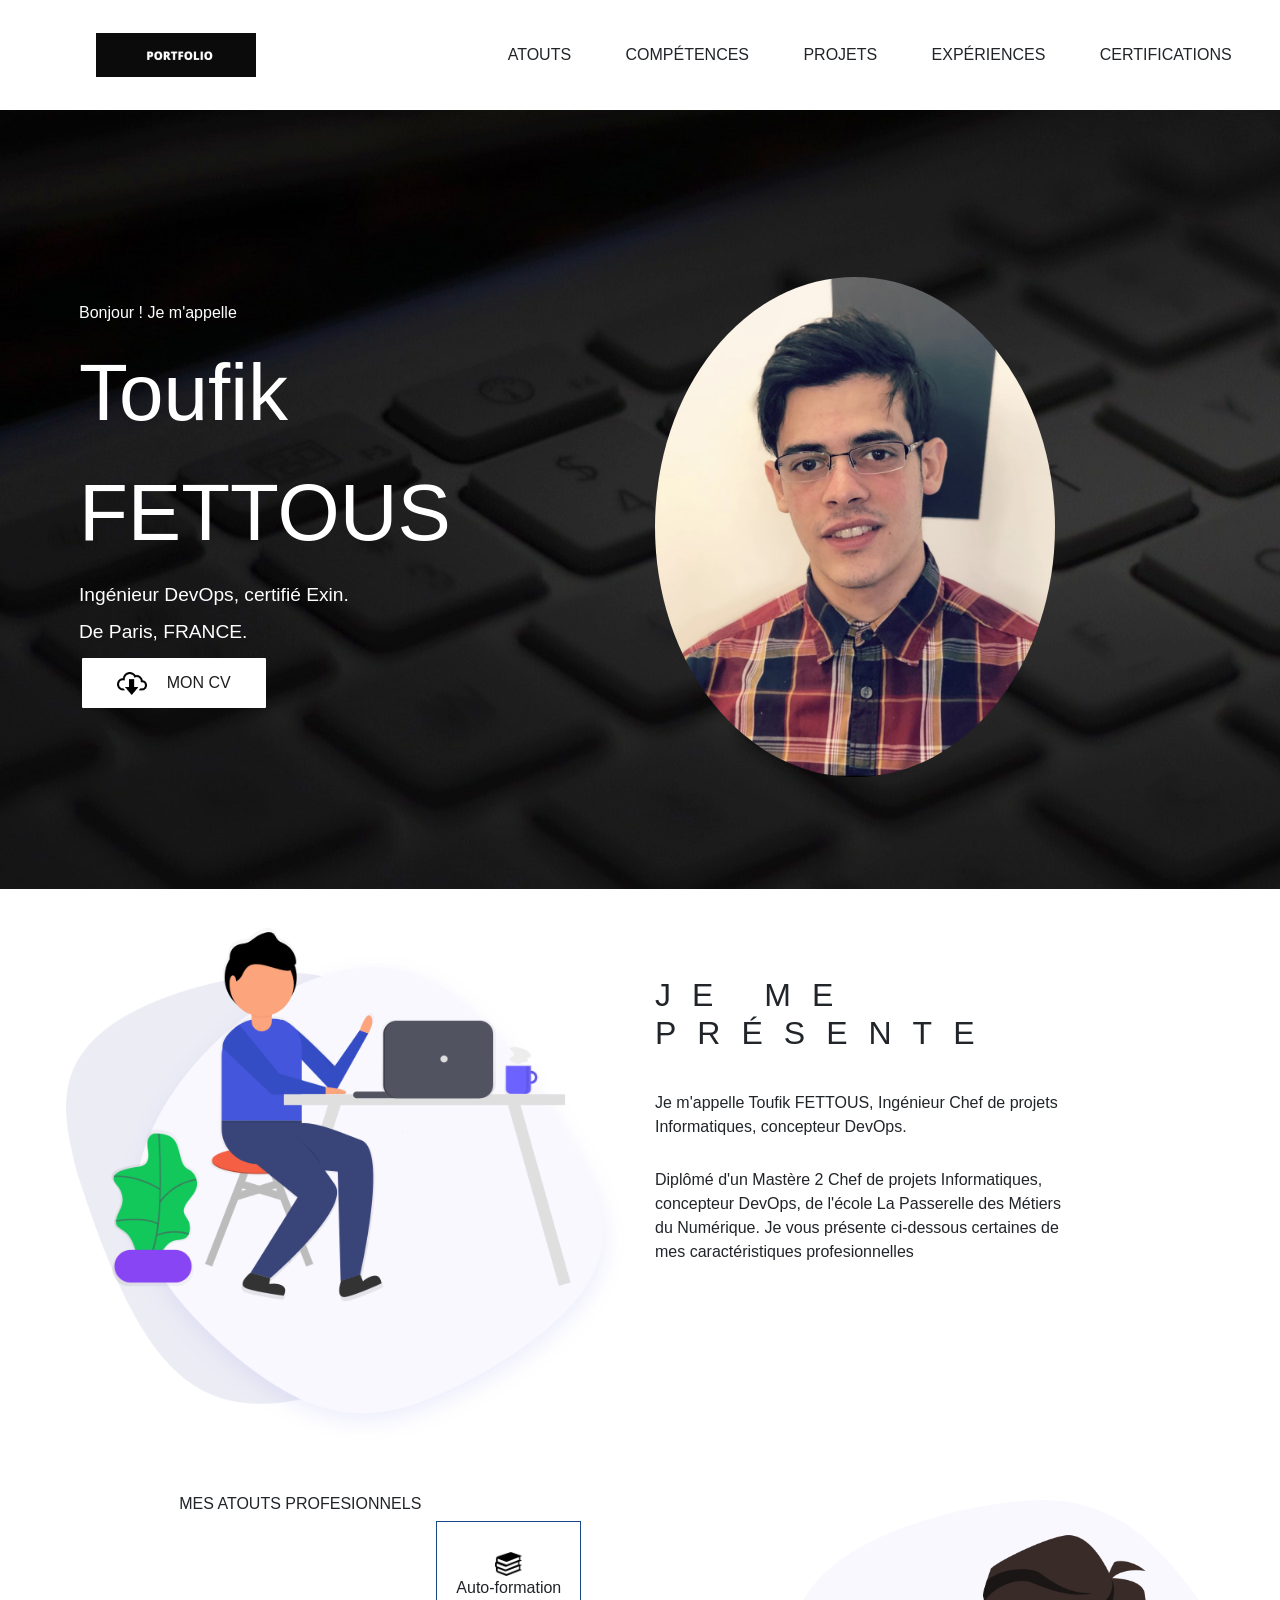
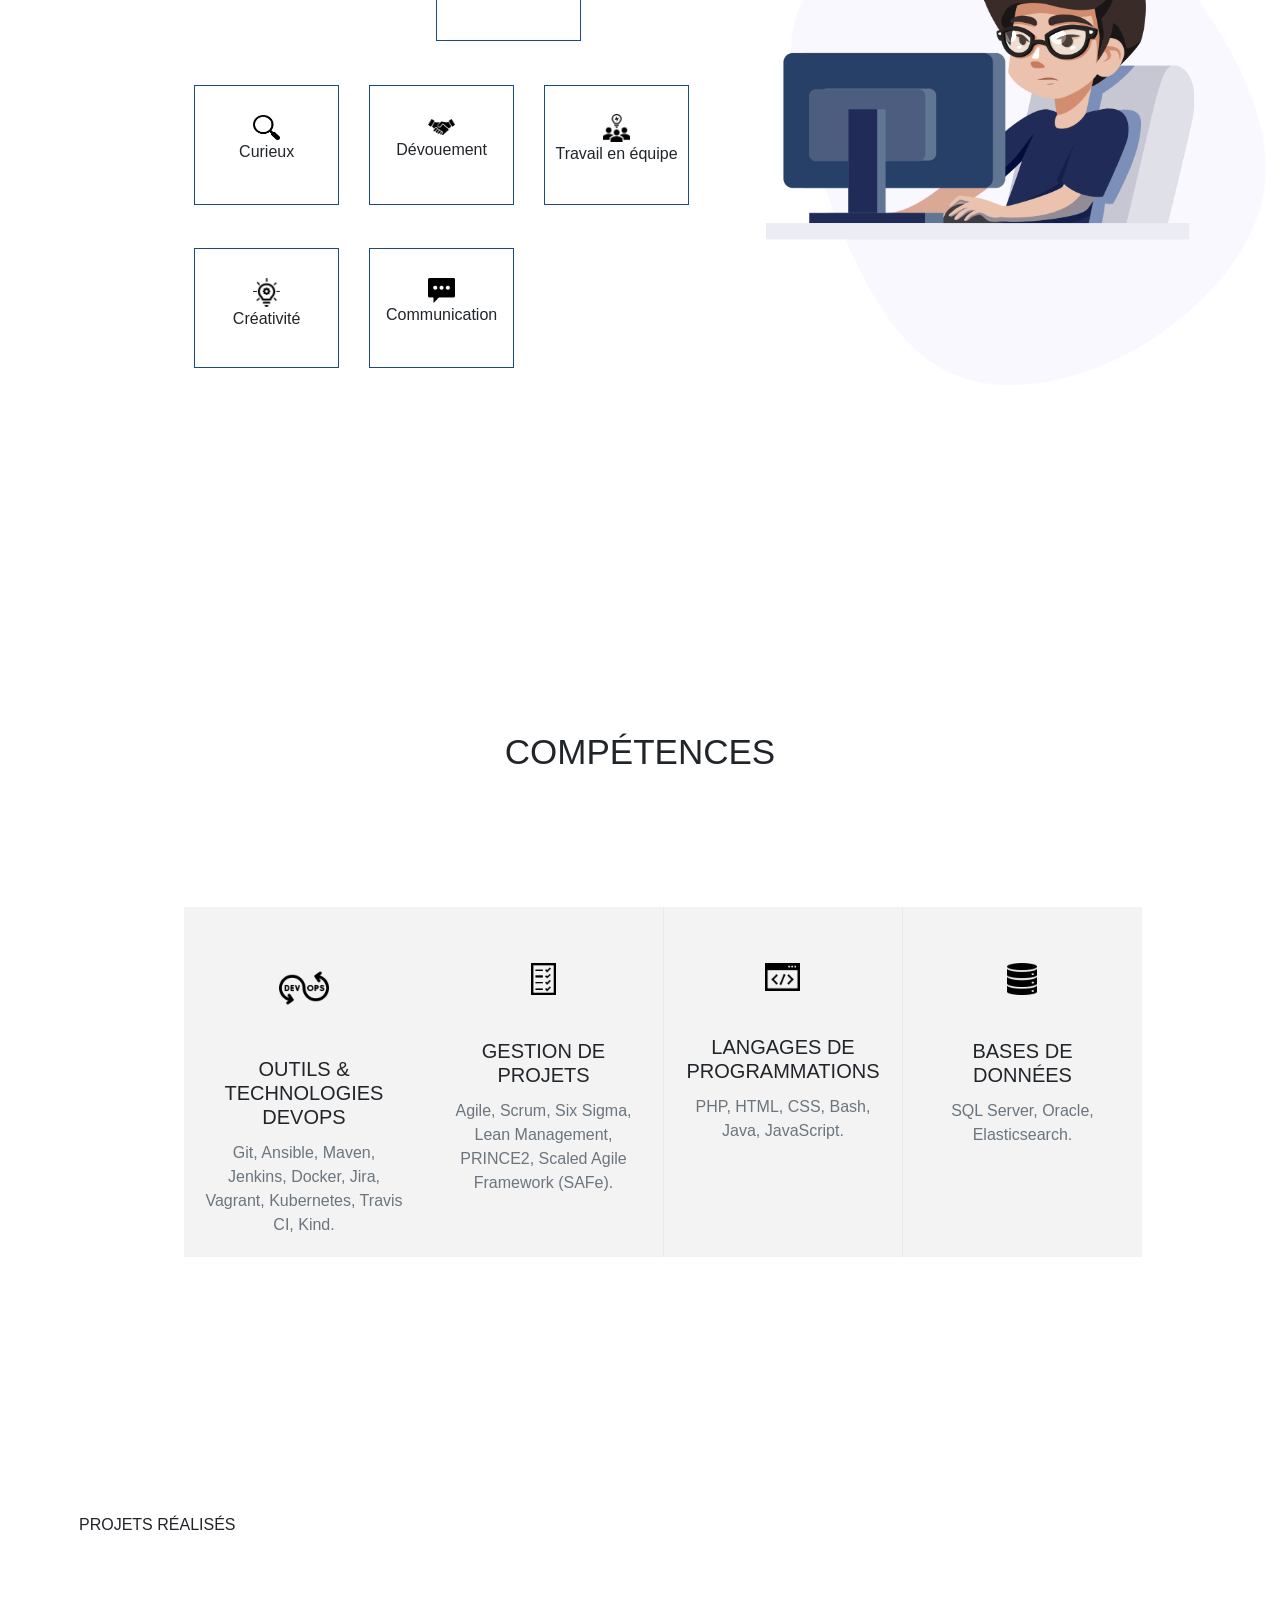
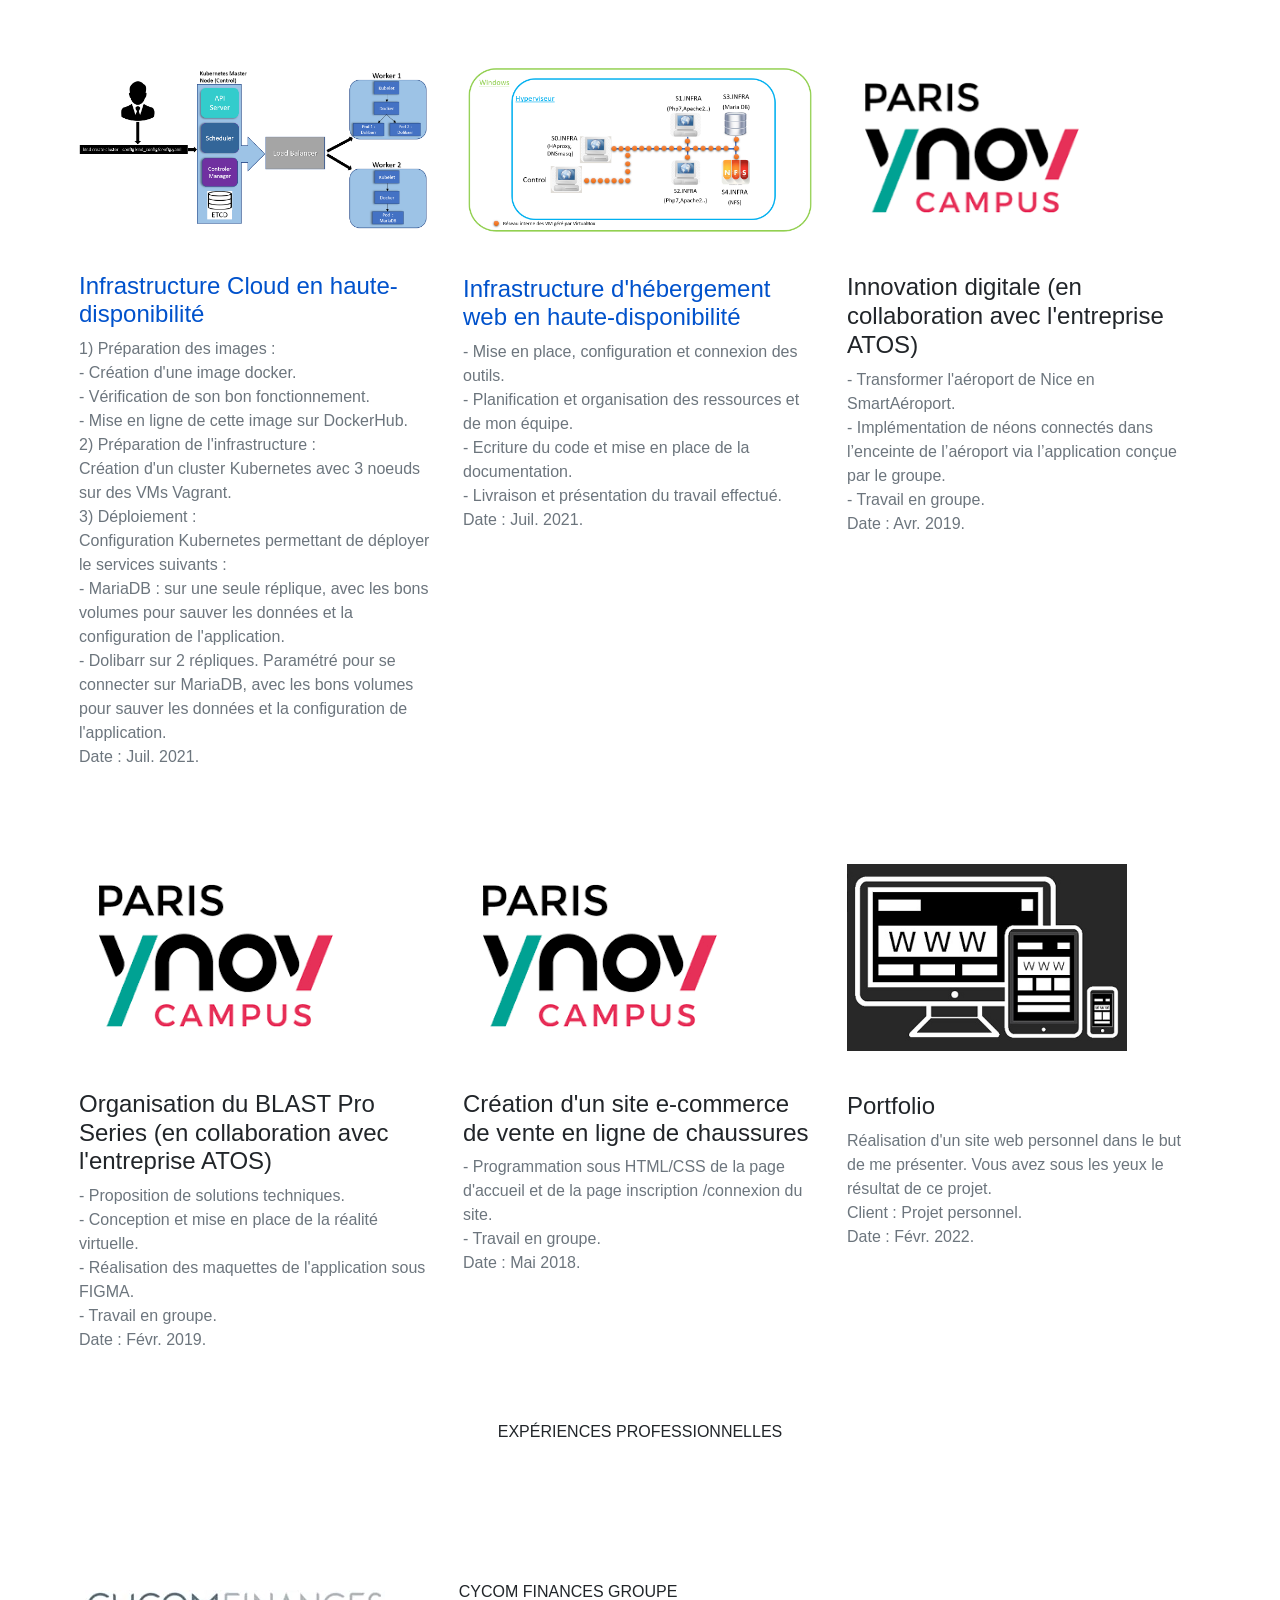
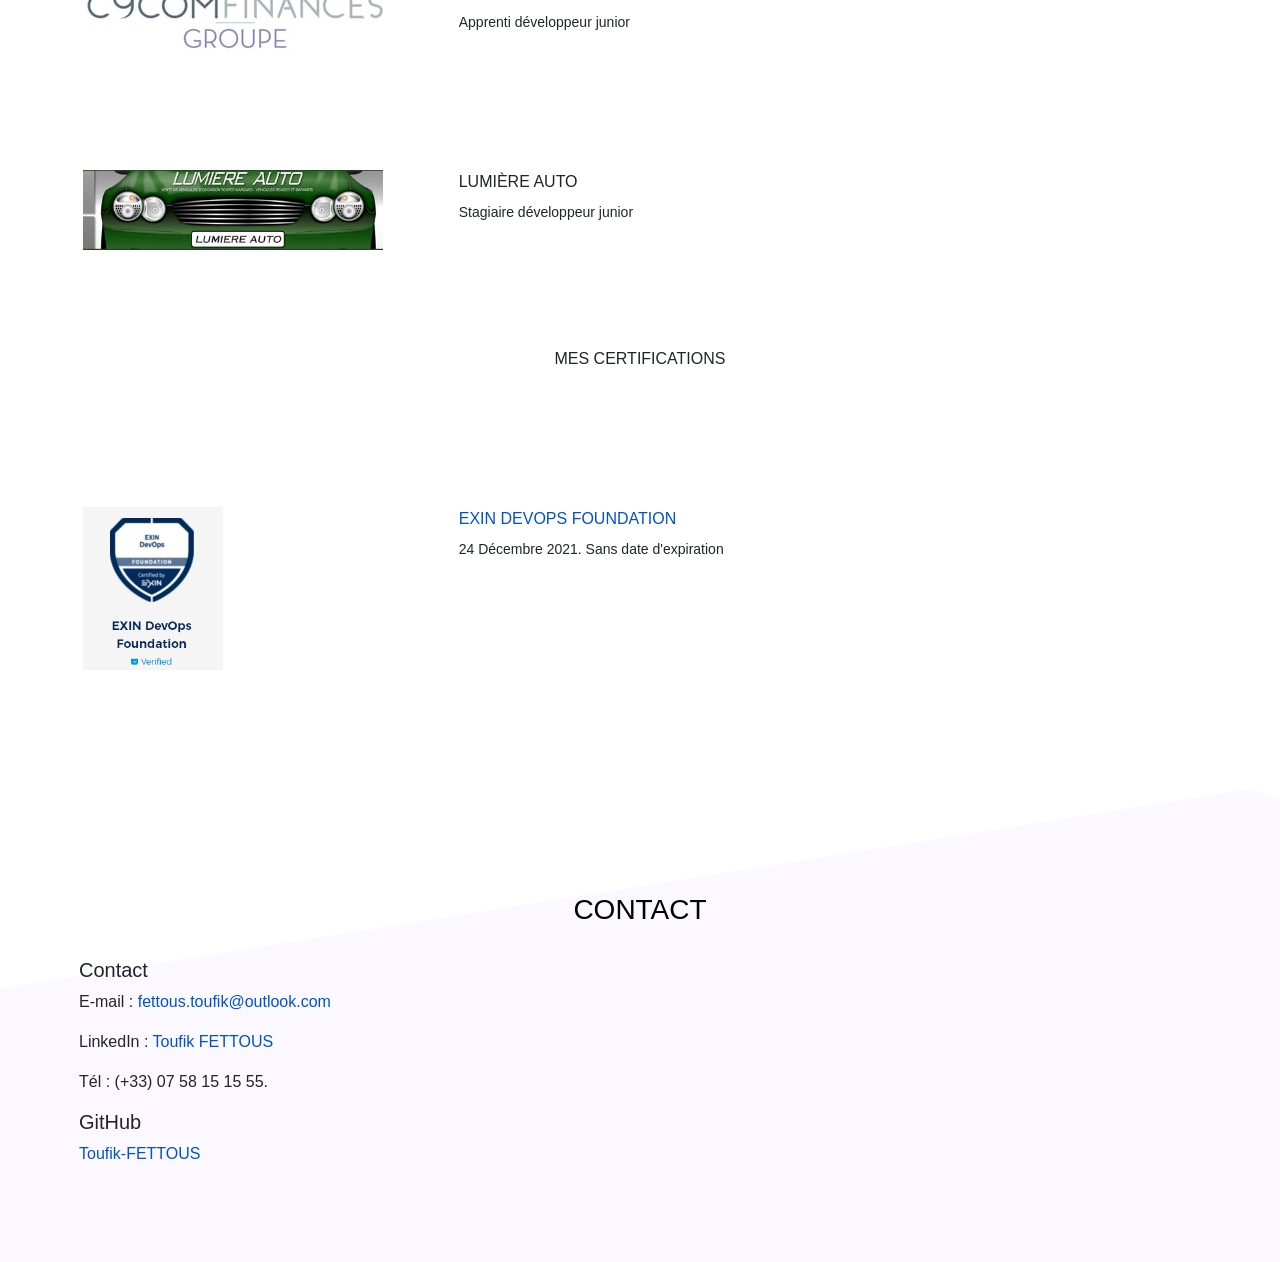
==== Index.html @ 170a0c1f "first commit" ====
<!DOCTYPE html>
<html lang="fr">

<head>
    <meta charset="UTF-8">
    <meta name="viewport" content="width=device-width, initial-scale=1.0">
    <meta http-equiv="X-UA-Compatible" content="ie=edge">
    <title>Toufik-FETTOUS Portfolio</title>


    <!--  Bootstrap css file  -->
    <link rel="stylesheet" href="./css/bootstrap.min.css">

    <!--  font awesome icons  -->
    <link rel="stylesheet" href="./css/all.min.css">


    <!--  Magnific Popup css file  -->
   <link rel="stylesheet" href="./vendor/Magnific-Popup/dist/magnific-popup.css"> 


    <!--  Owl-carousel css file  -->
    <link rel="stylesheet" href="./vendor/owl-carousel/css/owl.carousel.min.css">
    <link rel="stylesheet" href="./vendor/owl-carousel/css/owl.theme.default.min.css">

    <!--  custom css file  -->
    <link rel="stylesheet" href="./css/style.css">

    <!--  Responsive css file  -->
    <link rel="stylesheet" href="./css/responsive.css">
    <link rel="icon" type="images/png" sizes="16x16" width="500" height="500" href="img/banner/Logoinitial.jpeg">

</head>

<body>


    <!--  ======================= Start Header Area ============================== -->

    <header class="header_area">
        <div class="main-menu">
            <nav class="navbar navbar-expand-lg navbar-light">
                <a class="navbar-brand" href="#"><img src="./img/banner/portfoliologohaut.png" width="160" alt="logo"></a>
                <button class="navbar-toggler" type="button" data-toggle="collapse" data-target="#navbarNav"
                    aria-controls="navbarNav" aria-expanded="false" aria-label="Toggle navigation">
                    <span class="navbar-toggler-icon"></span>
                </button>
                <div class="collapse navbar-collapse" id="navbarNav">
                    <div class="mr-auto"></div>
                    <ul class="navbar-nav">
                        <li class="nav-item active">
                            <a class="nav-link" href="#">Présentation<span class="sr-only">(current)</span></a>
                        </li>
                        <li class="nav-item">
                            <a class="nav-link" href="#atouts">Atouts</a>
                        </li>
                       <!-- <li class="nav-item"> 
                            <a class="nav-link" href="#">Moi</a>
                        </li> -->
                        <li class="nav-item">
                            <a class="nav-link" href="#competence">Compétences</a>
                        </li>
                        <li class="nav-item">
                            <a class="nav-link" href="#projet">Projets</a>
                        </li>
                        <li class="nav-item">
                            <a class="nav-link" href="#experience">Expériences</a>
                        </li>
                      <!--  <li class="nav-item">
                            <a class="nav-link" href="#">Formation</a>
                        </li> -->
                        <li class="nav-item">
                            <a class="nav-link" href="#certif">Certifications</a>
                        </li>
                        <li class="nav-item">
                            <a class="nav-link" href="#contact">contact</a>
                        </li>


                    </ul>
                </div>
            </nav>
        </div>
    </header>

    <!--  ======================= End Header Area ============================== -->

    <!--  ======================= Start Main Area ================================ -->
    <main class="site-main">


        <!--  ======================= Start Banner Area =======================  -->
        <section class="site-banner">
            <div class="container">
                <div class="row">
                    <div class="col-lg-6 col-md-12 site-title">
                        <h3 class="title-text">Bonjour ! Je m'appelle</h3>
                        <h1 class="title-text">Toufik FETTOUS</h1>
                        <h4 class="title-text">Ingénieur DevOps, certifié Exin.</h4>
                        <h4 class="title-text">De Paris, FRANCE.</h4>
                        <div class="boutons">
                           <div class="LienCV">
                            <!--    <button type="button" class="btn button primary-button mr-4 text-uppercase">hire 
                                    me</button> -->
                                    	
                                    
                                    <span type="button" class="btn button secondary-button text-uppercase"><img src="img/banner/CV.png" width="30" style="margin-right: 15px;"><a style="text-decoration:none; color: rgb(31, 31, 31);" href="img/banner/CV.pdf" target="_blank"> Mon CV</a></span>   
                            <!--    <button type="button" class="btn button secondary-button text-uppercase"><img src="img/banner/CV.png" width="20" style="margin-right: 15px;"><a style="text-decoration:none; color: white;" href="img/banner/CV.pdf" target="_blank"></a>Mon cv</button>-->
                            </div>
                        </div>
                    </div>
                    <div class="col-lg-6 col-md-12 banner-image">
                        <img src="./img/banner/profilepro.jpeg" alt="banner-img" class="img-fluid">
                    </div>
                </div>
            </div>
        </section>
        <!--  ======================= End Banner Area =======================  -->

        <!--  ========================= About Area ==========================  -->

        <section class="about-area">
            <div class="container-fluid">
                <div class="row">
                    <div class="col-lg-6 col-md-12">
                        <div class="about-image">
                            <img src="./img/about-us.png" alt="About us" class="img-fluid">
                        </div>
                    </div>
                    <div class="col-lg-6 col-md-12 about-title">
                        <h2 class="text-uppercase pt-5">
                            <span>Je me</span>
                            <span>présente</span>
                            <span></span>
                        </h2>
                        <div class="paragraph py-4 w-75">
                            <p class="para">
                                Je m'appelle Toufik FETTOUS, Ingénieur Chef de projets Informatiques, concepteur DevOps.
                            </p>
                            <p class="para" id="atouts">
                                Diplômé d'un Mastère 2 Chef de projets Informatiques, concepteur DevOps, de l'école La Passerelle des Métiers du Numérique. Je vous présente ci-dessous certaines de mes caractéristiques profesionnelles
                            </p>
                        </div>
                       <!-- <button type="button" class="btn button primary-button text-uppercase">Mon CV</button> -->
                    </div>
                </div>
            </div>
        </section>

        <!--  ========================= End About Area ==========================  -->

        <!--  ======================== Brand Area ==============================  -->

        <section class="brand-area">
            <div class="container-fluid">
                <div class="row">
                    <div class="col-xl-6 col-lg-12 col-md-12">
                        <div class="first-row row">
                            <h1 class="text-uppercase title-text">Mes atouts profesionnels</h1>
<!--                            <p class="text-uppercase title-text">
                                Mes caractéristiques profesionnelles
                            </p>-->

                            <div class="col-lg-4 col-md-6 col-sm-6">
                                <div class="single-brand"> 
                                    <img src="./img/brands/autoformation.png" width="0" alt="Brand-1 "> 
                                    <p>Auto-formation</p>
                                </div>
                            </div>
                            <div class="col-lg-4 col-md-6 col-sm-6">
                                <div class="single-brand">  
                                  <img src="./img/brands/curieux.png" alt="Brand-2 ">
                                  <p>Curieux</p>
                                </div>
                            </div>
                            <div class="col-lg-4 col-md-6 col-sm-6">
                                <div class="single-brand">
                                  <img src="./img/brands/devouement.jpeg" alt="Brand-3 "> 
                                  <p>Dévouement</p>
                                </div>
                            </div>
                            <div class="col-lg-4 col-md-6 col-sm-6">
                                <div class="single-brand">
                                    
                                   <img src="./img/brands/equipe.png" alt="Brand-4"> 
                                   <p>Travail en équipe</p>
                                </div>
                            </div>
                            <div class="col-lg-4 col-md-6 col-sm-6">
                                <div class="single-brand">    
                                    <img src="./img/brands/Créativité.png" alt="Brand-5 ">
                                    <p>Créativité</p>
                                </div>
                            </div>
                            <div class="col-lg-4 col-md-6 col-sm-6">
                                <div class="single-brand">   
                                    <img src="./img/brands/communication.png" alt="Brand-6"> 
                                    <p>Communication</p>
                                </div>
                            </div>
  <!--                          <div class="col-lg-4 col-md-6 col-sm-6">
                                <div class="single-brand">
                                    <img src="./img/brands/autonome.png" alt="Brand-7 ">
                                    <p>Autonome</p>
                                </div>
                            </div>
                            <div class="col-lg-4 col-md-6 col-sm-6">
                                <div class="single-brand">
                                    <img src="./img/brands/reactif.png" alt="Brand-8 ">
                                    <p>Réactif</p>
                                </div>
                            </div>
                            <div class="col-lg-4 col-md-6 col-sm-6">
                                <div class="single-brand">
                                    <img src="./img/brands/proactif.PNG" alt="Brand-9">
                                    <p>Proactif</p>
                                </div>
                            </div>-->
                        </div>
                    </div>
                    <div class="col-xl-6 col-lg-12 col-md-12">
                        <div class="experience-area">
                            <div class="d-flex flex-row years-area">
                                <h2 class="p-3 years"></h2>
                                    <div class="col-lg-6 col-md-12">
                                        <div class="about-image">
                                            <img src="img/banner/banner-image.png" alt="About us">
                                        </div>
                                    </div>    
                            </div>
                       <!--     <div class="d-flex flex-row flex-wrap call-area">
                                <span><i class="fas fa-phone-alt fa-3x px-3"></i></span>
                                <div class="call-now">
                                    <a href="#" class="text-uppercase h4 font-roboto">Pour me contacter :</a>
                                    <span class="font-roboto py-2">(+33) 758-15-15-55</span> 
                                </div>
                            </div> -->
                            <div class="bg-panel"></div>
                        </div>
                    </div>
                </div> 
            </div>
        </section>

        <!--  ======================== End Brand Area ==============================  -->

        <!--  ====================== Start Services Area =============================  -->

        <section class="services-area" id="competence">
            <div class="container">
                <div class="row">
                    <div class="col-lg-12 text-center services-title">
                        <h1 class="text-uppercase title-text">Compétences</h1>
                        <p class="para">
                          
                        </p>
                    </div>
                </div>
                <div class="container services-list">
                    <div class="row">
                        <div class="col-lg-3 col-md-6 col-sm-12">
                            <div class="services">
                                <div class="sevices-img text-center py-4">
                                    <img src="./img/services/devops2.png" alt="Services-1" width="50">
                                </div>
                                <div class="card-body text-center">
                                    <h5 class="card-title text-uppercase font-roboto">Outils & technologies DevOps</h5>
                                    <p class="card-text text-secondary">
                                        Git, Ansible, Maven, Jenkins, Docker, Jira, Vagrant, Kubernetes, Travis CI, Kind.
                                    </p>
                                </div>
                            </div>
                        </div>
                        <div class="col-lg-3 col-md-6 col-sm-12">
                            <div class="services">
                                <div class="sevices-img text-center py-4">
                                    <img src="./img/services/gestion-de-projet.png" alt="Services-2" width="25">
                                </div>
                                <div class="card-body text-center">
                                    <h5 class="card-title text-uppercase font-roboto">Gestion de projets</h5>
                                    <p class="card-text text-secondary">
                                        Agile, Scrum, Six Sigma, Lean Management, PRINCE2, Scaled Agile Framework (SAFe).
                                    </p>
                                </div>
                            </div>
                        </div>
                        <div class="col-lg-3 col-md-6 col-sm-12">
                            <div class="services">
                                <div class="sevices-img text-center py-4">
                                    <img src="./img/services/langageprog.png" alt="Services-3" width="35">
                                </div>
                                <div class="card-body text-center">
                                    <h5 class="card-title text-uppercase font-roboto">Langages de programmations</h5>
                                    <p class="card-text text-secondary">
                                        PHP, HTML, CSS, Bash, Java, JavaScript.
                                    </p>
                                </div>
                            </div>
                        </div>
                        <div class="col-lg-3 col-md-6 col-sm-12">
                            <div class="services">
                                <div class="sevices-img text-center py-4">
                                    <img src="./img/services/basededonné.png" alt="Services-4" width="30">
                                </div>
                                <div class="card-body text-center">
                                    <h5 class="card-title text-uppercase font-roboto">Bases de données</h5>
                                    <p class="card-text text-secondary">
                                        SQL Server, Oracle, Elasticsearch.
                                    </p>
                                </div>
                            </div>
                        </div>
                    </div>
                </div>
            </div>
        </section>

        <!--  ====================== End Services Area =============================  -->

        <!--  ======================= Project Area =============================  -->

        <section class="project-area" id="projet">
            <div class="container">
                <div class="project-title pb-5">
                    <h1 class="text-uppercase title-h1">Projets réalisés</h1>
                <!--    <h1 class="text-uppercase title-h1">Quality Work</h1> -->
                </div>

                <!--<div class="button-group">
                    <button type="button" class="active" id="btn1" data-filter="*">All</button>
                    <button type="button" data-filter=".popular">Popular</button>
                    <button type="button" data-filter=".latest">Latest</button>
                    <button type="button" data-filter=".following">Following</button>
                    <button type="button" data-filter=".upcoming">Upcoming</button>
                </div>
-->
                <div class="row grid">
                    <div class="col-lg-4 col-md-6 col-sm-12 element-item latest">
                        <div class="our-project">
                            <div class="img">
                                <a class="test-popup-link" href="./img/portfolio/cloud.PNG">
                                    <img src="./img/portfolio/cloud.PNG" alt="portfolio-1" class="img-fluid">
                                </a>
                            </div>
                            <div class="title py-4">
                                <h4 class=""><a href="https://github.com/Toufikkk/Cluster-Kubernetes-avec-3-noeuds.git" style="color: #0052cc;" target="_blank;">Infrastructure Cloud en haute-disponibilité</a></h4>
                                <span class="text-secondary">
                                    1) Préparation des images : <br>
                                    - Création d'une image docker.<br>
                                    - Vérification de son bon fonctionnement.<br>
                                    - Mise en ligne de cette image sur DockerHub. <br>
                                    
                                    2) Préparation de l'infrastructure :<br>
                                    Création d'un cluster Kubernetes avec 3 noeuds sur des VMs Vagrant.<br>
                                    
                                    3) Déploiement : <br>
                                    Configuration Kubernetes permettant de déployer le services suivants : <br>
                                    
                                    - MariaDB : sur une seule réplique, avec les bons volumes pour sauver les données et la configuration de l'application.<br>
                                    - Dolibarr sur 2 répliques. Paramétré pour se connecter sur MariaDB, avec les bons volumes pour sauver les données et la configuration de l'application.<br>
                                    Date : Juil. 2021.
                                </span>
                            </div>
                        </div>
                    </div>
                    <div class="col-lg-4 col-md-6 col-sm-12 element-item popular">
                        <div class="our-project">
                            <div class="img">
                                <a class="test-popup-link" href="./img/portfolio/infra.PNG">
                                    <img src="./img/portfolio/infra.PNG" alt="portfolio-2" class="img-fluid">
                                </a>
                            </div>
                            <div class="title py-4">
                                <h4 class=""><a href="https://github.com/Toufikkk/Projet1_final.git" style="color: #0052cc;" target="_blank;">Infrastructure d'hébergement web en haute-disponibilité</a></h4>
                                <span class="text-secondary">- Mise en place, configuration et connexion des outils.<br>
                                    - Planification et organisation des ressources et de mon équipe.<br>
                                    - Ecriture du code et mise en place de la documentation.<br>
                                    - Livraison et présentation du travail effectué.<br>
                                    Date : Juil. 2021.
                                </span> 
                            </div>
                        </div>
                    </div>
                    <div class="col-lg-4 col-md-6 col-sm-12 element-item popular">
                        <div class="our-project">
                            <div class="img">
                                <a class="test-popup-link" href="./img/portfolio/Nice.png">
                                    <img src="./img/portfolio/Nice.png" alt="portfolio-3" class="img-fluid" width="250">
                                </a>
                            </div>
                            <div class="title py-4">
                                <h4 class="">Innovation digitale (en collaboration avec l'entreprise ATOS)</h4>
                                <span class="text-secondary">
                                    - Transformer l'aéroport de Nice en SmartAéroport.<br>
                                    - Implémentation de néons connectés dans l’enceinte de l’aéroport via l’application conçue par le groupe.<br>
                                    - Travail en groupe. <br>
                                    Date : Avr. 2019.
                                     
                                </span>
                            </div>
                        </div>
                    </div>
                    <div class="col-lg-4 col-md-6 col-sm-12 element-item upcoming">
                        <div class="our-project">
                            <div class="img">
                                <a class="test-popup-link" href="./img/portfolio/Nice.png">
                                    <img src="./img/portfolio/Nice.png" alt="portfolio-4" class="img-fluid">
                                </a>
                            </div>
                            <div class="title py-4">
                                <h4 class="">Organisation du BLAST Pro Series (en collaboration avec l'entreprise ATOS)</h4>
                                <span class="text-secondary" id="experience">
                                    - Proposition de solutions techniques.<br>
                                    - Conception et mise en place de la réalité virtuelle.<br>
                                    - Réalisation des maquettes de l'application sous FIGMA.<br>
                                    - Travail en groupe.<br>
                                    Date : Févr. 2019.
                                </span>
                            </div>
                        </div>
                    </div>
                    <div class="col-lg-4 col-md-6 col-sm-12 element-item upcoming">
                        <div class="our-project">
                            <div class="img">
                                <a class="test-popup-link" href="./img/portfolio/Nice.png">
                                    <img src="./img/portfolio/Nice.png" alt="portfolio-5" class="img-fluid">
                                </a>
                            </div>
                            <div class="title py-4">
                                <h4 class="">Création d'un site e-commerce de vente en ligne de chaussures</h4>
                                <span class="text-secondary"> 
                                    - Programmation sous HTML/CSS de la page d'accueil et de la page inscription /connexion du site.<br>
                                    - Travail en groupe.<br>
                                     Date : Mai 2018.
                                </span>
                            </div>
                        </div>
                    </div>
                    <div class="col-lg-4 col-md-6 col-sm-12 element-item following">
                        <div class="our-project">
                            <div class="img">
                                <a class="test-popup-link" href="./img/portfolio/site-web.jpg">
                                    <img src="./img/portfolio/site-web.jpg" alt="portfolio-6" class="img-fluid" width="280">
                                </a>
                            </div>
                            <div class="title py-4">
                                <h4 class="">Portfolio</h4>
                                <span class="text-secondary">
                                    Réalisation d'un site web personnel dans le but de me présenter. Vous avez sous les yeux le résultat de ce projet.<br>
                                    Client : Projet personnel.<br>
                                    Date : Févr. 2022.
                                </span>
                            </div>
                        </div>
                    </div>
<!--                  <div class="col-lg-4 col-md-6 col-sm-12 element-item following">
                        <div class="our-project">
                            <div class="img">
                                <a class="test-popup-link" href="./img/portfolio/p7.jpg">
                                    <img src="./img/portfolio/p7.jpg" alt="portfolio-7" class="img-fluid">
                                </a>
                            </div>
                            <div class="title py-4">
                                <h4 class="text-uppercase">Green Heaven</h4>
                                <span class="text-secondary">Following, Portfolio</span>
                            </div>
                        </div>
                    </div>
                    <div class="col-lg-4 col-md-6 col-sm-12 element-item following">
                        <div class="our-project">
                            <div class="img">
                                <a class="test-popup-link" href="./img/portfolio/p8.jpg">
                                    <img src="./img/portfolio/p8.jpg" alt="portfolio-8" class="img-fluid">
                                </a>
                            </div>
                            <div class="title py-4">
                                <h4 class="text-uppercase">Fly Male</h4>
                                <span class="text-secondary">Following, Portfolio</span>
                            </div>
                        </div>
                    </div>
                    <div class="col-lg-4 col-md-6 col-sm-12 element-item upcoming">
                        <div class="our-project">
                            <div class="img">
                                <a class="test-popup-link" href="./img/portfolio/p9.jpg">
                                    <img src="./img/portfolio/p9.jpg" alt="portfolio-9" class="img-fluid">
                                </a>
                            </div>                           
                            <div class="title py-4">
                                <h4 class="text-uppercase">Camera Lens</h4>
                                <span class="text-secondary">Upcoming, Portfolio</span>
                            </div>
                        </div>
                    </div>
 -->                    
                </div>
            </div>
        </section>

        <!--  ======================= End Project Area =============================  -->

        <!--  ======================== About Me Area ==============================  -->

        <section class="about-area">
            <div class="container">
                <div class="row text-center">
                    <div class="col-12">
                        <div class="about-title">
                            <h1 class="text-uppercase title-h1">Expériences professionnelles</h1>
                            <p class="para">
                                
                            </p>
                        </div>
                    </div>
                </div>
            </div>
       
<!--         <div class="container carousel py-lg-5">
                <div class="owl-carousel owl-theme">
                    <div class="client row">
                        <div class="col-lg-4 col-md-12 client-img">
                            <img src="./img/testimonials/t1.jpg" alt="img1" class="img-fluid">
                        </div> -->
                      <!--  <div class="col-lg-8 col-md-12 about-client">
                            <h4 class="text-uppercase">John Martin</h4>
                            <p class="para">Lorem ipsum dolor, sit amet consectetur adipisicing elit. Quidem architecto
                                consequuntur ratione, obcaecati corrupti deserunt.</p> -->
                        </div>
                    </div>
                    <div class="client row">
                        <div class="col-lg-4 col-md-12 client-img">
                            <img src="./img/testimonials/cycom.jpeg" alt="img2" class="img-fluid">
                        </div>
                        <div class="col-lg-8 col-md-12 about-client">
                            <h4 class="text-uppercase">CYCOM FINANCES GROUPE</h4>
                            <p class="para">Apprenti développeur junior</p>
                        </div>
                    </div>
                    <div class="client row">
                        <div class="col-lg-4 col-md-12 client-img">
                            <img src="./img/testimonials/lumiere.jpeg" width="300" alt="img1" class="img-fluid">
                        </div>
                        <div class="col-lg-8 col-md-12 about-client">
                            <h4 class="text-uppercase" id="certif">Lumière Auto</h4>
                            <p class="para">Stagiaire développeur junior</p>
                        </div>
                    </div>
<!--                    <div class="client row">
                        <div class="col-lg-4 col-md-12 client-img">
                            <img src="./img/testimonials/t2.jpg" alt="img2" class="img-fluid">
                        </div>
                        <div class="col-lg-8 col-md-12 about-client">
                            <h4 class="text-uppercase">Mac Hill</h4>
                            <p class="para">Lorem ipsum dolor, sit amet consectetur adipisicing elit. Quidem architecto
                                consequuntur ratione, obcaecati corrupti deserunt.</p>
                        </div>
                    </div>
                    <div class="client row">
                        <div class="col-lg-4 col-md-12 client-img">
                            <img src="./img/testimonials/t1.jpg" alt="img1" class="img-fluid">
                        </div>
                        <div class="col-lg-8 col-md-12 about-client">
                            <h4 class="text-uppercase">John Martin</h4>
                            <p class="para">Lorem ipsum dolor, sit amet consectetur adipisicing elit. Quidem architecto
                                consequuntur ratione, obcaecati corrupti deserunt.</p>
                        </div>
                    </div>
                    <div class="client row">
                        <div class="col-lg-4 col-md-12 client-img">
                            <img src="./img/testimonials/t2.jpg" alt="img2" class="img-fluid">
                        </div>
                        <div class="col-lg-8 col-md-12 about-client">
                            <h4 class="text-uppercase">Mac Hill</h4>
                            <p class="para">Lorem ipsum dolor, sit amet consectetur adipisicing elit. Quidem architecto
                                consequuntur ratione, obcaecati corrupti deserunt.</p>
                        </div>
                    </div> -->
                </div>
            </div>

        </section>

        <section class="about-area" id="experience">
            <div class="container">
                <div class="row text-center">
                    <div class="col-12">
                        <div class="about-title">
                            <h1 class="text-uppercase title-h1">Mes certifications</h1>
                            <p class="para">
                                
                            </p>
                        </div>
                    </div>
                </div>
            </div>

            <div class="client row">
                <div class="col-lg-4 col-md-12 client-img">
                    <img src="./img/testimonials/Certif.PNG" alt="img2" class="img-fluid" width="140">
                </div>
                <div class="col-lg-8 col-md-12 about-client">
                    <h4 class="text-uppercase"><a href="https://www.linkedin.com/posts/toufik-fettous-8a29b1157_devops-share-exin-activity-6881199008174374912-Sfvr" style="color:  #0052cc;" target="_blank;"> EXIN DevOps Foundation</a></h4>
                    <p class="para">24 Décembre 2021. Sans date d'expiration</p>
                </div>
            </div>

        </section>    

        <!--  ======================== End About Me Area ==============================  -->

        <!--  ========================== Subscribe me Area ============================  -->
 <!--       <section class="subscribe-us-area">
            <div class="container subscribe">
                <div class="row">
                    <div class="col-lg-12 text-center subscribe-title">
                        <h4 class="text-uppercase">Get Update From anywhere</h4>
                        <p class="para">Lorem ipsum dolor sit amet consectetur adipisicing elit. Laboriosam,
                            consequuntur.</p>
                    </div>
                </div>
                <div class="d-sm-flex justify-content-center">
                    <form class="w-50">
                        <div class="row d-flex flex-row flex-wrap">
                            <div class="col input-textbox">
                                <input type="text" id="txtemail" class="form-control" placeholder="Email">
                            </div>
                            <div class="col">
                                <div class="btn-submit">
                                    <button type="submit" class="btn btn-success float-right">Subscribe</button>
                                </div>
                            </div>
                        </div>
                    </form>
                </div>
            </div>-->
        </section>
        <!--  ========================== End Subscribe me Area ============================  -->


    </main>
    <!--  ======================= End Main Area ================================ -->

    <footer class="footer-area">
        <div class="container">
         <!--   <div class="colonne"> -->
                <div class="site-logo text-center py-4">
                  <!--   <a href="#"><img src="./img/banner/portfoliologohaut.png" width="200" alt="logo"></a> -->
                  <h3 class="text-uppercase" style="color: rgb(0, 0, 0);">Contact</h3>
                </div>
<!--                <div class="social text-center">
                    <h5 class="text-uppercase">Suivez-moi</h5>
                    <a href="#"><i class="fab fa-facebook"></i></a>
                    <a href="#"><i class="fab fa-instagram"></i></a>
                    <a href="#"><i class="fab fa-youtube"></i></a>
                    <a href="#"><i class="fab fa-twitter"></i></a>
                </div>
                <div class="copyrights text-center">
                    <p class="para">
                        Copyright ©2019 All rights reserved | This template is made with by
                        <a href="#"><span style="color: var(--primary-color);">Daily Tuition</span></a>
                    </p>
                </div> -->

                <div class="Contact" id="contact">
                    <h5>Contact</h5>
                    <p>E-mail :<a href="mailto:fettous.toufik@outlook.com" style="color:  #0052cc;"> fettous.toufik@outlook.com</a></p>	
                    <p>LinkedIn :<a href="https://www.linkedin.com/in/toufik-fettous-8a29b1157/" style="color:  #0052cc;" target="_blank;"> Toufik FETTOUS</a></p>
                    <p>Tél : (+33) 07 58 15 15 55.</p>
                </div>    
                <div class="certif">
                    <h5>GitHub</h5>
					<p><a href="https://github.com/Toufikkk" style="color:  #0052cc;" target="_blank;">Toufik-FETTOUS</a></p>
                </div>

            </div>
        </div>
    </footer>


    <!--  Jquery js file  -->
    <script src="./js/jquery.3.4.1.js"></script>

    <!--  Bootstrap js file  -->
    <script src="./js/bootstrap.min.js"></script>

    <!--  isotope js library  -->
    <script src="./vendor/isotope/isotope.min.js"></script>

    <!--  Magnific popup script file  -->
    <script src="./vendor/Magnific-Popup/dist/jquery.magnific-popup.min.js"></script>

    <!--  Owl-carousel js file  -->
    <script src="./vendor/owl-carousel/js/owl.carousel.min.js"></script>

    <!--  custom js file  -->
    <script src="./js/main.js"></script>


</body>

</html>
---- css/style.css ----
/* import fonts from fonts.css file */ 
@import url(./fonts.css);


/* css variables */ 
@import url(./partials/_variables.css);

/* import global styling */ 
@import url(./partials/_global.css);


/* start navigation */ 

html {
	scroll-behavior: smooth;
}

.header_area .main-menu .navbar .navbar-brand{
    padding: 0 2rem 0 5rem;
    
}

.header_area .main-menu .navbar{
    padding: 1rem 20rem ;
    
    
}

.header_area .main-menu .nav-item .nav-link{
    font: normal 500 15px/2px var(--roboto);
    text-transform: uppercase;
    padding: 1.7rem;
    color: var(--title-color);
    
    
}

.header_area .main-menu .navbar-nav .active a{
    background: var(--gradient-color);
    -webkit-background-clip: text;
    -webkit-text-fill-color: transparent;
    background-clip: text;
    
    
}

.header_area .main-menu .navbar-nav a:hover{
    background: var(--gradient-color);
    -webkit-background-clip: text;
    -webkit-text-fill-color: transparent;
    background-clip: text;
    
}


/* end navigation */ 

/* Banner Area */ 

.site-main .site-banner {
    background: url(../img/banner/bg_03.jpg) no-repeat 0% 50%;
}

.site-main .site-banner .site-title h3{
    padding-top: 35%;
    font-weight: 500;
    color: white;
}

.site-main .site-banner .site-title h2{
    margin-top: -30%;
    padding-top: 35%;
    font-weight: 500;
    color: white;
}

.site-main .site-banner .site-title h3::after{
 
    display: inline-block;
    margin-left: 5%;
    transform: translateY(-10px);
}

.site-main .site-banner .site-title h1{
    font-size: 5rem;
    color: white;
}

.site-main .site-banner .site-title h4{
    font-size: 1.2rem;
    color: white;
}


.site-main .site-banner .banner-image > img{
    padding: 7rem 0;
    width: 25rem;
    margin-top: 10%;
    border-radius: 50%; 
}



/* End Banner Area */ 

/* Start About Area */ 

.site-main .about-area{
    padding: 8rem 5rem;
}

.site-main .about-area .about-title h2 > span{
    display: block;
    font: normal bold 49px/ 60px var(--roboto);
    letter-spacing: 21px;
}

.site-main .about-area .about-title .paragraph > p{
    padding: .4rem 0;
}

/* End About Area */ 


/* Start Brand Area */ 

.site-main .brand-area{
    background-color: rgb(255, 255, 255);
    margin-top: -2%;
    margin-left: 10%;
    padding: 0rem 0rem;
    margin-bottom: 10rem;
}

.site-main .brand-area .first-row .col-lg-4{
    display: flex;
    justify-content: center;
    border-radius: 40%;
}


.site-main .brand-area .first-row .col-lg-4 > .single-brand{
    border: 1px solid rgb(28, 71, 136); 
    text-align: center;
    padding: 1.8rem 0rem;
    margin: .9rem 0;
    width: 420px;
    height: 120px;
    cursor: pointer;
    transition: transform .4s ease;
    margin-top: 20%;
}

.site-main .brand-area .first-row .col-lg-4 > .single-brand > img{
    width: 19%;
}

.site-main .brand-area .first-row .col-lg-4 > .single-brand:hover{
    box-shadow: var(--box-shadow);
    transform: scale(1.1);
}

.site-main .brand-area .first-row .col-lg-4 > .single-brand:hover > img{
    filter: brightness(0.15);
}

.site-main .brand-area .experience-area{
    padding-left: 100%;
    padding: 0%;
    margin-top: -5%;
    width: 1000px;
    
}

.site-main .brand-area .experience-area img {
    width: 500px;
}

.site-main .brand-area .experience-area span{
  /*  display: block; */
}

.site-main .brand-area .experience-area .years-area{
  /*  background: url(../img/client-info-bg.png) no-repeat 125px 20px; */
    padding: 2rem 0;
    width: 40rem;
    height: 18rem;
    padding-left: -8rem;
    position: relative;
}
-->
.site-main .brand-area .experience-area .bg-panel{
    position: relative;
    left: -190px; top: -5%;
    background: #fffbfb10;
    width: 300px;
    height: 200px;
    margin-left: 340px;
    z-index: -1;
}

.site-main .brand-area .experience-area .years-area .years{
    font: normal bold 84px/40px var(--roboto);
    color: var(--primary-color2); 
    z-index: 2;
}

.site-main .brand-area .experience-area .years-area h2 > span{
    font: normal 600 22px/30px var(--roboto);
}

.site-main .brand-area .experience-area .call-area{
    padding-left: 10rem;
}

/* End Brand Area */ 

/* Services Area */ 

.site-main .services-area {
    padding: 7rem 2rem;
        
}

.site-main .services-area .services-title{
    padding: 0 14rem;
    
}

.site-main .services-area .services-title h1{
    font-size: 35px;
    
}

.site-main > .services-area .services {
    background: rgba(202, 201, 201, 0.226);
    padding: 2rem 0;
    width: 15rem;
    height: 350px;
    margin: 5rem .5rem;
    transition: box-shadow .7s ease;
}


.site-main > .services-area .services:hover{
    box-shadow: var(--box-shadow);
}



/* End Services Area */ 


/* Project Area */ 

.site-main .project-area{
    padding: 4rem 0;
    
   
}

.site-main .project-area .container .our-project {
    margin-top: 20%;
    
   
}

.site-main .project-area .button-group button{
    background: transparent;
    border: none;
    font: normal 500 16px/130px var(--roboto);
    text-transform: uppercase;
}

.site-main .project-area .button-group button + button{
    padding-left: 3rem;
}

.site-main .project-area .grid .our-project > .title h4{
   /* font: normal 700 25px/12px var(--roboto);*/
   margin-top: 5%;
   
}

.site-main .project-area .grid .our-project .img a:hover img{
    filter: brightness(1.1) drop-shadow(1px 8px 30px #c2c2c2);
    
}


/* End Project Area */ 


/* About Me */ 

.site-main .about-area .about-title p{
    padding: 1rem 7rem;
   
}

.site-main .about-area .client{
    background: #ffffff10;
    box-shadow: var(--box-shadow);
    margin: 3rem 0rem;
}

.site-main .about-area .client .client-img{
    padding: 2rem;
}

.site-main .about-area .client .about-client{
    padding-top: 2rem;
}

.site-main .about-area .client .about-client h4{
    font: normal 500 21px/ 20px var(--roboto);
}

.site-main .about-area .client .about-client p{
    font-size: 14px;
}

.site-main .about-area .client h1{
    margin-top: 10%;
}

.site-main .about-area .owl-carousel .owl-item{
    display: flex;
    justify-content: center;
    padding: 0 1.5rem;
}

.site-main .about-area .owl-carousel .owl-dots .owl-dot.active span{
    background: var(--primary-color);
    width: 12px;
    height: 12px;
}

.site-main .about-area .container {
    margin-top: -5%;
}

.site-main .about-area .container .client .row {
    margin-top: -55%;
}


/* End About Me */ 

/* Subscribe me */ 

.site-main .subscribe-us-area .subscribe{
    background: url(../img/subscribe-bg.png) no-repeat;
    padding: 10rem 0;
    margin: 3rem auto;
}

.site-main .subscribe-us-area .subscribe .subscribe-title h4{
    font: normal 700 30px/ 30px var(--roboto);
    color: whitesmoke;
}

.site-main .subscribe-us-area .subscribe .subscribe-title p{
    color: whitesmoke;
    padding: 1rem 4rem;
}

.site-main .subscribe-us-area .subscribe form .input-textbox input{
    width: 400px;
    padding: 1.5rem 1rem;
    border: 1px solid whitesmoke;
    background: transparent;
    color: white;
    font: normal 500 17px/20px var(--roboto);
}

.site-main .subscribe-us-area .subscribe form .input-textbox input::placeholder{
    color: whitesmoke;
}

.site-main .subscribe-us-area .subscribe form .btn-submit button{
    background: whitesmoke;
    color: #000;
    padding: .7rem 2rem;
}

/* End subscribe me */ 

/* Footer Area */ 

footer.footer-area{
    padding: 5rem 0;
    background: url(../img/footer-bg.png) no-repeat;
    
    
}
.footer-area .site-logo  {
    border-radius: 40px;
}

footer.footer-area .social h5{
    font: normal 500 23px/ 30px var(--roboto);
    
    
}

footer.footer-area .container .contact {
    display: inline-block;
    display: table-cell;
    
    

}


footer.footer-area .social a > i{
    font-size:22px;
    padding: 2rem;
    color: var(--border-color);
    
}

footer.footer-area .social a:hover > i{
    color: var(--primary-color);
    
}


/* End Footer */
---- css/responsive.css ----
/* if the viewport is equal to 340px or less than that */ 
@media only screen and (max-width: 340px){
    .header_area .main-menu .navbar,
    .header_area .main-menu .navbar .navbar-brand,
    .site-main .subscribe-us-area .subscribe .subscribe-title,
    .site-main .subscribe-us-area .subscribe .subscribe-title p, h4,
    .site-main .services-area,
    .site-main .subscribe-us-area .subscribe
    {
        padding: 2%;
        margin: 0%;
    }

    .site-main .site-banner .site-title h1{
        font-size: 41px;
    }

    .site-main .subscribe-us-area .subscribe form .input-textbox input{
        width: 15rem    !important;
    }

    .site-main > .services-area .services{
        width: 13rem;
    }

}


/* if the viewport is equal to 340px or less than that */ 
@media only screen and (max-width: 792px){
    .site-main .about-area .about-title h2 > span{
        font-size: 31px;
        letter-spacing: 10px;
    }

    .site-main .brand-area .experience-area .years-area{
        padding-left: 1%;
        width: 49%;
    }

    .site-main .brand-area .experience-area .bg-panel{
        margin-left: 30%;
        width: 80%;   
    }

    .site-main .brand-area .experience-area .call-area{
        padding-left: 3%;
    }

    .site-main .project-area .button-group button{
        font: normal 500 18px/40px var(--roboto);
    }

    .site-main .about-area .about-title p{
        padding: 0%;
    }

    .site-main .subscribe-us-area .subscribe form .input-textbox input{
        width: 20rem;
        margin: 5%;
    }
}



/* if the viewport is equal to 1910px or less than that */ 
@media only screen and (max-width: 1910px){
    .header_area .main-menu .navbar{
        padding: 1rem;
    }

    .container{
        max-width: 90%;
    }

    .site-main .brand-area,
    .site-main .services-area .services-title,
    .site-main .about-area{
        padding: 3% 4%;
    }


}
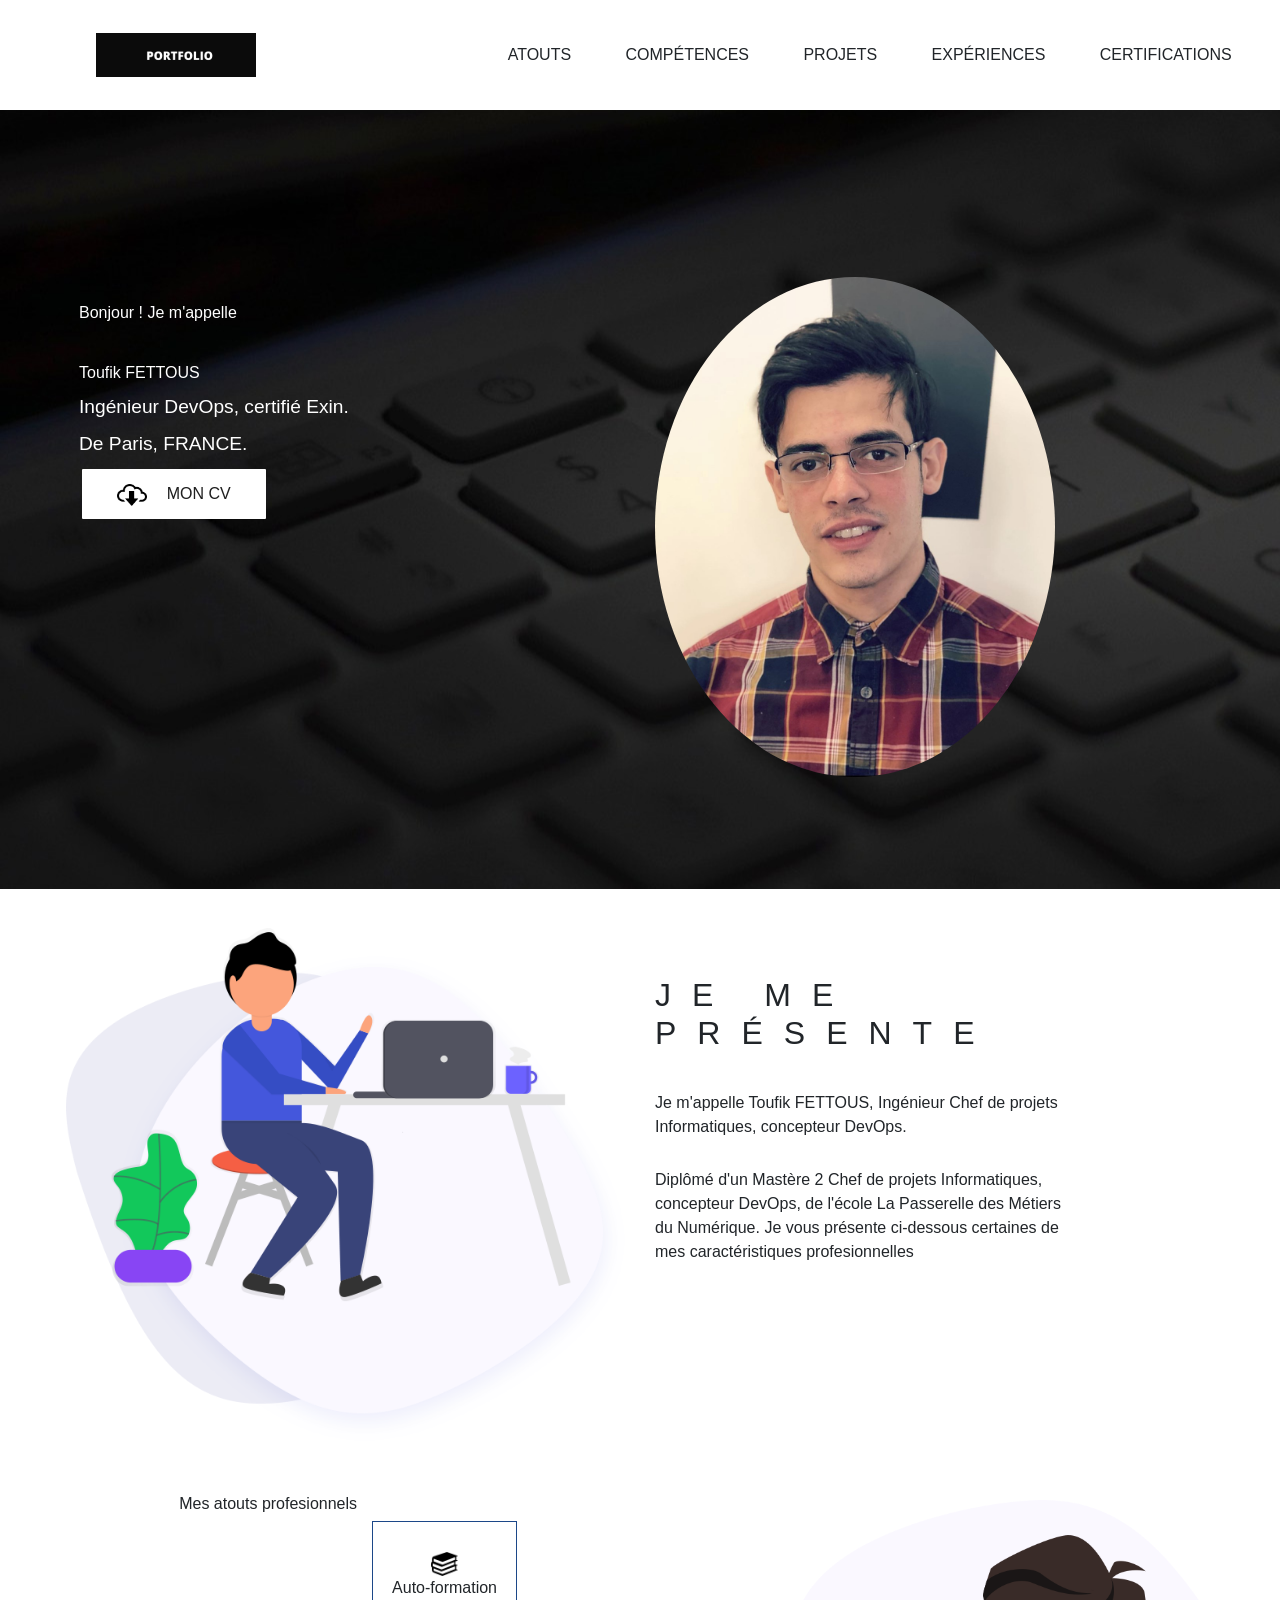
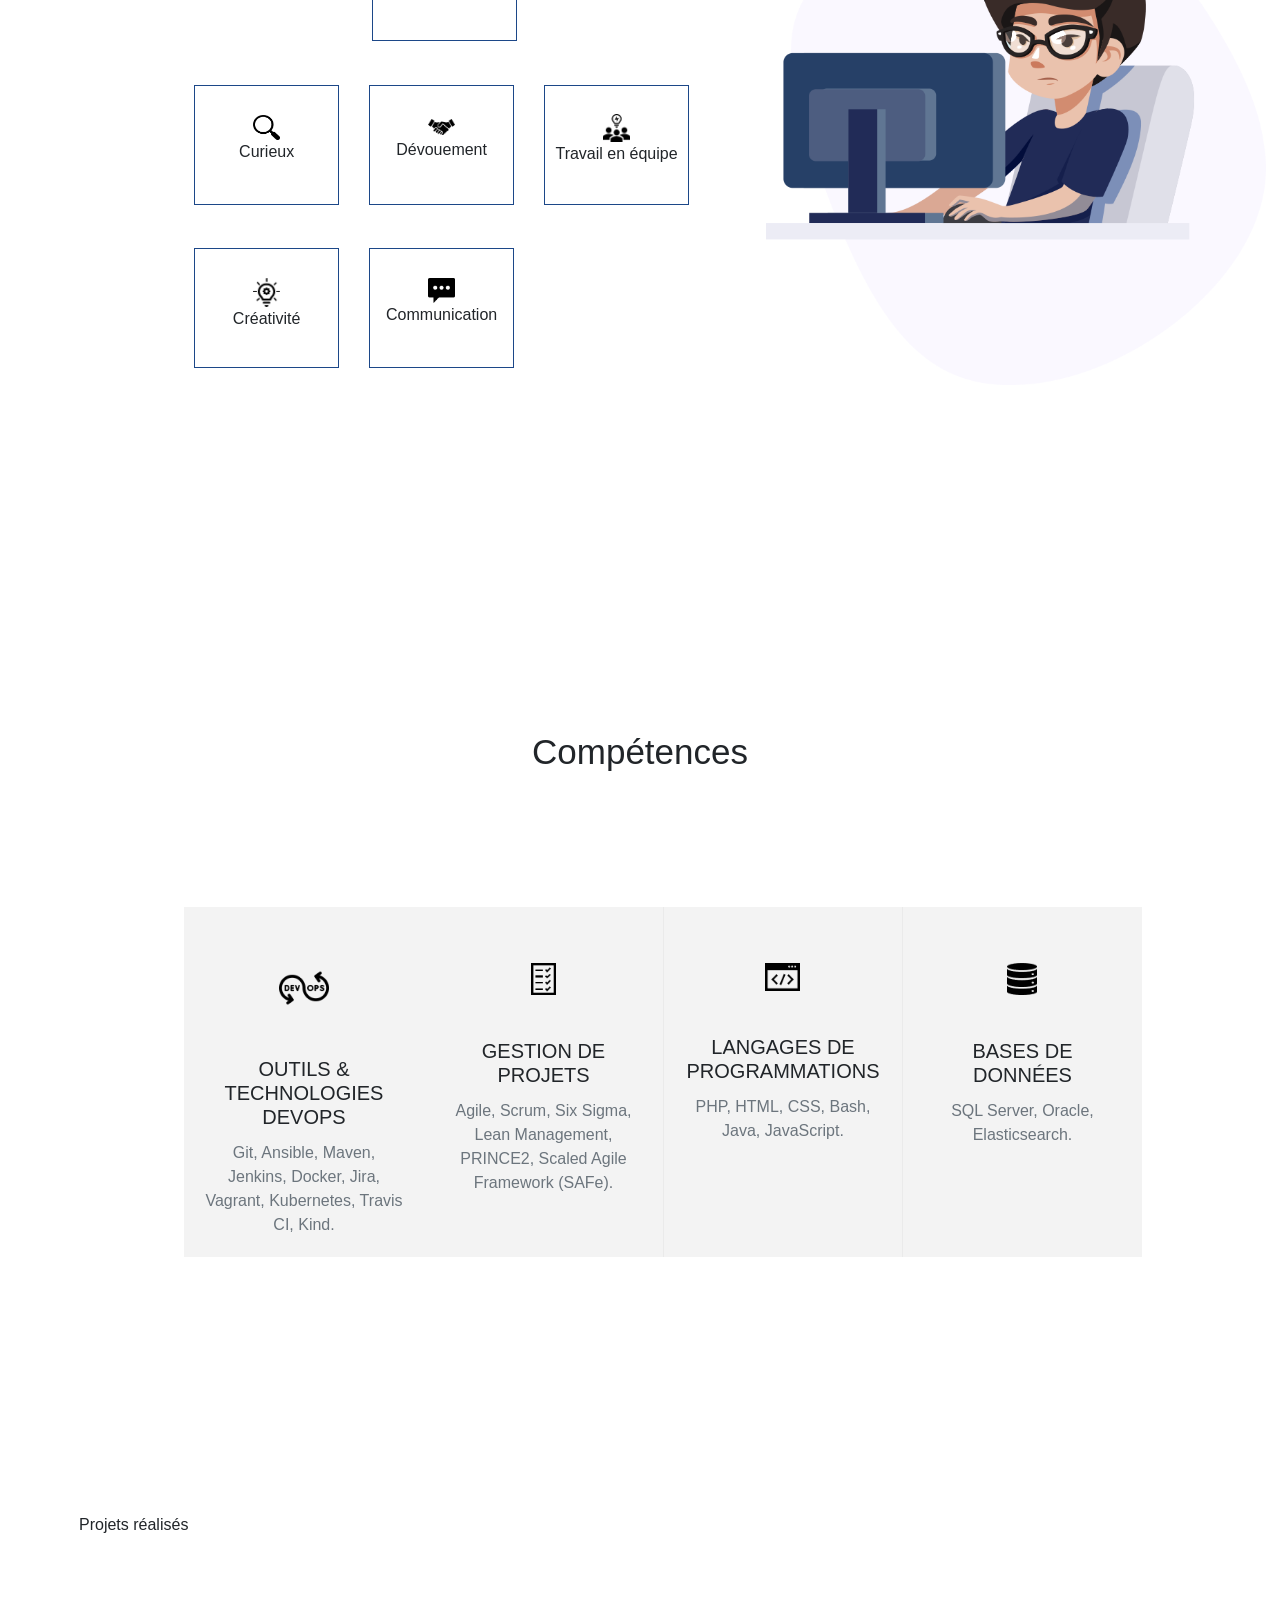
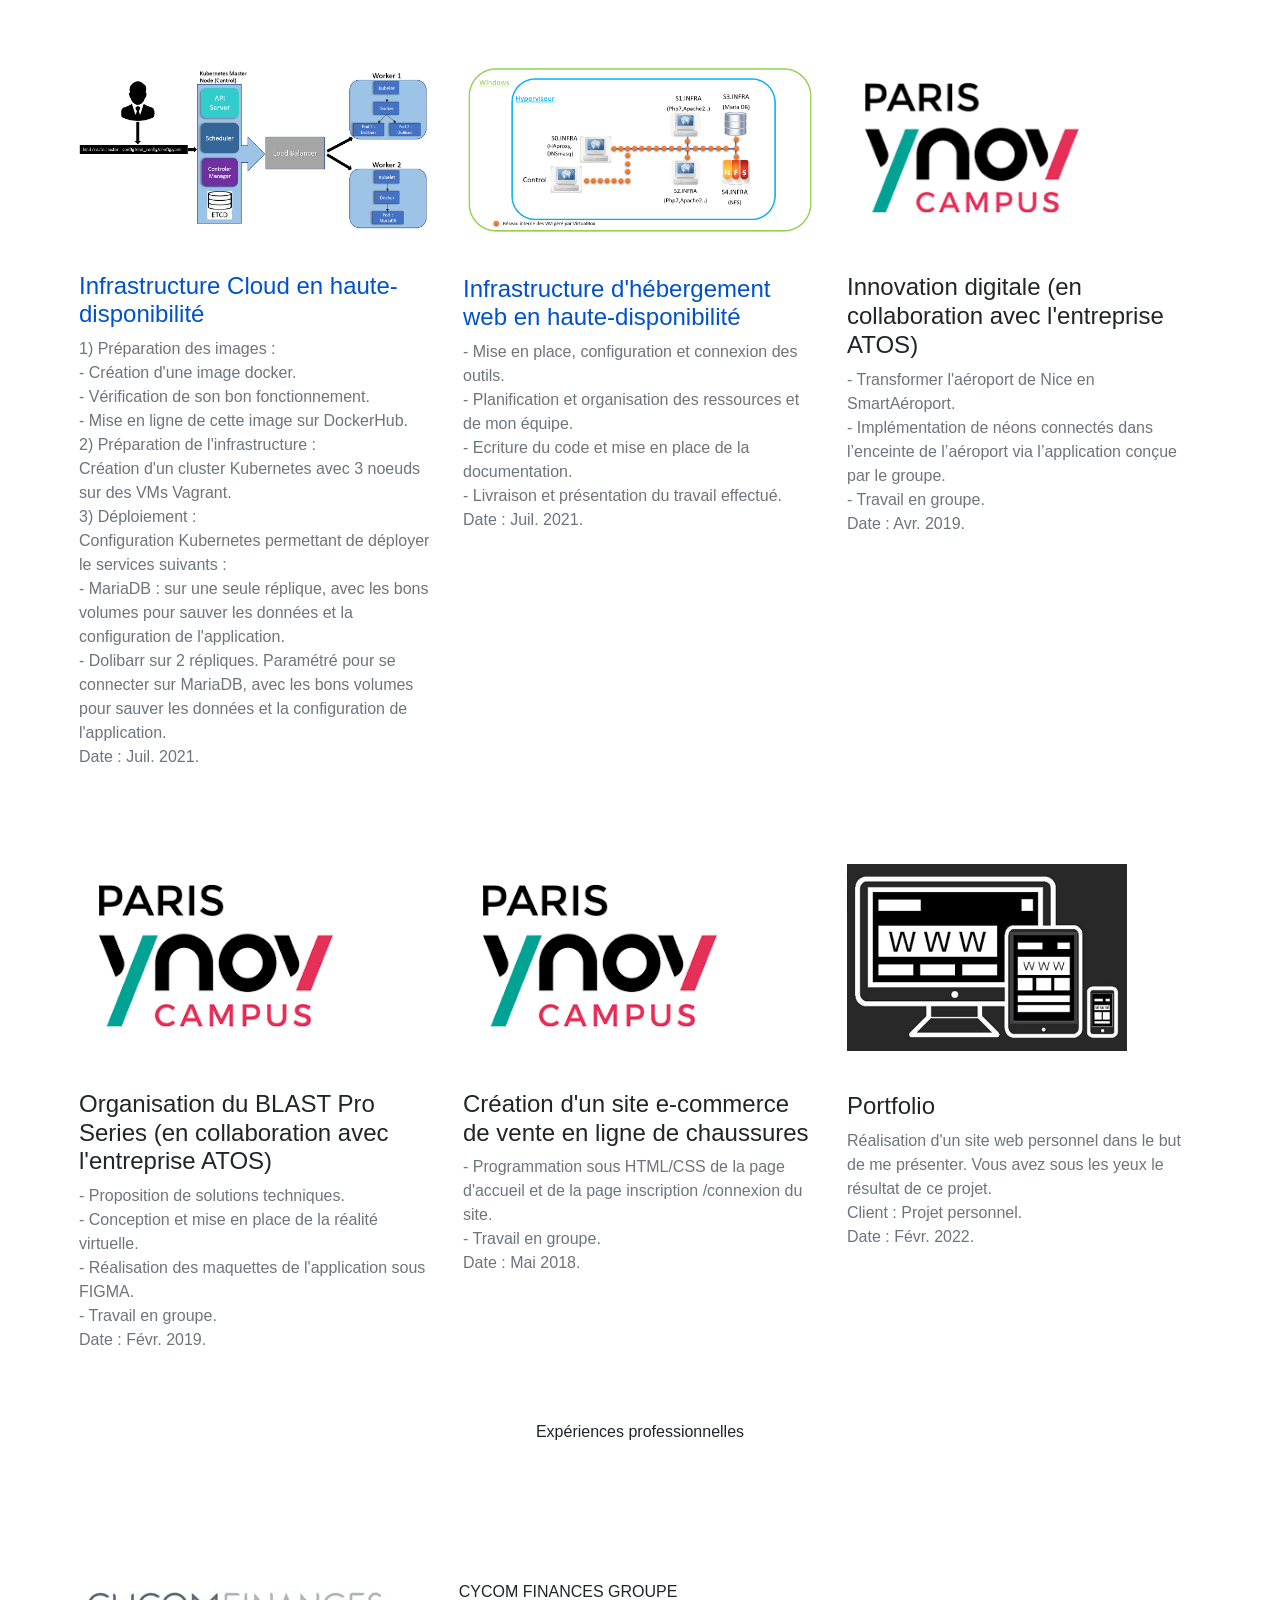
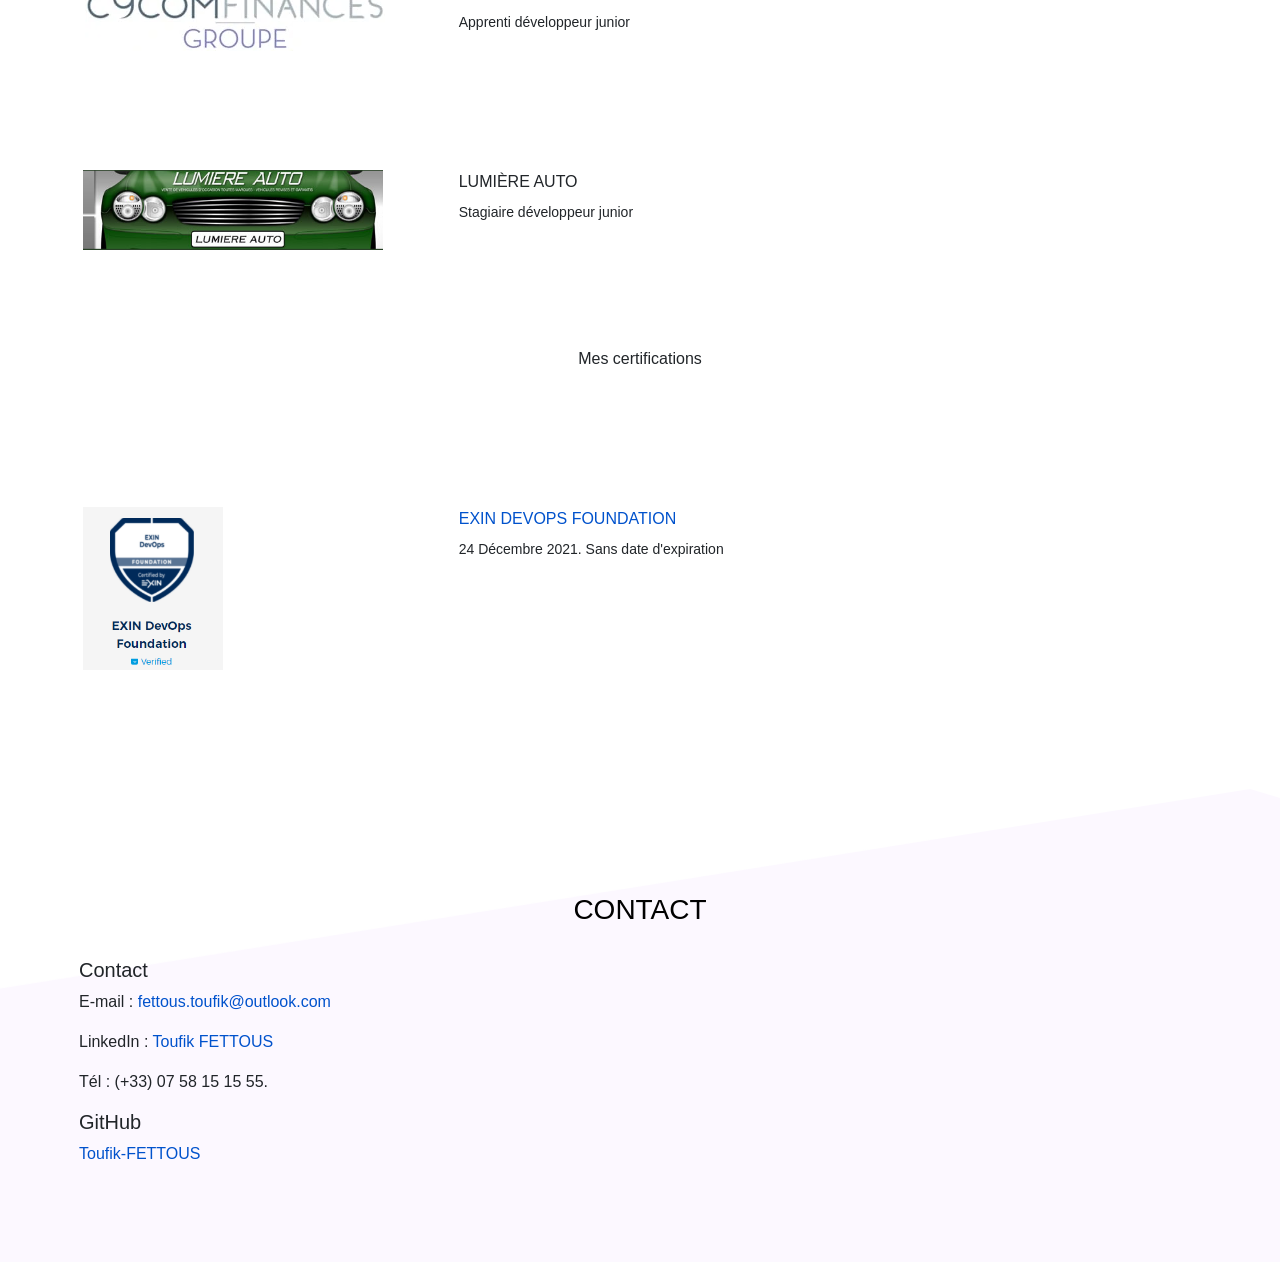
==== commit 02444e71: "first commit" ====
--- a/Index.html
+++ b/Index.html
@@ -95,7 +95,7 @@
                 <div class="row">
                     <div class="col-lg-6 col-md-12 site-title">
                         <h3 class="title-text">Bonjour ! Je m'appelle</h3>
-                        <h1 class="title-text">Toufik FETTOUS</h1>
+                        <h2 class="title-text">Toufik FETTOUS</h2>
                         <h4 class="title-text">Ingénieur DevOps, certifié Exin.</h4>
                         <h4 class="title-text">De Paris, FRANCE.</h4>
                         <div class="boutons">
@@ -156,7 +156,7 @@
                 <div class="row">
                     <div class="col-xl-6 col-lg-12 col-md-12">
                         <div class="first-row row">
-                            <h1 class="text-uppercase title-text">Mes atouts profesionnels</h1>
+                            <h1 class="title-text">Mes atouts profesionnels</h1>
 <!--                            <p class="text-uppercase title-text">
                                 Mes caractéristiques profesionnelles
                             </p>-->
@@ -250,7 +250,7 @@
             <div class="container">
                 <div class="row">
                     <div class="col-lg-12 text-center services-title">
-                        <h1 class="text-uppercase title-text">Compétences</h1>
+                        <h1 class="title-text">Compétences</h1>
                         <p class="para">
                           
                         </p>
@@ -322,7 +322,7 @@
         <section class="project-area" id="projet">
             <div class="container">
                 <div class="project-title pb-5">
-                    <h1 class="text-uppercase title-h1">Projets réalisés</h1>
+                    <h1 class="title-h1">Projets réalisés</h1>
                 <!--    <h1 class="text-uppercase title-h1">Quality Work</h1> -->
                 </div>
 
@@ -506,7 +506,7 @@
                 <div class="row text-center">
                     <div class="col-12">
                         <div class="about-title">
-                            <h1 class="text-uppercase title-h1">Expériences professionnelles</h1>
+                            <h1 class="title-h1">Expériences professionnelles</h1>
                             <p class="para">
                                 
                             </p>
@@ -585,7 +585,7 @@
                 <div class="row text-center">
                     <div class="col-12">
                         <div class="about-title">
-                            <h1 class="text-uppercase title-h1">Mes certifications</h1>
+                            <h1 class="title-h1">Mes certifications</h1>
                             <p class="para">
                                 
                             </p>
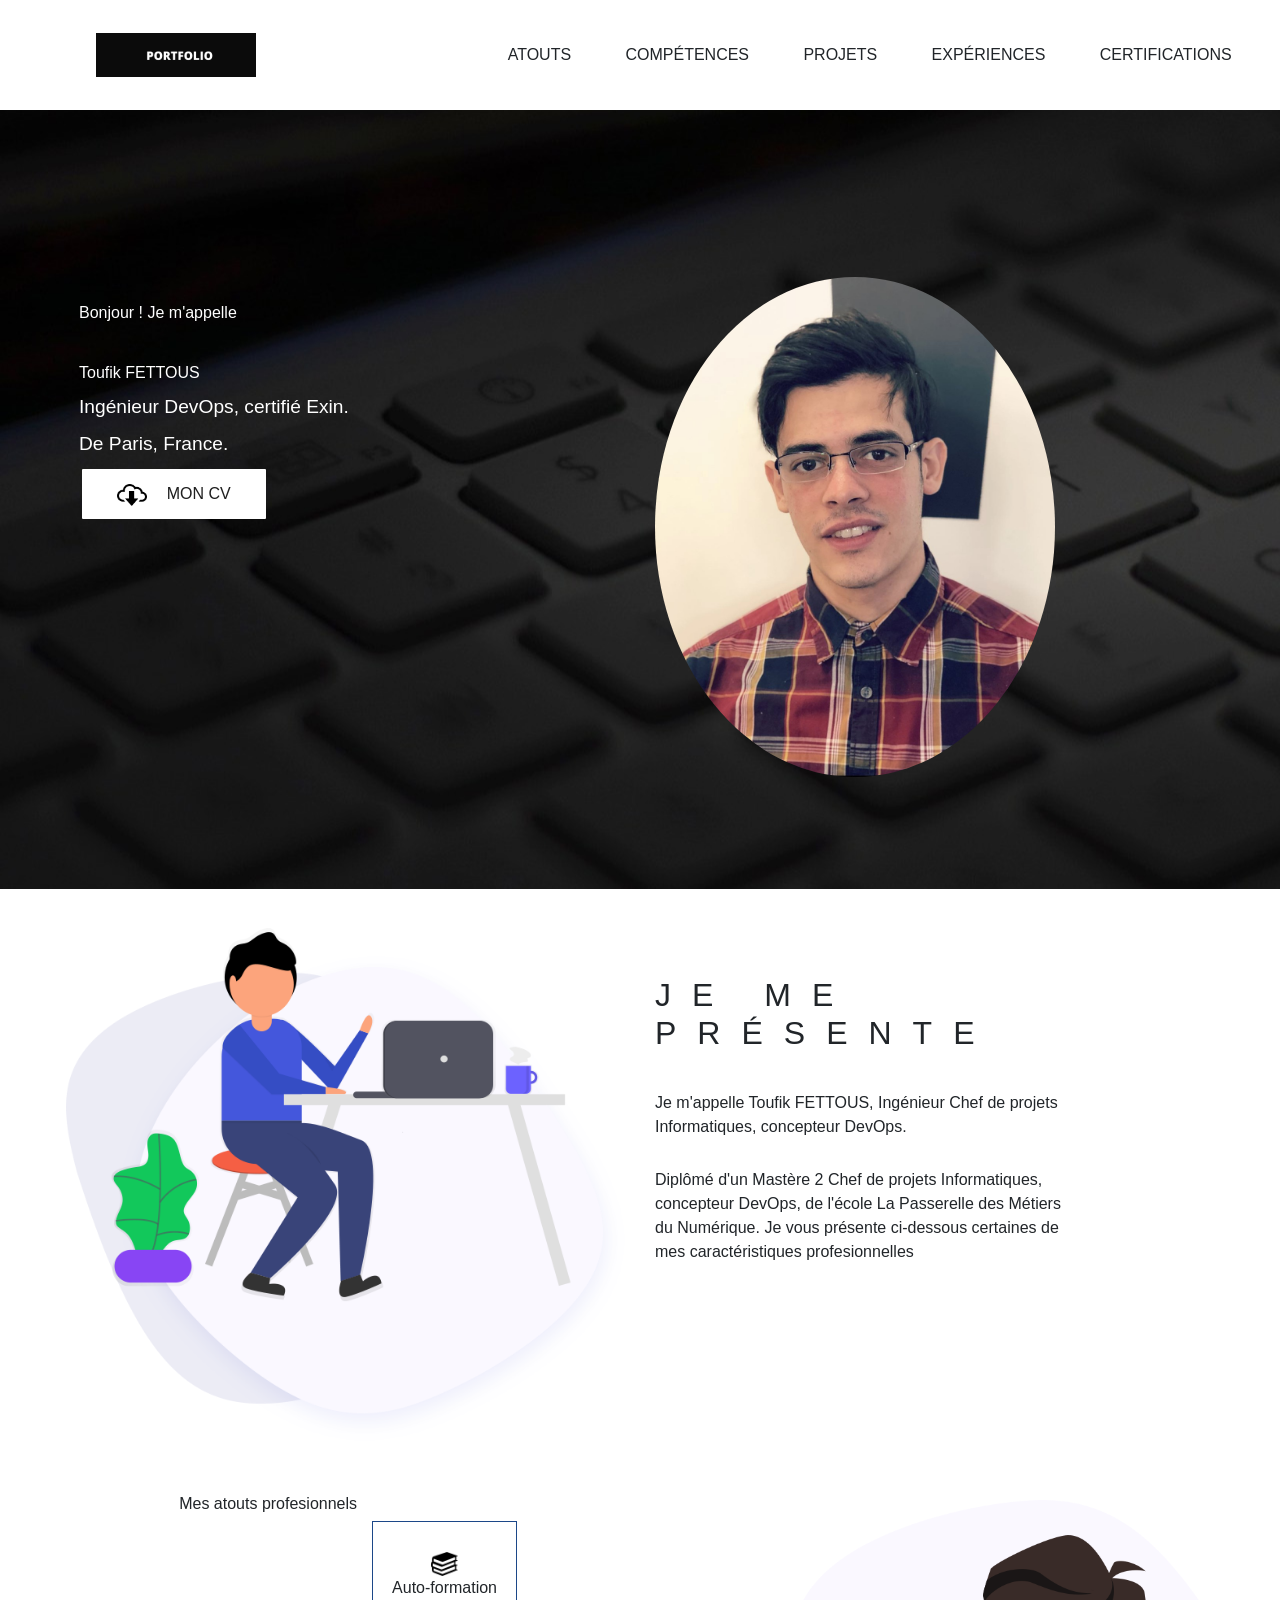
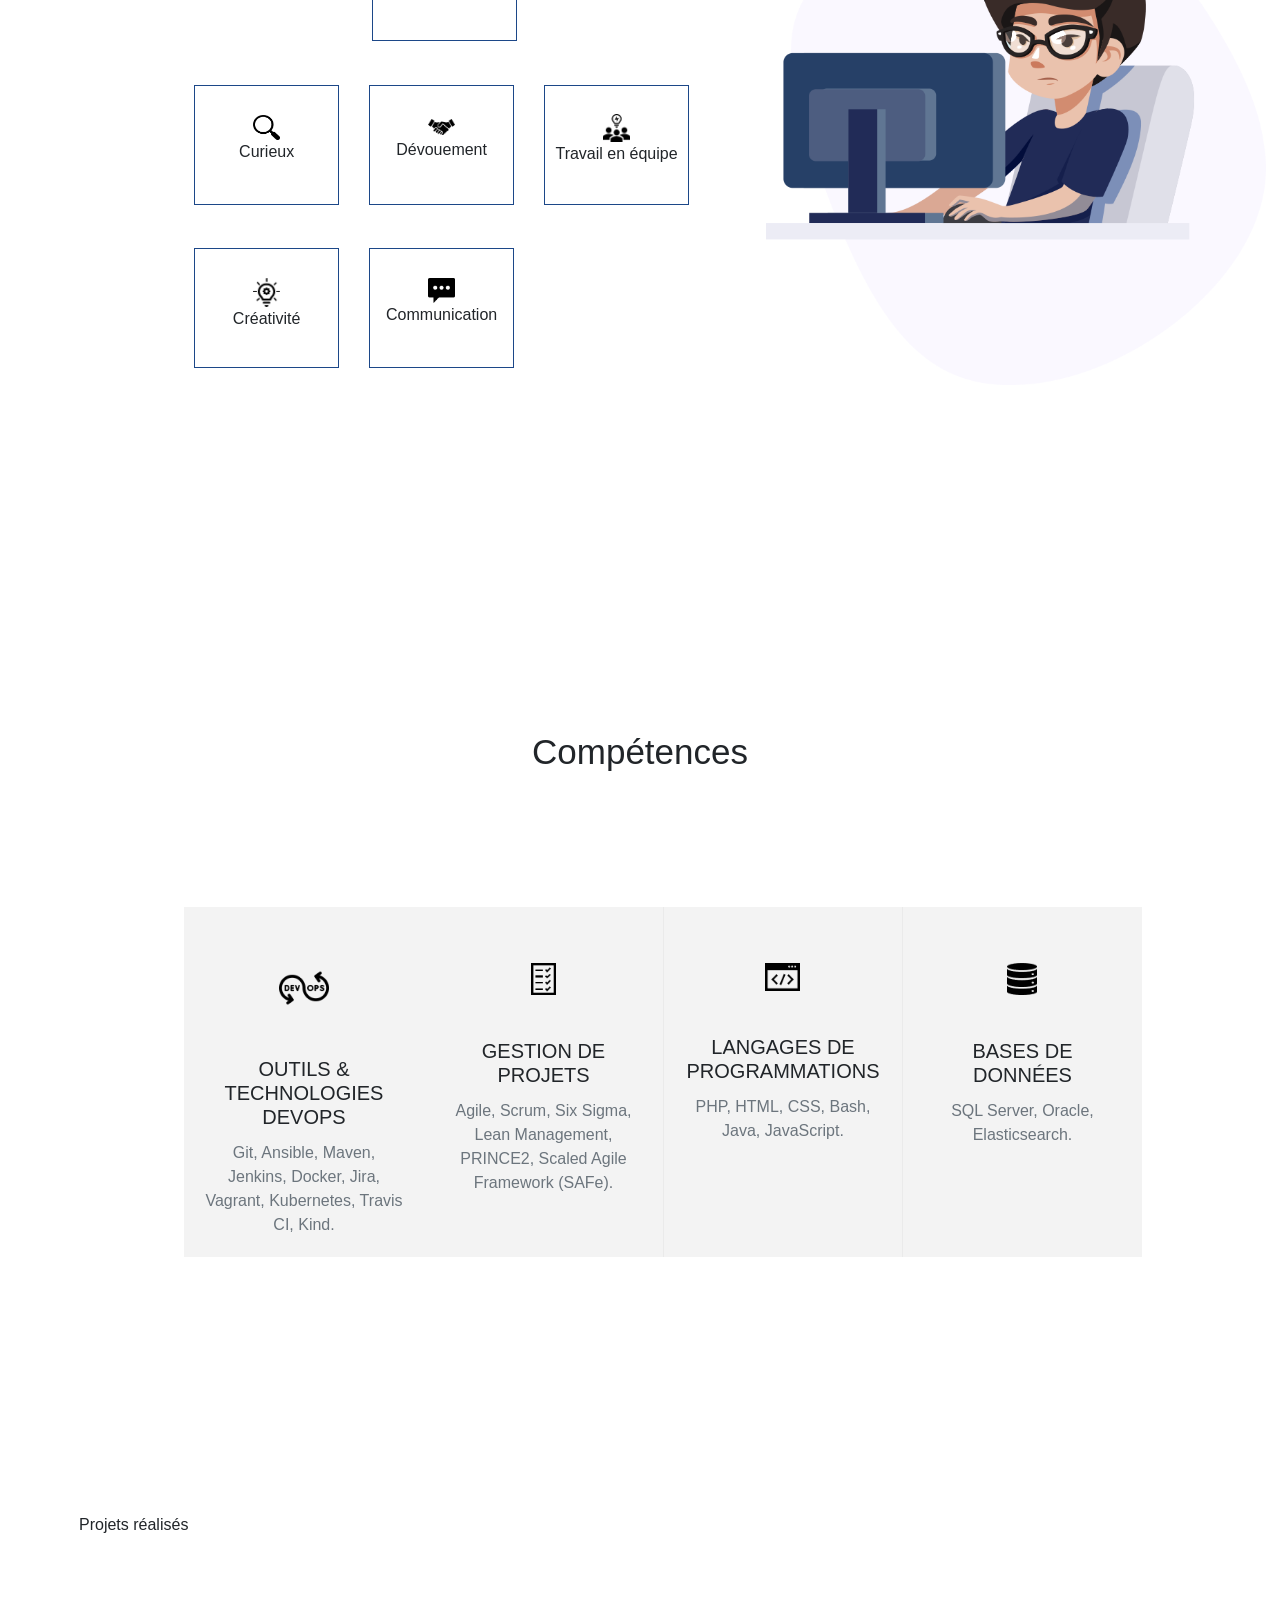
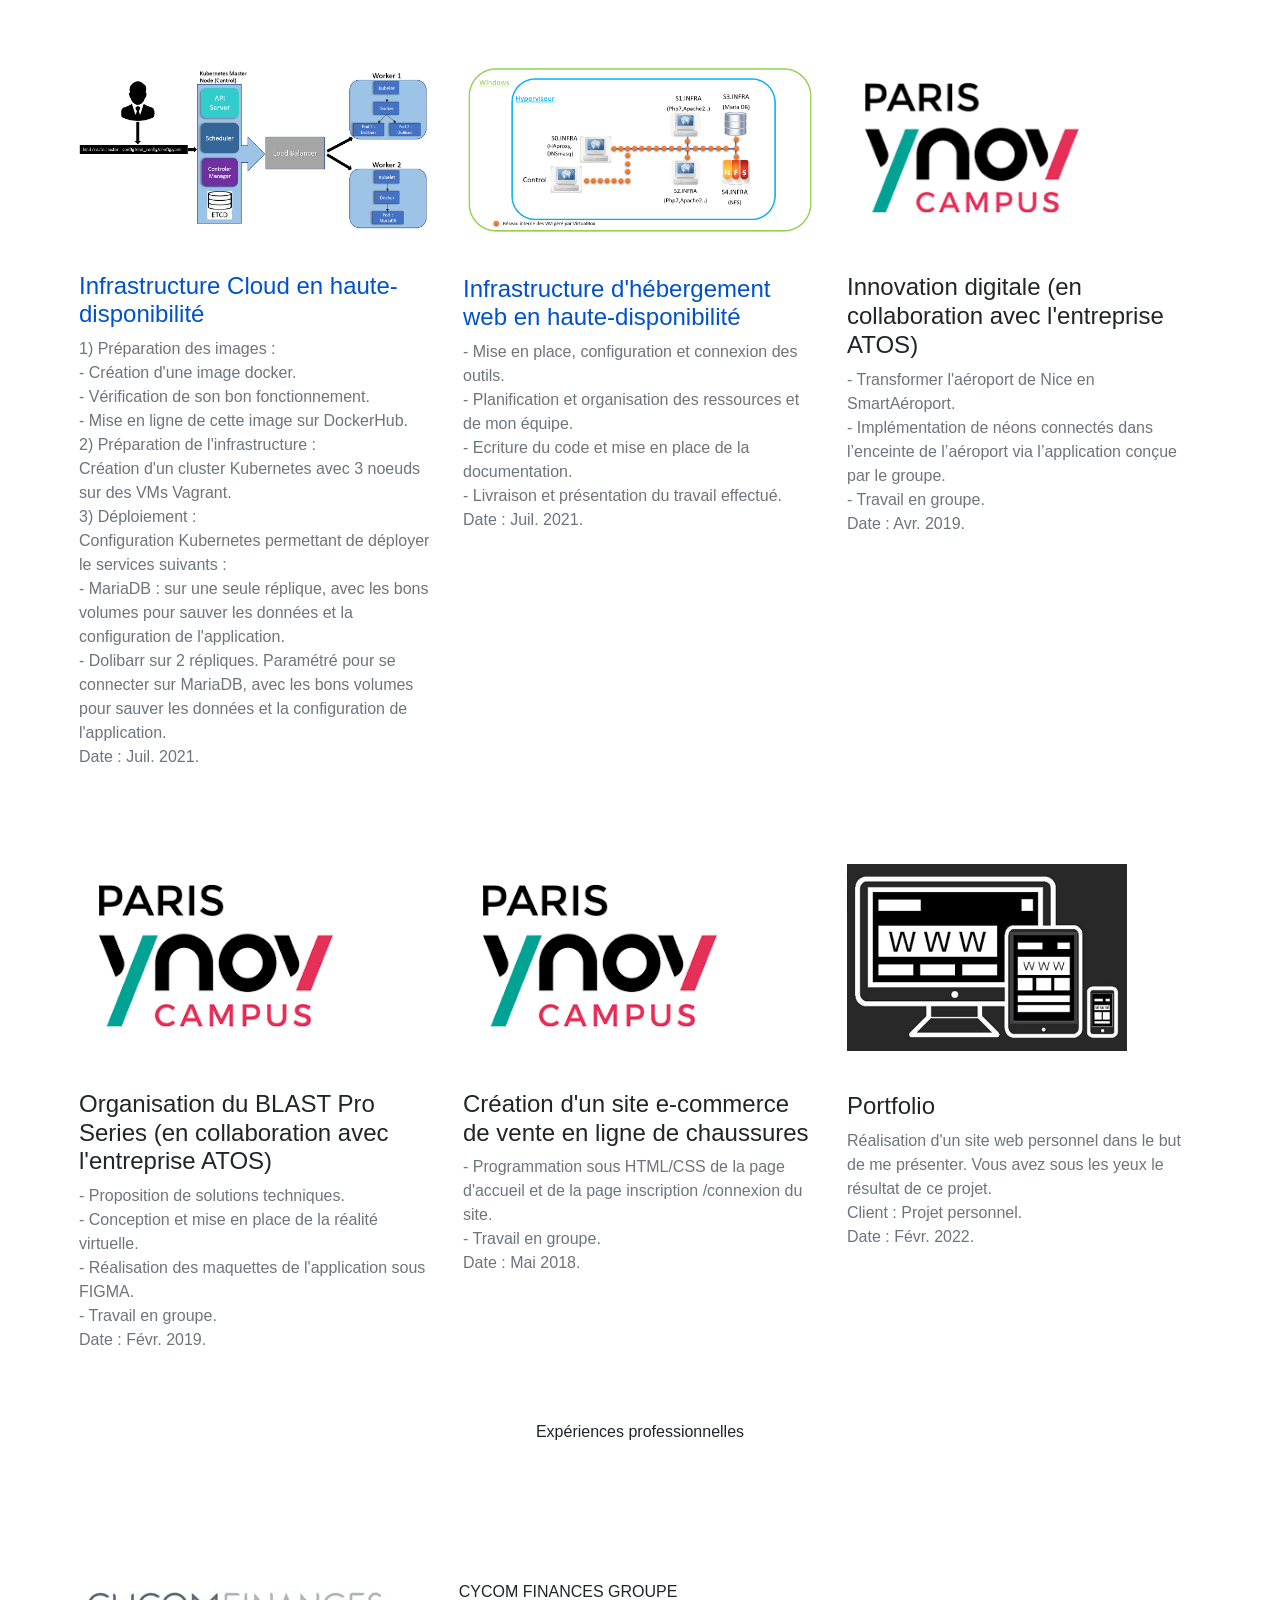
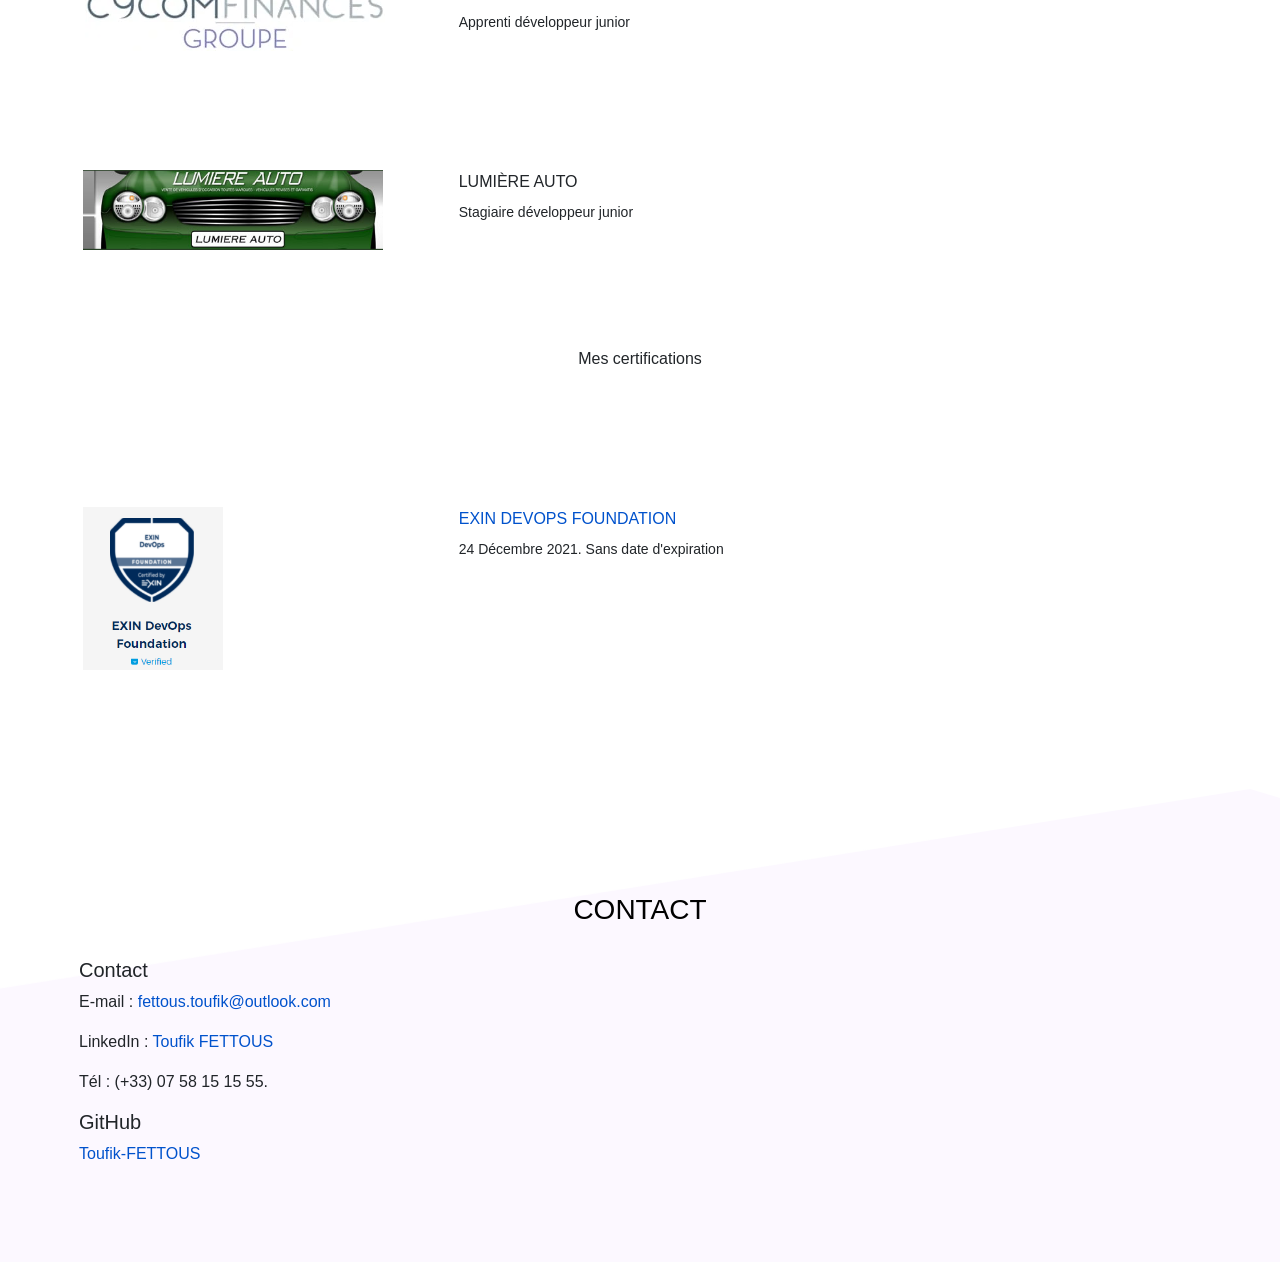
==== commit 698a4b59: "index" ====
--- a/Index.html
+++ b/Index.html
@@ -97,7 +97,7 @@
                         <h3 class="title-text">Bonjour ! Je m'appelle</h3>
                         <h2 class="title-text">Toufik FETTOUS</h2>
                         <h4 class="title-text">Ingénieur DevOps, certifié Exin.</h4>
-                        <h4 class="title-text">De Paris, FRANCE.</h4>
+                        <h4 class="title-text">De Paris, France.</h4>
                         <div class="boutons">
                            <div class="LienCV">
                             <!--    <button type="button" class="btn button primary-button mr-4 text-uppercase">hire 
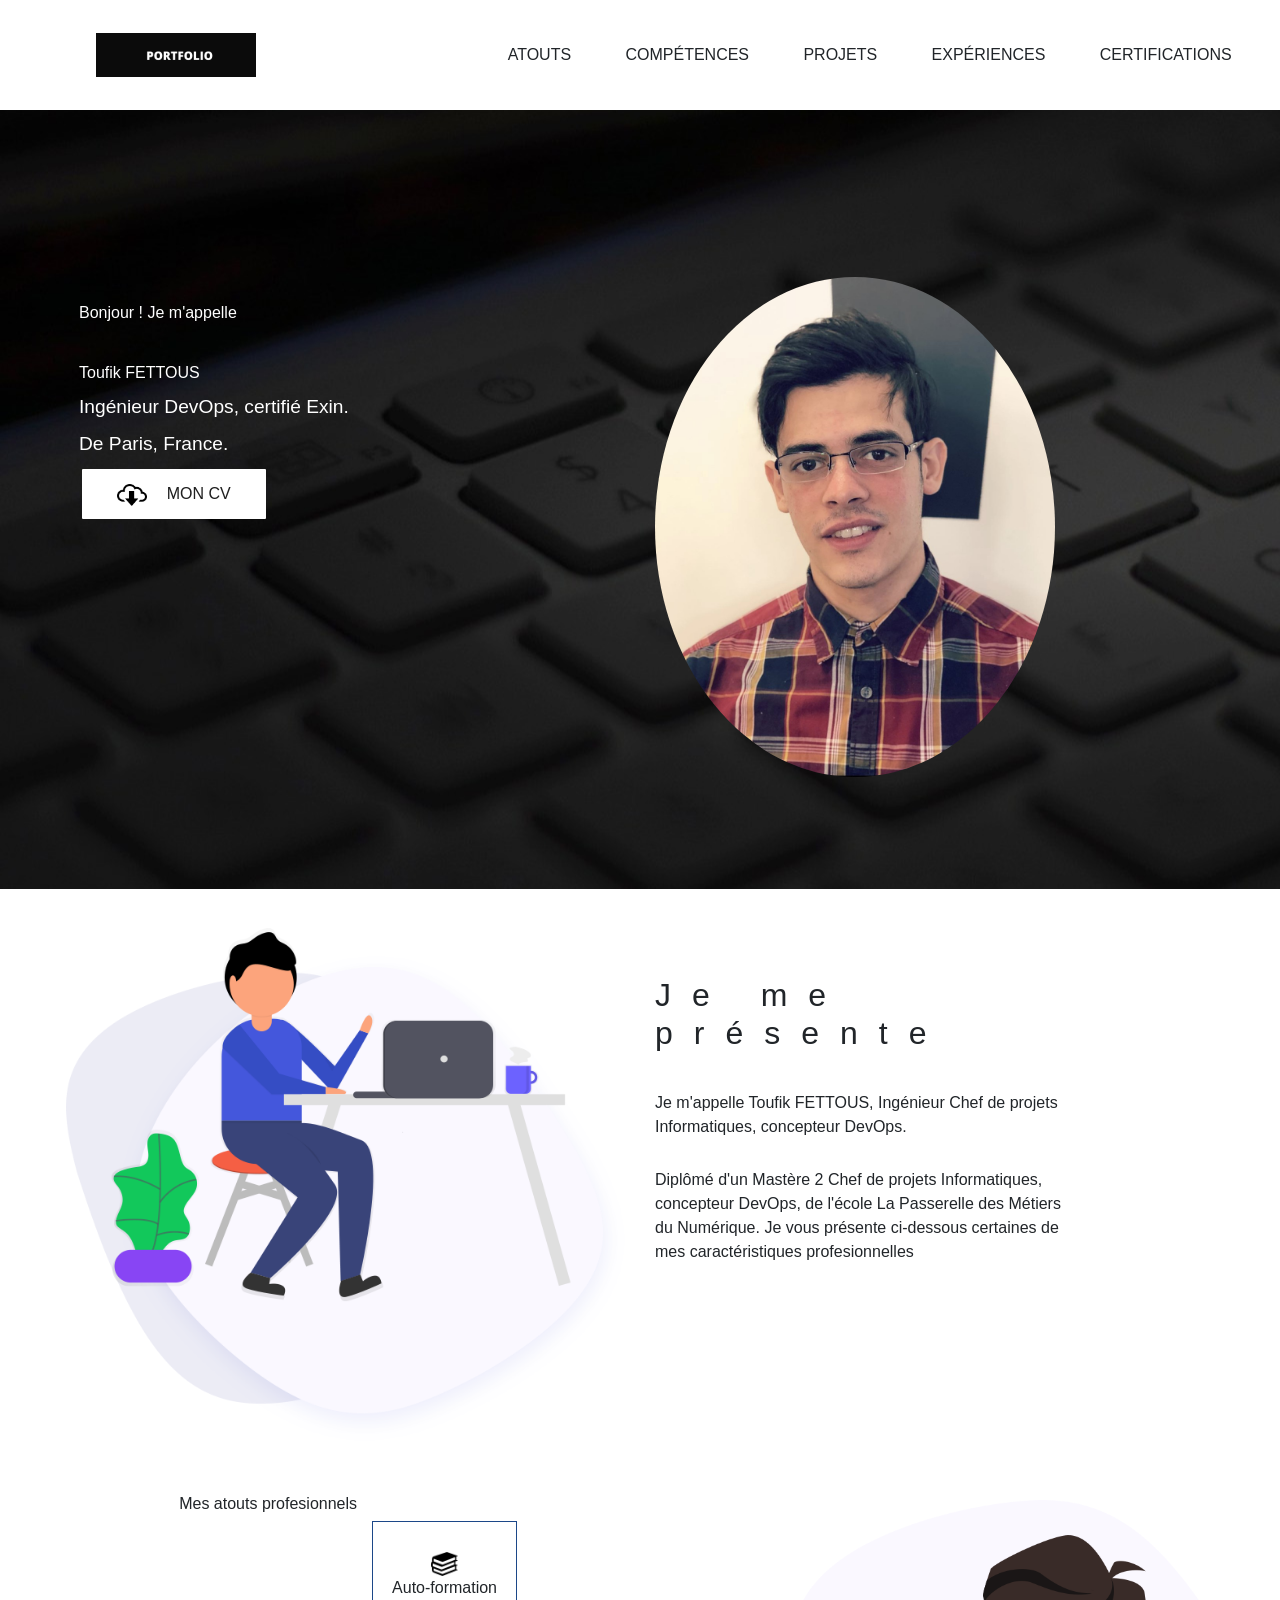
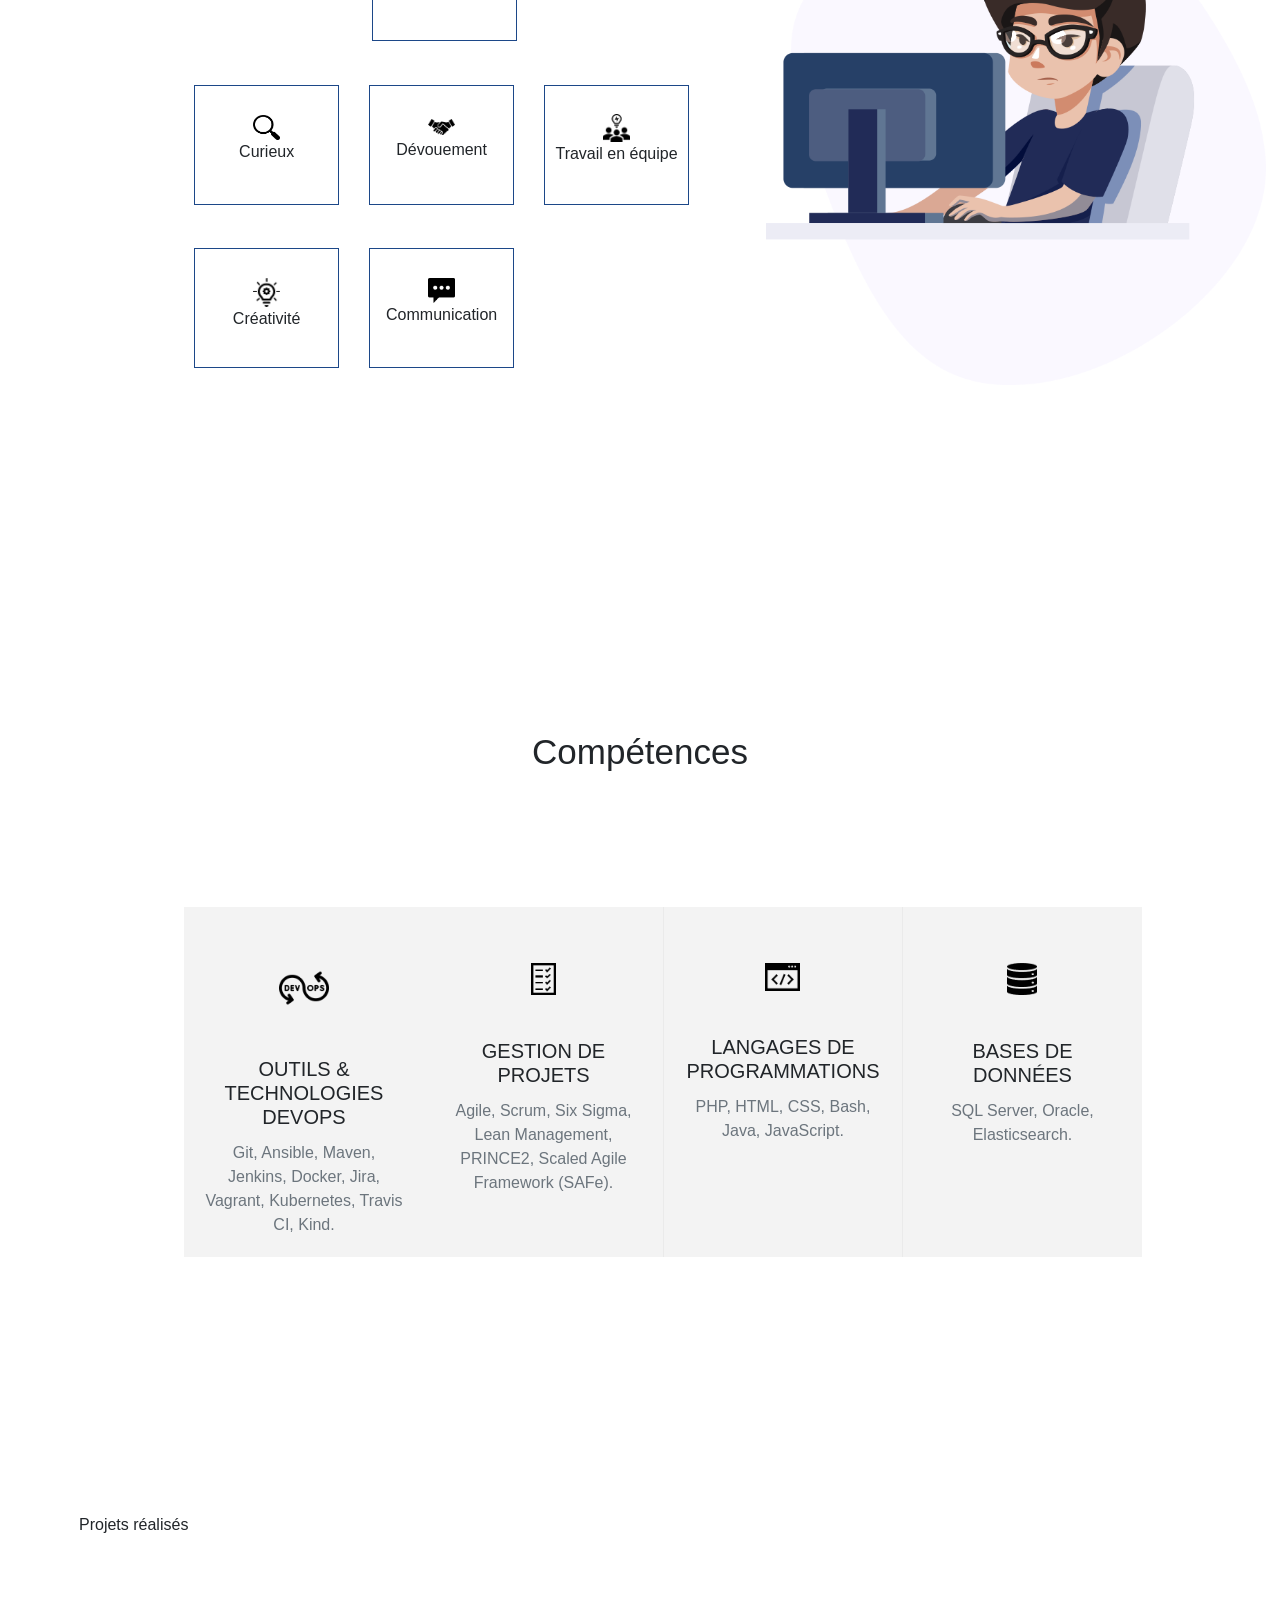
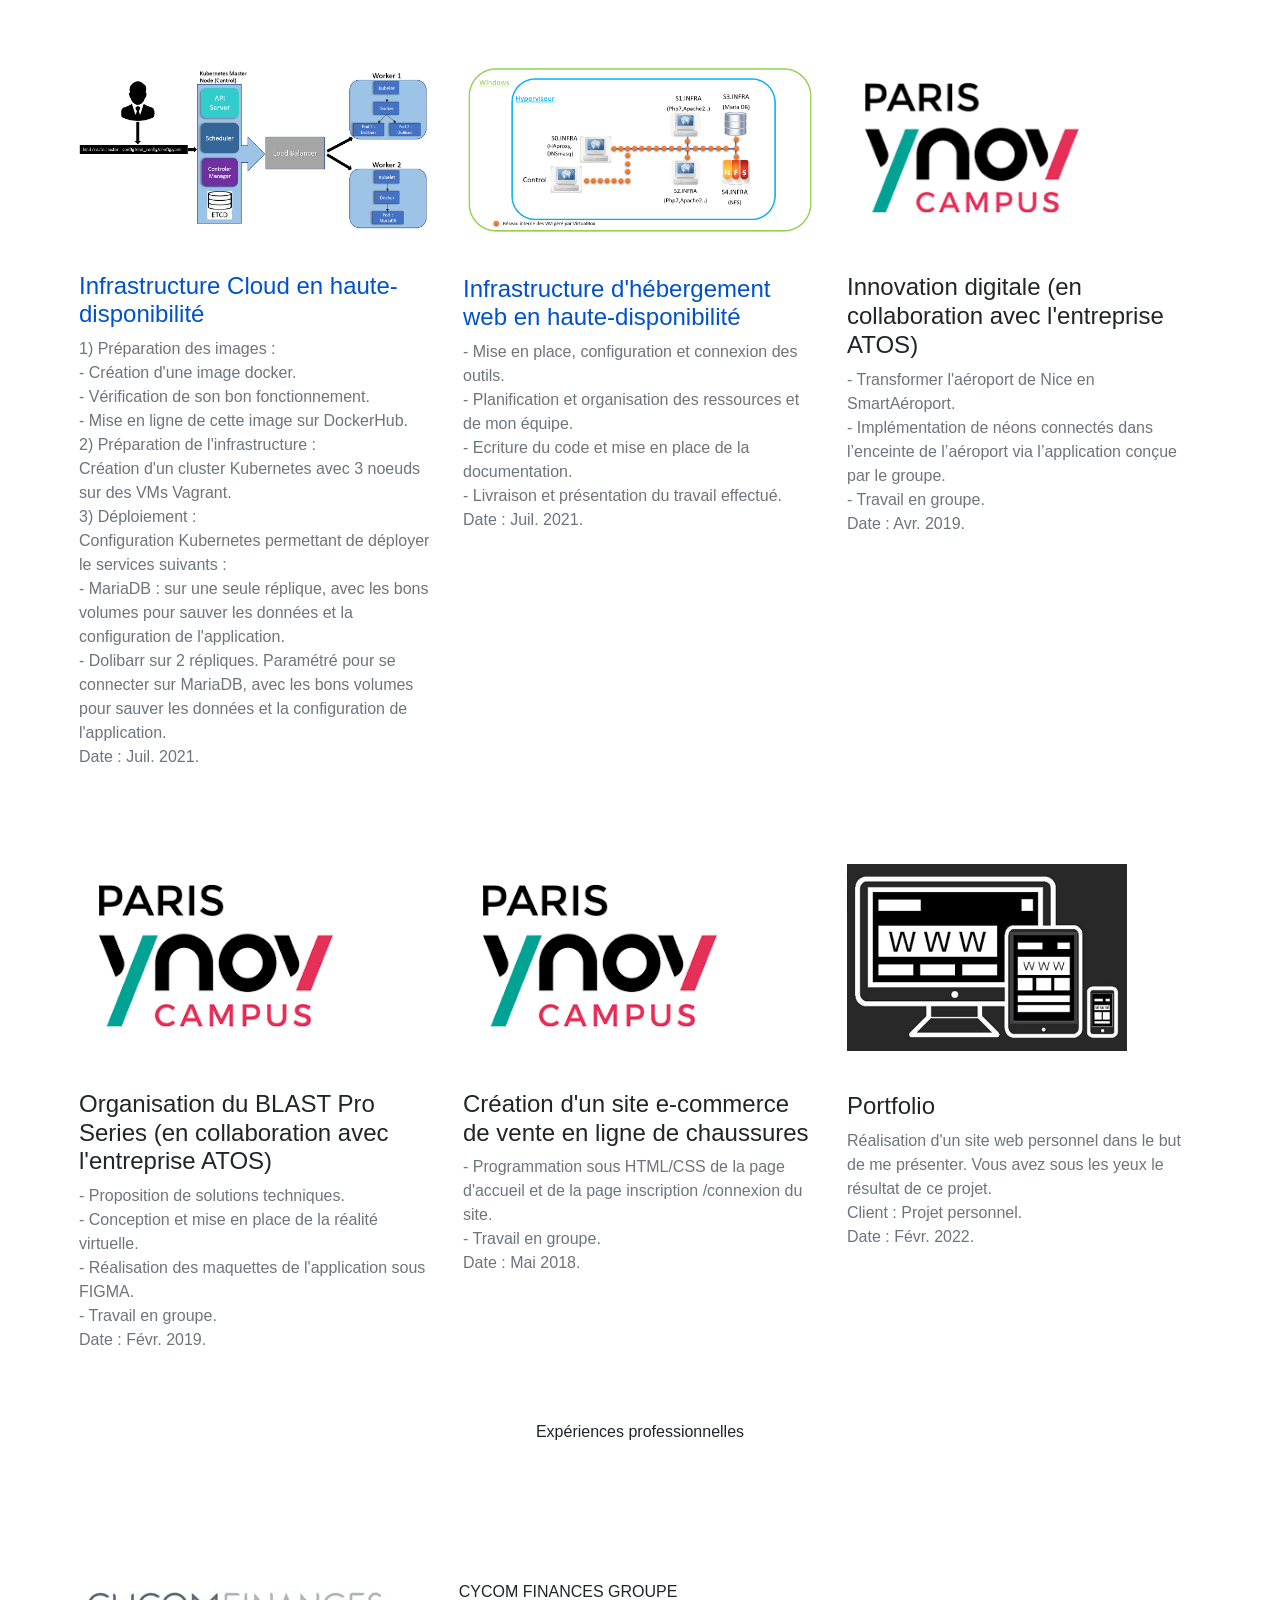
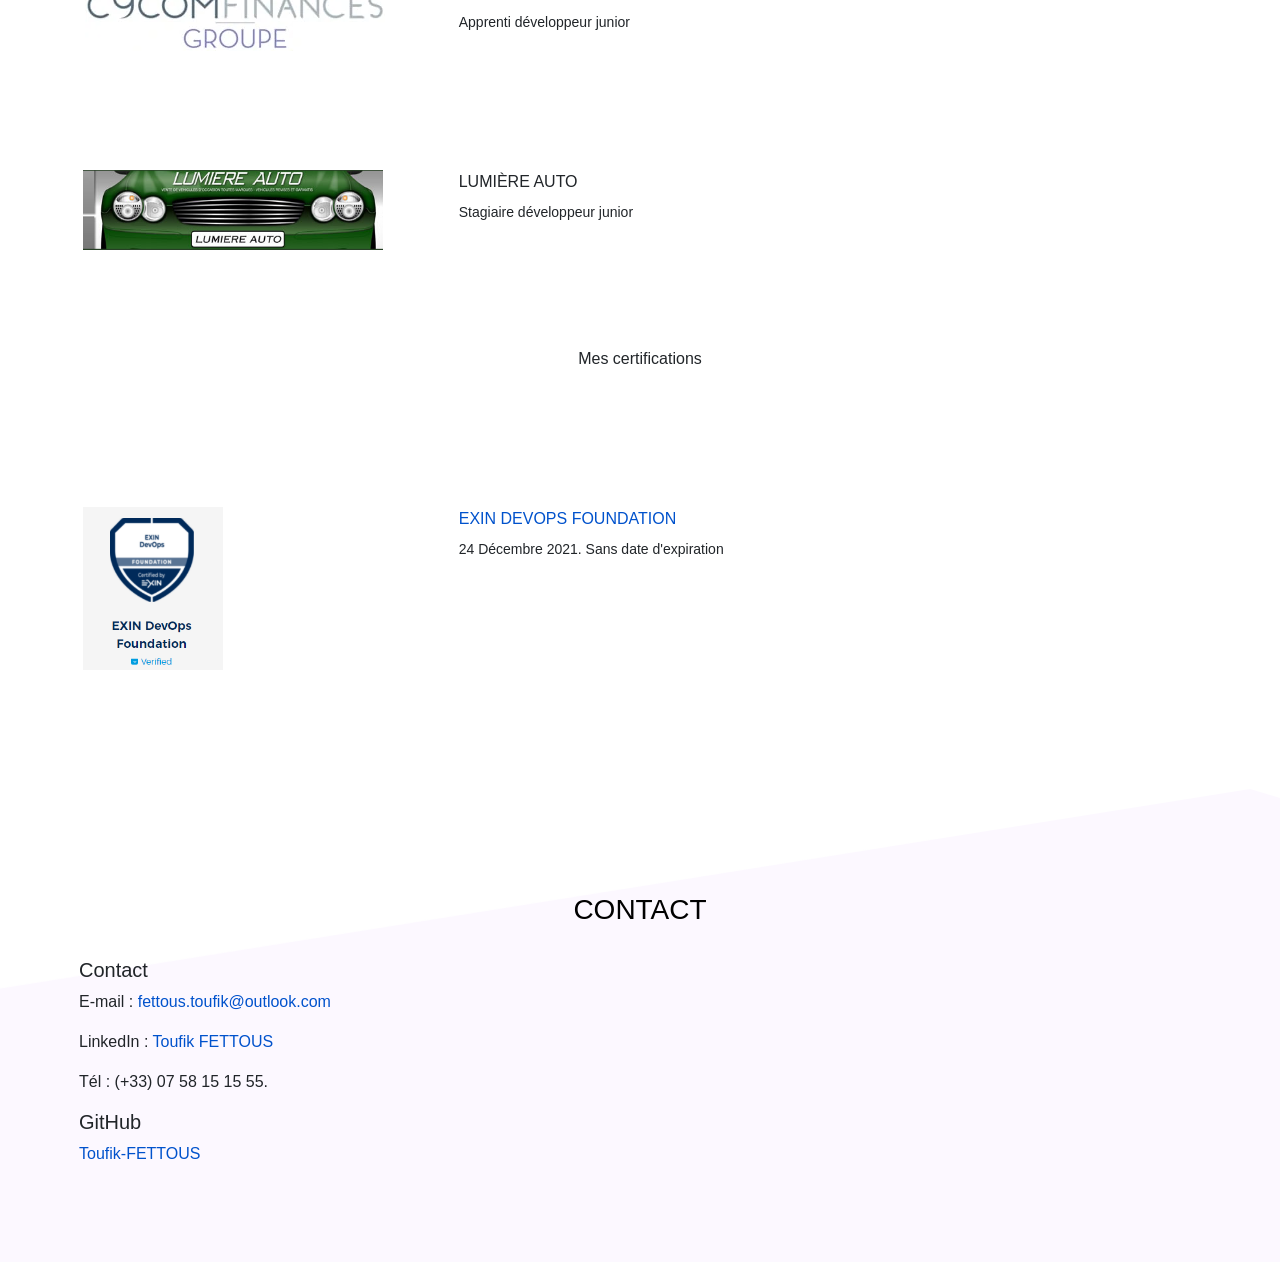
==== commit f96a2b6a: "first commit" ====
--- a/Index.html
+++ b/Index.html
@@ -128,7 +128,7 @@
                         </div>
                     </div>
                     <div class="col-lg-6 col-md-12 about-title">
-                        <h2 class="text-uppercase pt-5">
+                        <h2 class="pt-5">
                             <span>Je me</span>
                             <span>présente</span>
                             <span></span>
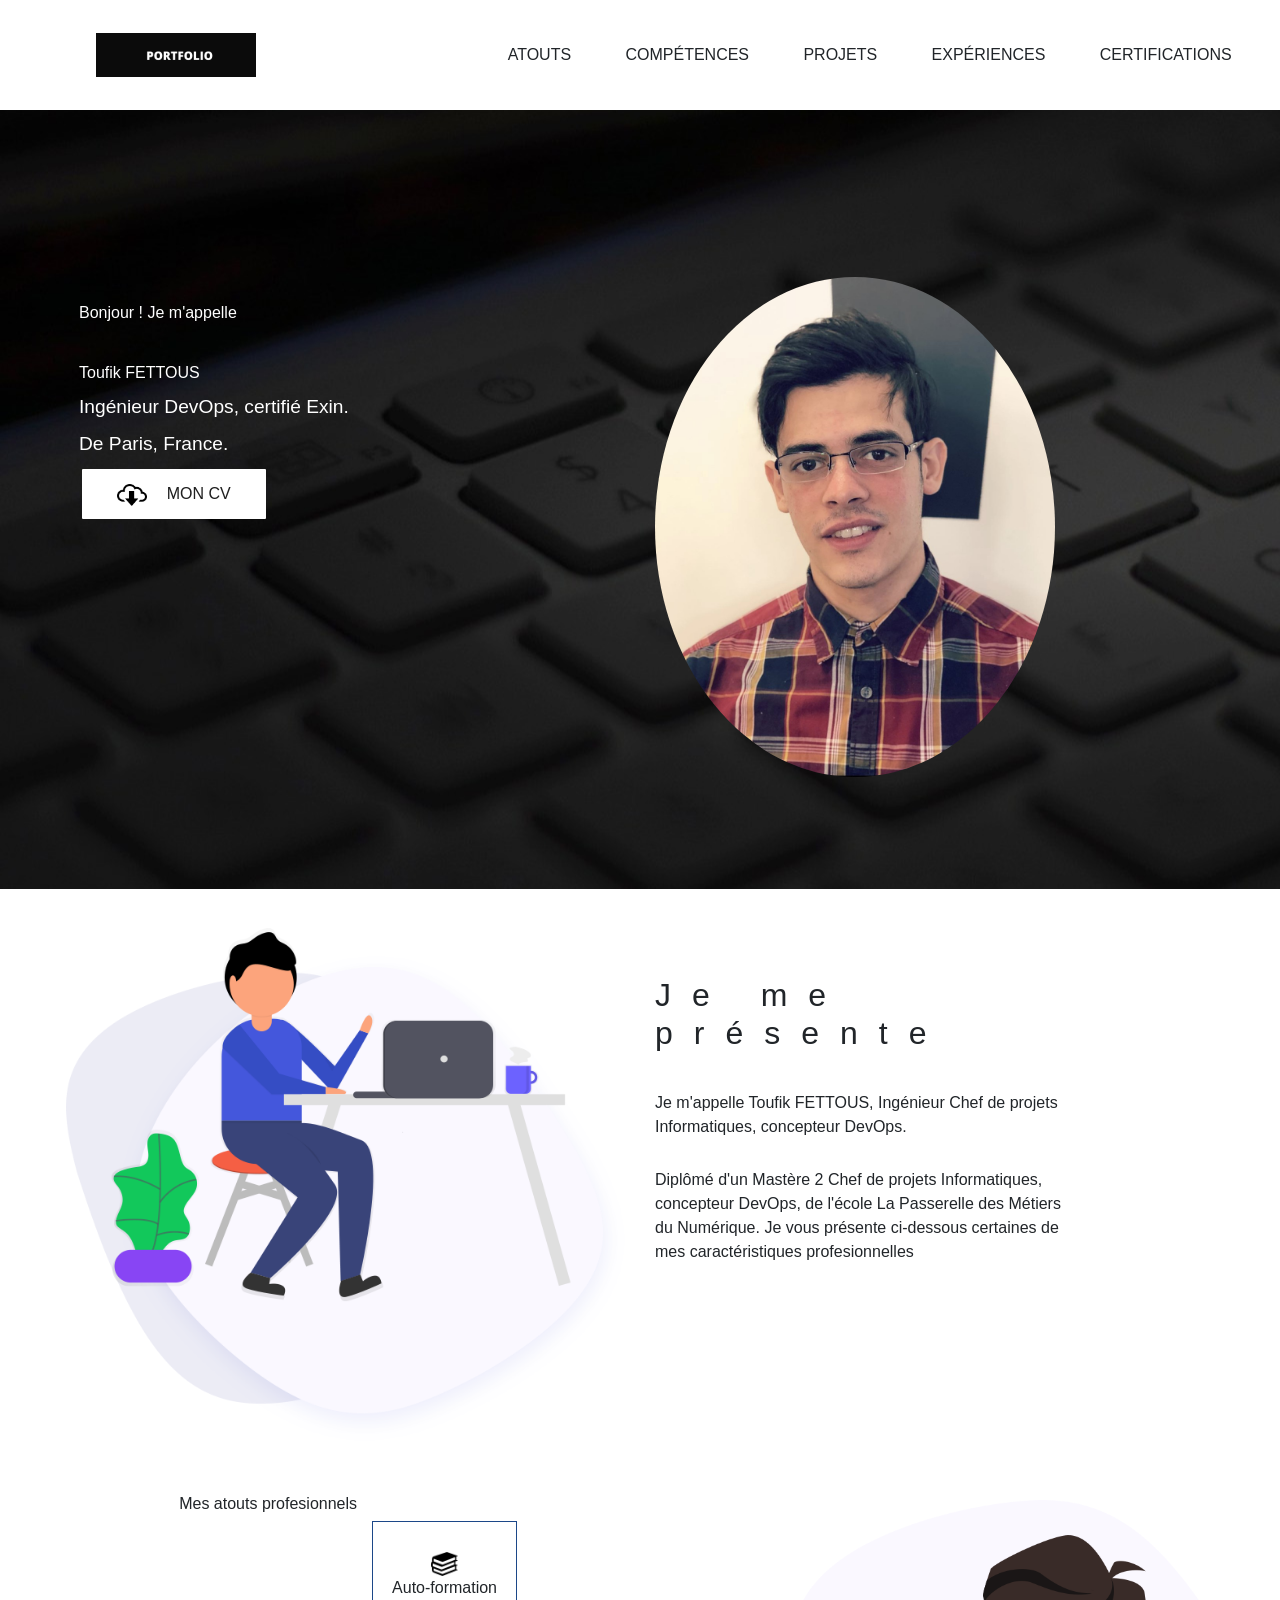
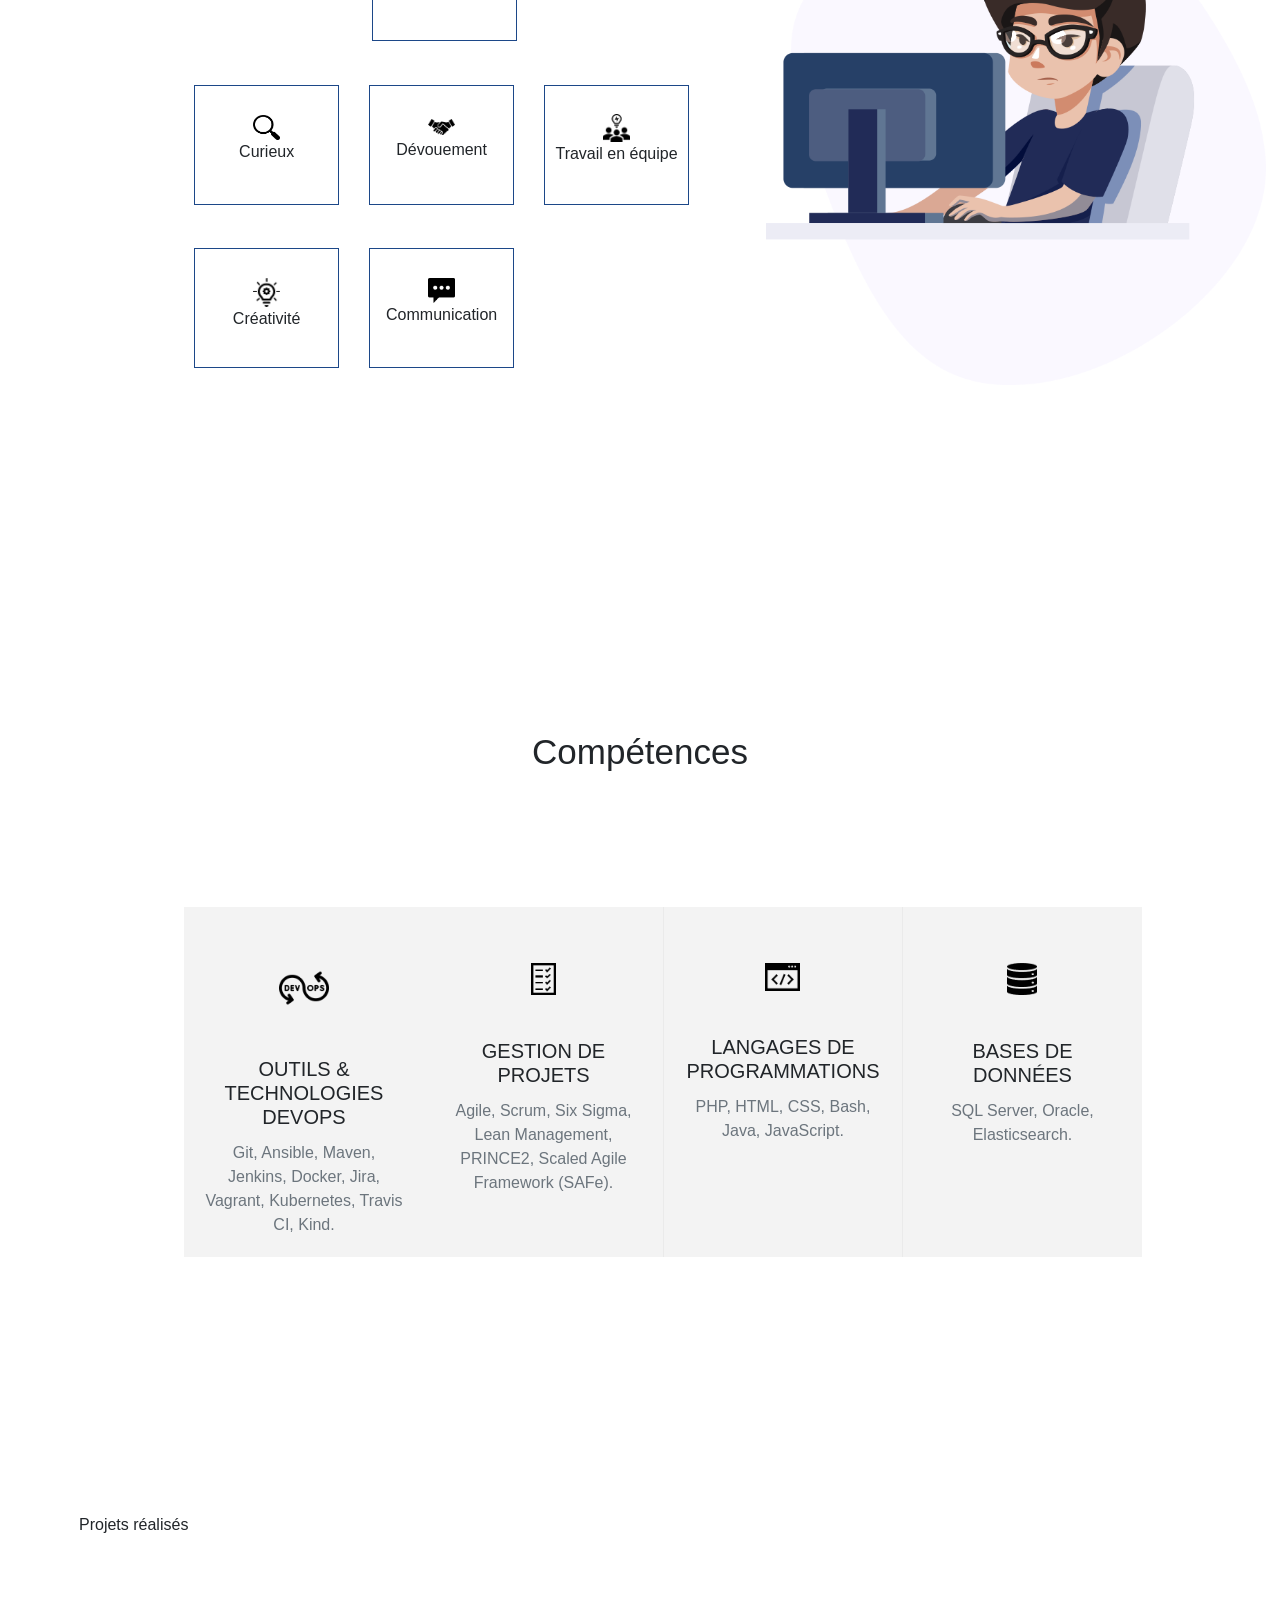
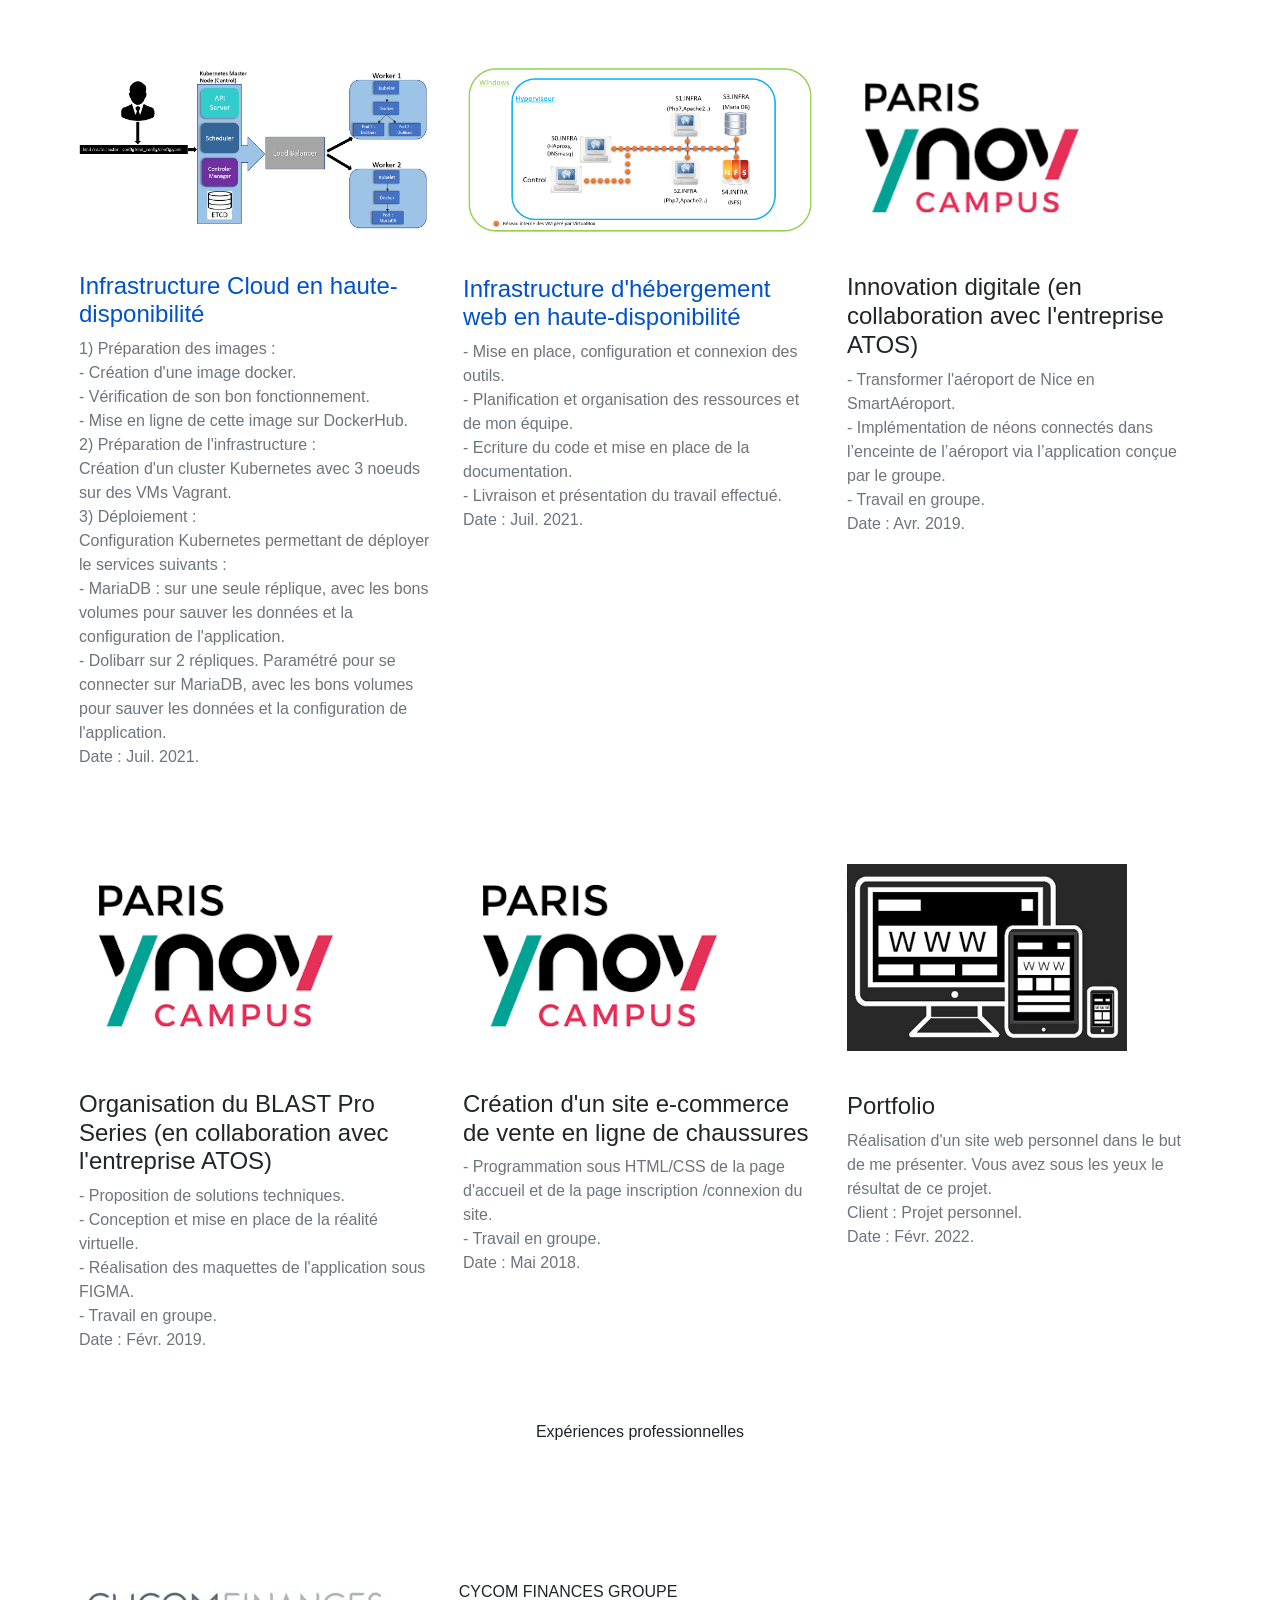
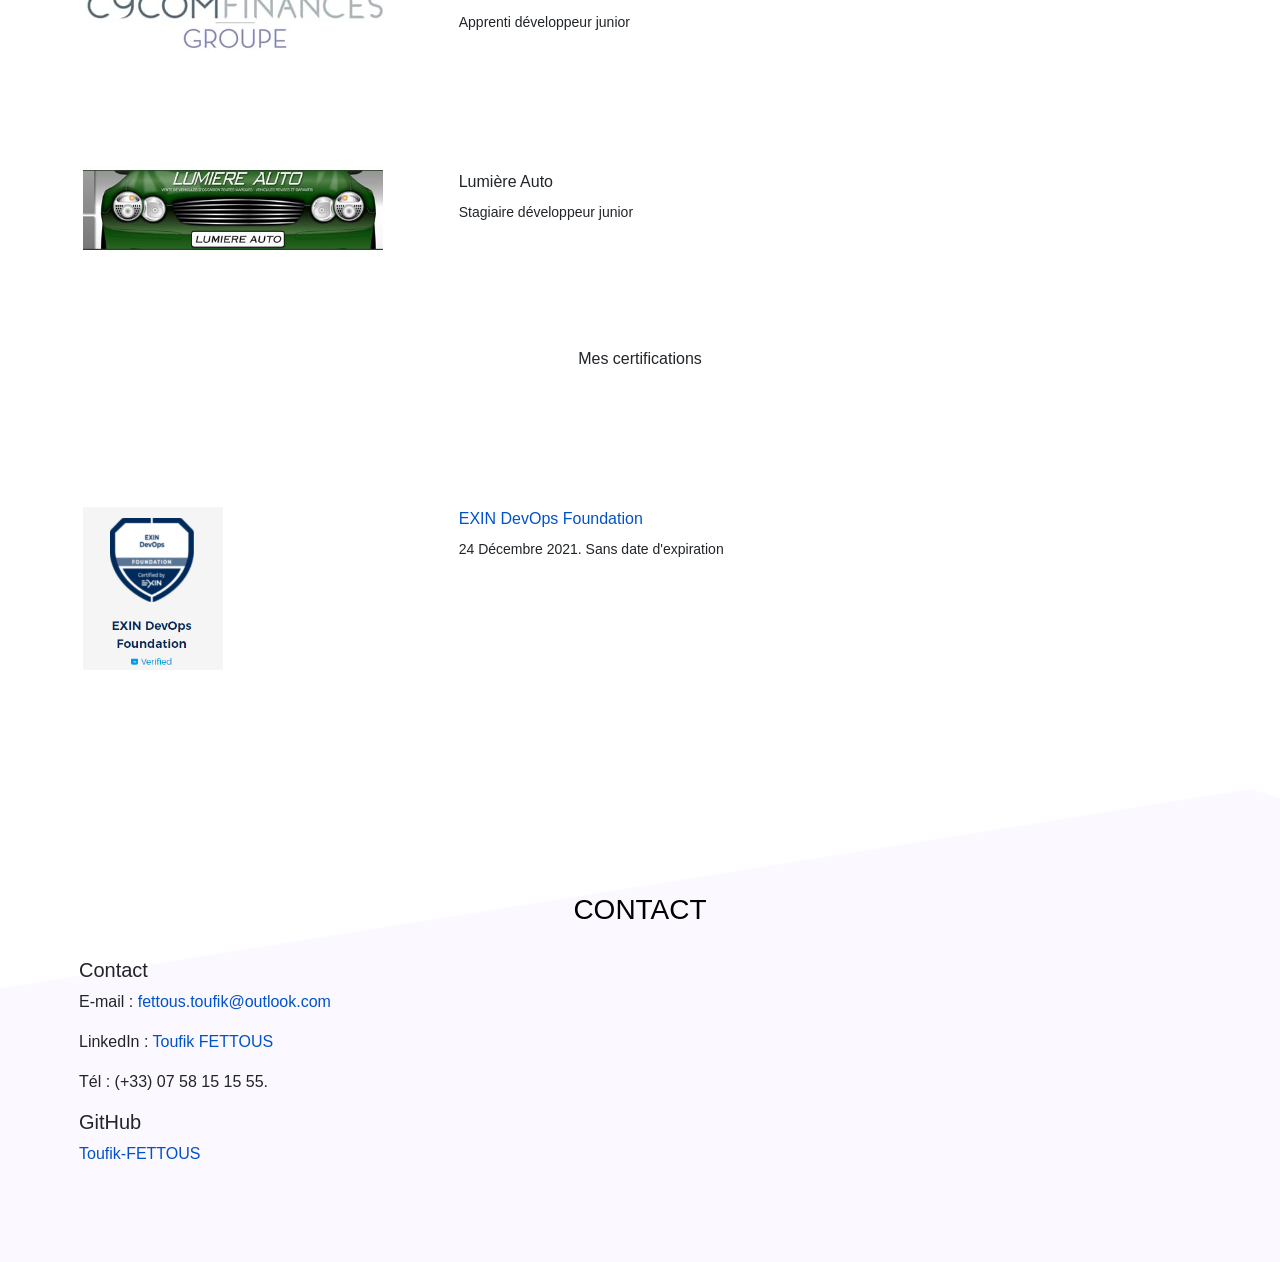
==== commit 79d3a3b4: "first" ====
--- a/Index.html
+++ b/Index.html
@@ -532,7 +532,7 @@
                             <img src="./img/testimonials/cycom.jpeg" alt="img2" class="img-fluid">
                         </div>
                         <div class="col-lg-8 col-md-12 about-client">
-                            <h4 class="text-uppercase">CYCOM FINANCES GROUPE</h4>
+                            <h4 class="">CYCOM FINANCES GROUPE</h4>
                             <p class="para">Apprenti développeur junior</p>
                         </div>
                     </div>
@@ -541,7 +541,7 @@
                             <img src="./img/testimonials/lumiere.jpeg" width="300" alt="img1" class="img-fluid">
                         </div>
                         <div class="col-lg-8 col-md-12 about-client">
-                            <h4 class="text-uppercase" id="certif">Lumière Auto</h4>
+                            <h4 class="" id="certif">Lumière Auto</h4>
                             <p class="para">Stagiaire développeur junior</p>
                         </div>
                     </div>
@@ -599,7 +599,7 @@
                     <img src="./img/testimonials/Certif.PNG" alt="img2" class="img-fluid" width="140">
                 </div>
                 <div class="col-lg-8 col-md-12 about-client">
-                    <h4 class="text-uppercase"><a href="https://www.linkedin.com/posts/toufik-fettous-8a29b1157_devops-share-exin-activity-6881199008174374912-Sfvr" style="color:  #0052cc;" target="_blank;"> EXIN DevOps Foundation</a></h4>
+                    <h4 class=""><a href="https://www.linkedin.com/posts/toufik-fettous-8a29b1157_devops-share-exin-activity-6881199008174374912-Sfvr" style="color:  #0052cc;" target="_blank;"> EXIN DevOps Foundation</a></h4>
                     <p class="para">24 Décembre 2021. Sans date d'expiration</p>
                 </div>
             </div>
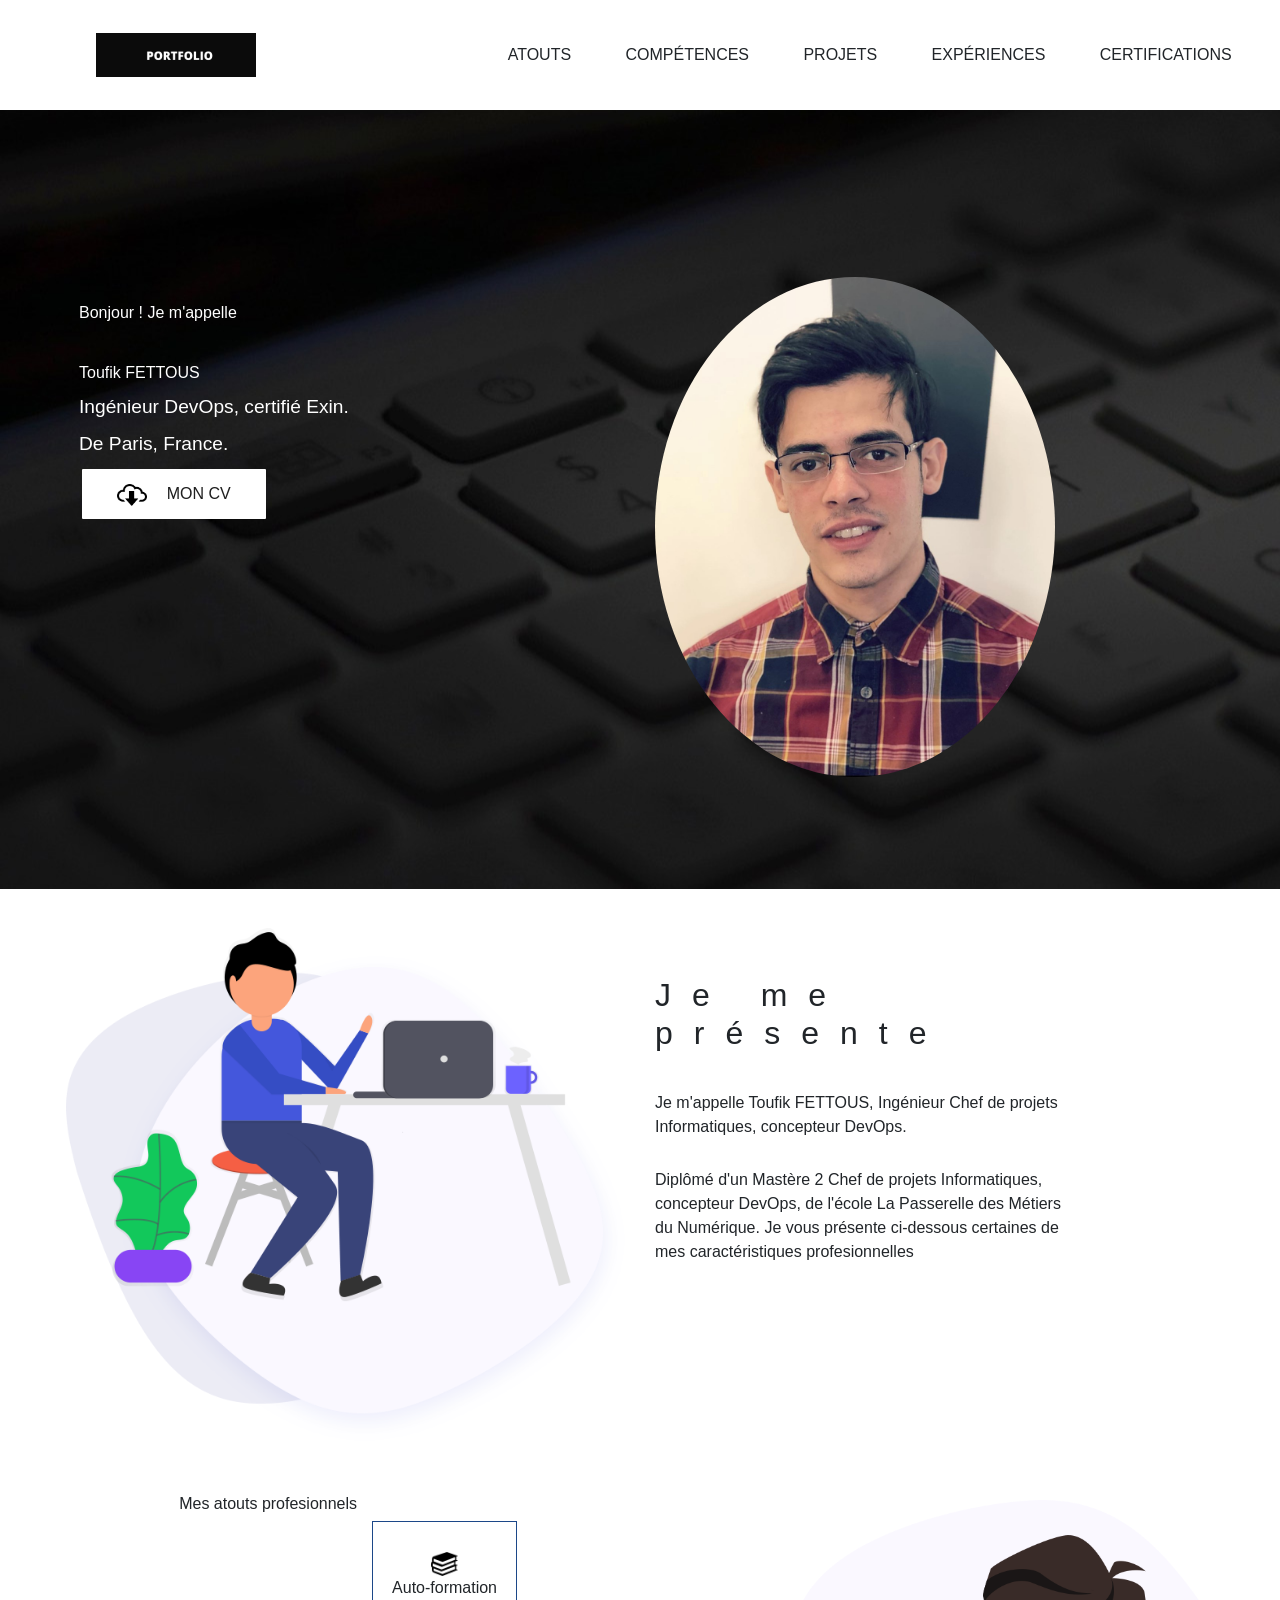
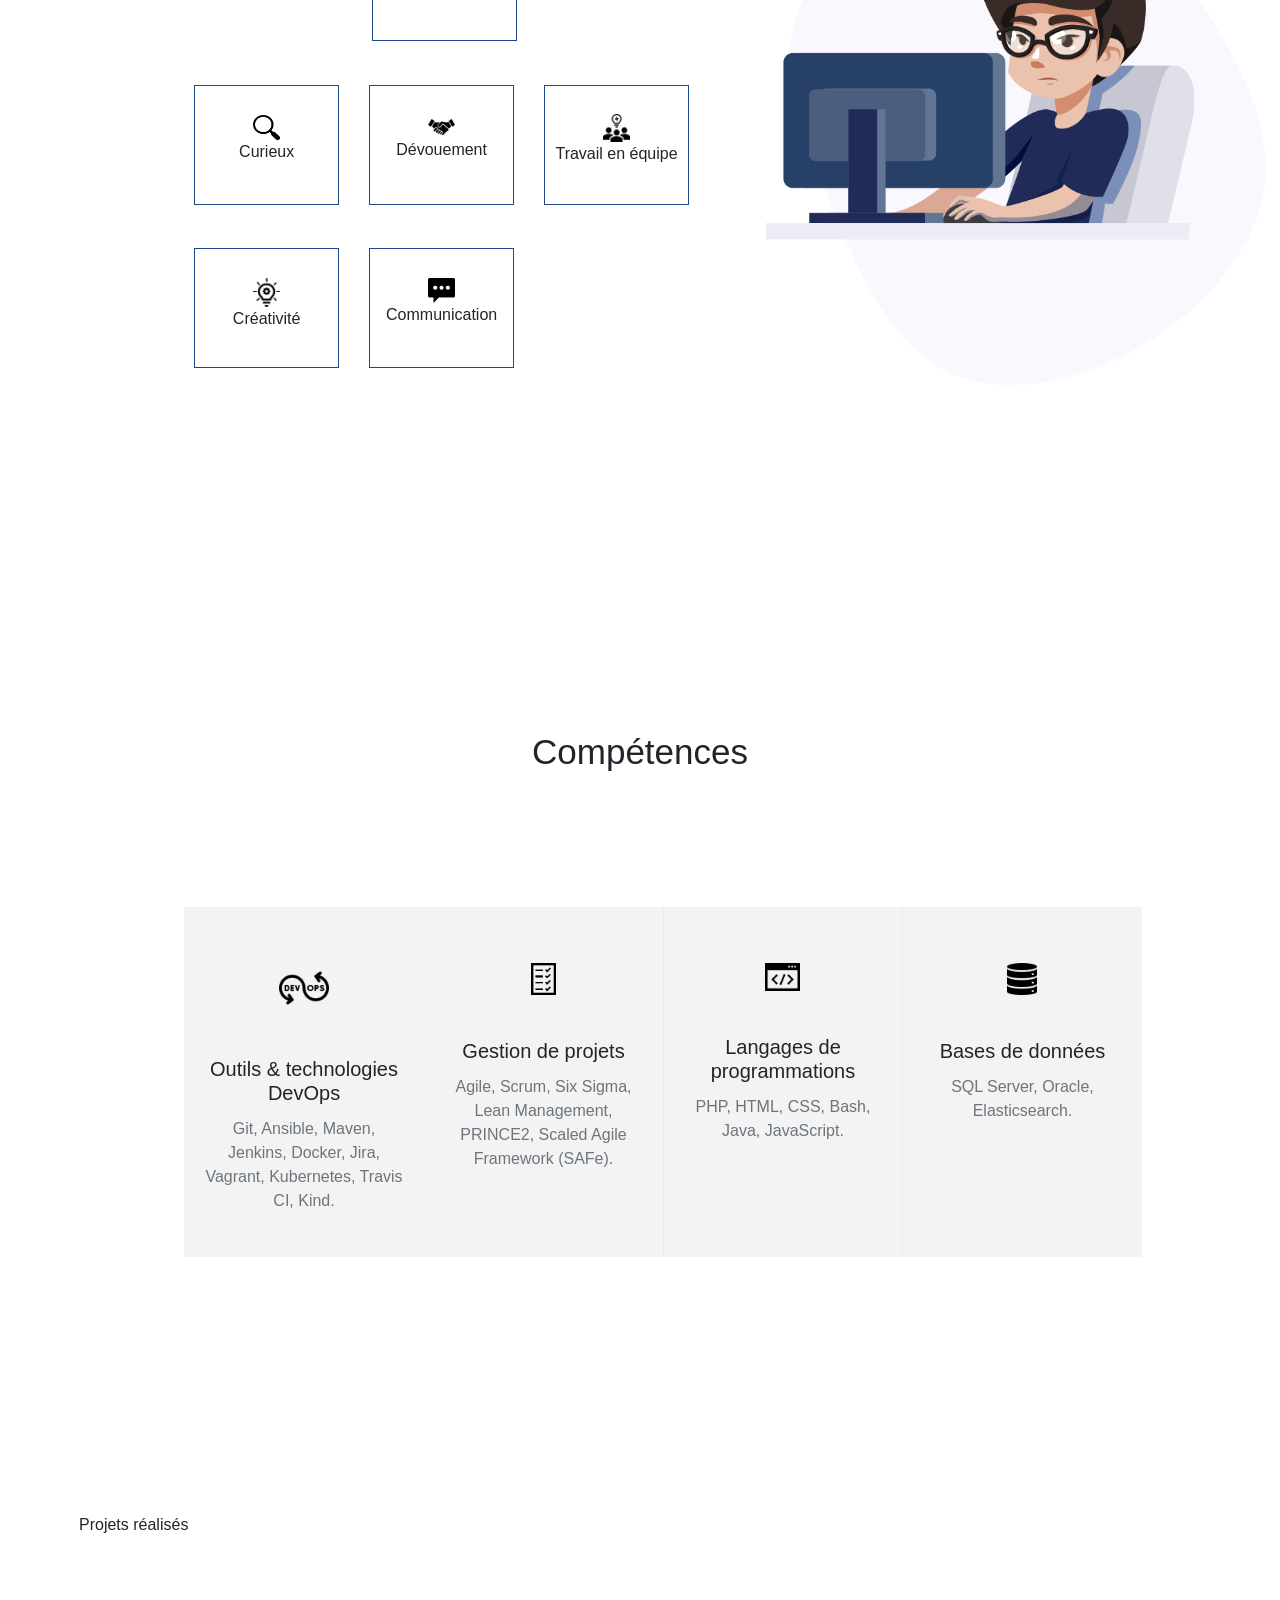
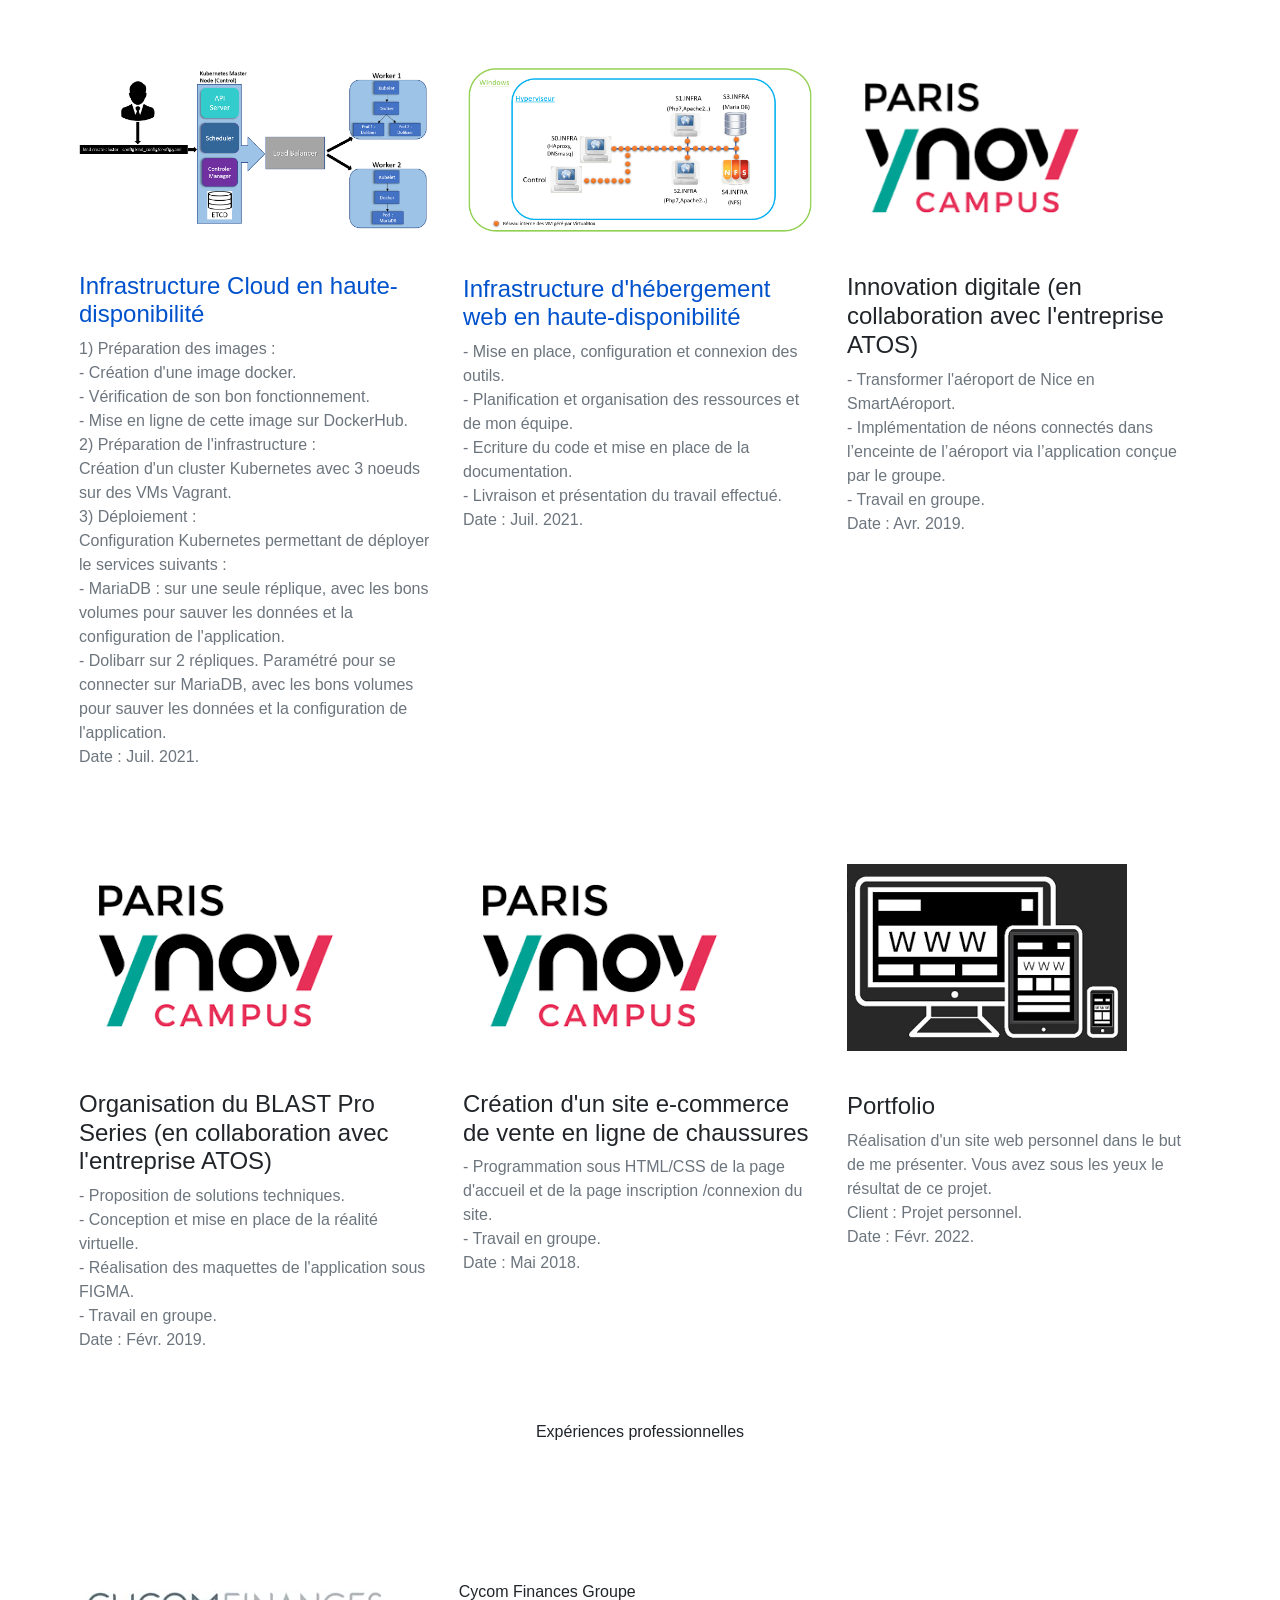
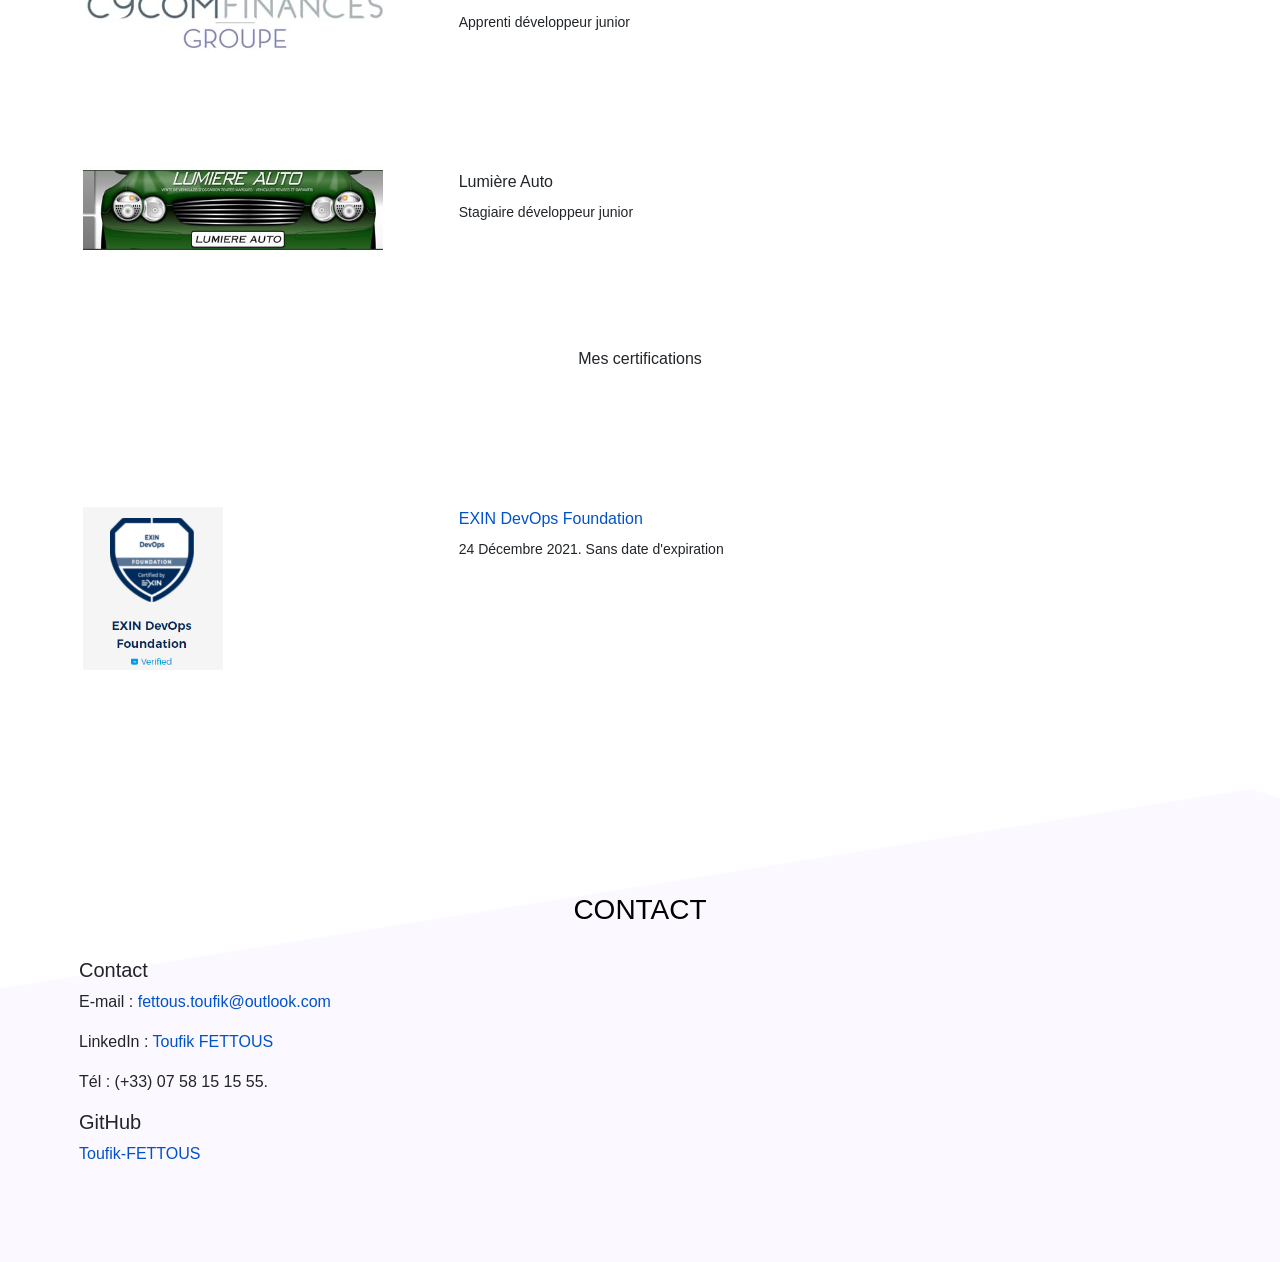
==== commit b3b3d9a4: "first" ====
--- a/Index.html
+++ b/Index.html
@@ -264,7 +264,7 @@
                                     <img src="./img/services/devops2.png" alt="Services-1" width="50">
                                 </div>
                                 <div class="card-body text-center">
-                                    <h5 class="card-title text-uppercase font-roboto">Outils & technologies DevOps</h5>
+                                    <h5 class="card-title font-roboto">Outils & technologies DevOps</h5>
                                     <p class="card-text text-secondary">
                                         Git, Ansible, Maven, Jenkins, Docker, Jira, Vagrant, Kubernetes, Travis CI, Kind.
                                     </p>
@@ -277,7 +277,7 @@
                                     <img src="./img/services/gestion-de-projet.png" alt="Services-2" width="25">
                                 </div>
                                 <div class="card-body text-center">
-                                    <h5 class="card-title text-uppercase font-roboto">Gestion de projets</h5>
+                                    <h5 class="card-title font-roboto">Gestion de projets</h5>
                                     <p class="card-text text-secondary">
                                         Agile, Scrum, Six Sigma, Lean Management, PRINCE2, Scaled Agile Framework (SAFe).
                                     </p>
@@ -290,7 +290,7 @@
                                     <img src="./img/services/langageprog.png" alt="Services-3" width="35">
                                 </div>
                                 <div class="card-body text-center">
-                                    <h5 class="card-title text-uppercase font-roboto">Langages de programmations</h5>
+                                    <h5 class="card-title font-roboto">Langages de programmations</h5>
                                     <p class="card-text text-secondary">
                                         PHP, HTML, CSS, Bash, Java, JavaScript.
                                     </p>
@@ -303,7 +303,7 @@
                                     <img src="./img/services/basededonné.png" alt="Services-4" width="30">
                                 </div>
                                 <div class="card-body text-center">
-                                    <h5 class="card-title text-uppercase font-roboto">Bases de données</h5>
+                                    <h5 class="card-title font-roboto">Bases de données</h5>
                                     <p class="card-text text-secondary">
                                         SQL Server, Oracle, Elasticsearch.
                                     </p>
@@ -532,7 +532,7 @@
                             <img src="./img/testimonials/cycom.jpeg" alt="img2" class="img-fluid">
                         </div>
                         <div class="col-lg-8 col-md-12 about-client">
-                            <h4 class="">CYCOM FINANCES GROUPE</h4>
+                            <h4 class="">Cycom Finances Groupe</h4>
                             <p class="para">Apprenti développeur junior</p>
                         </div>
                     </div>
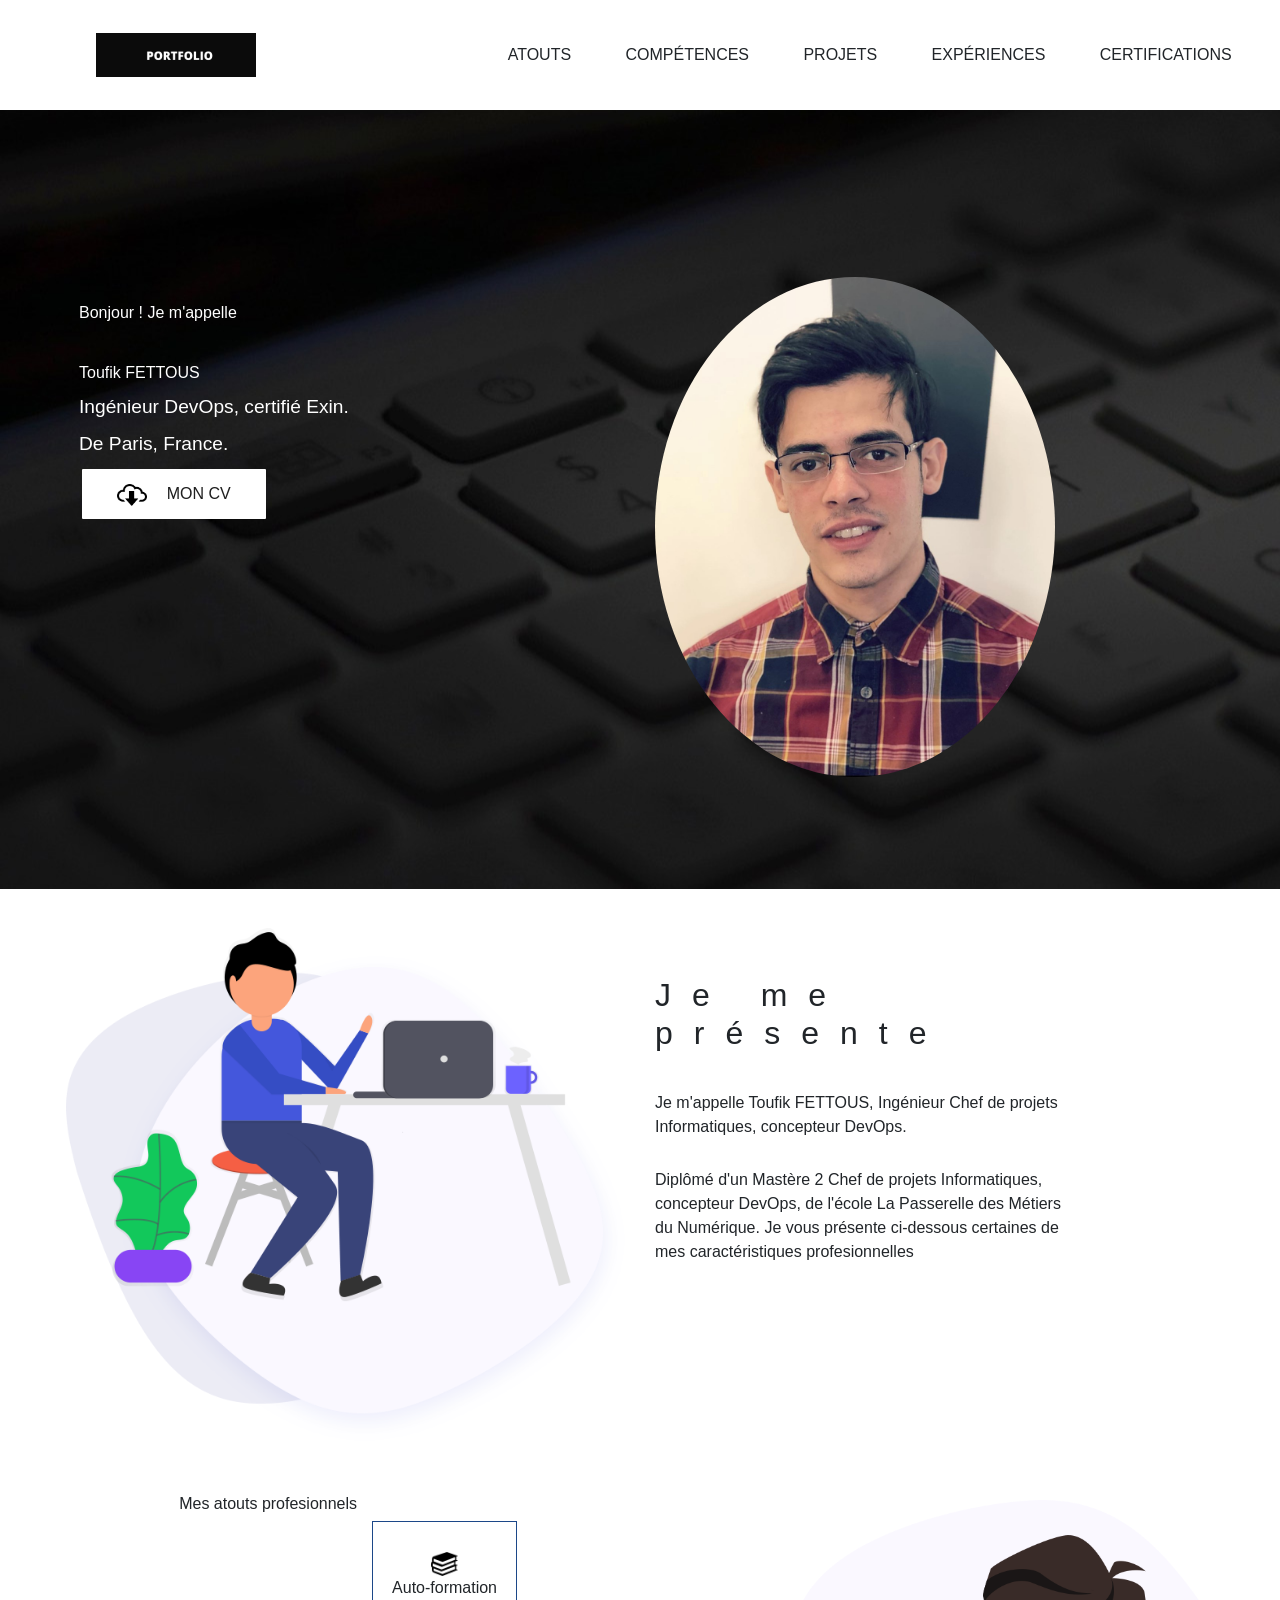
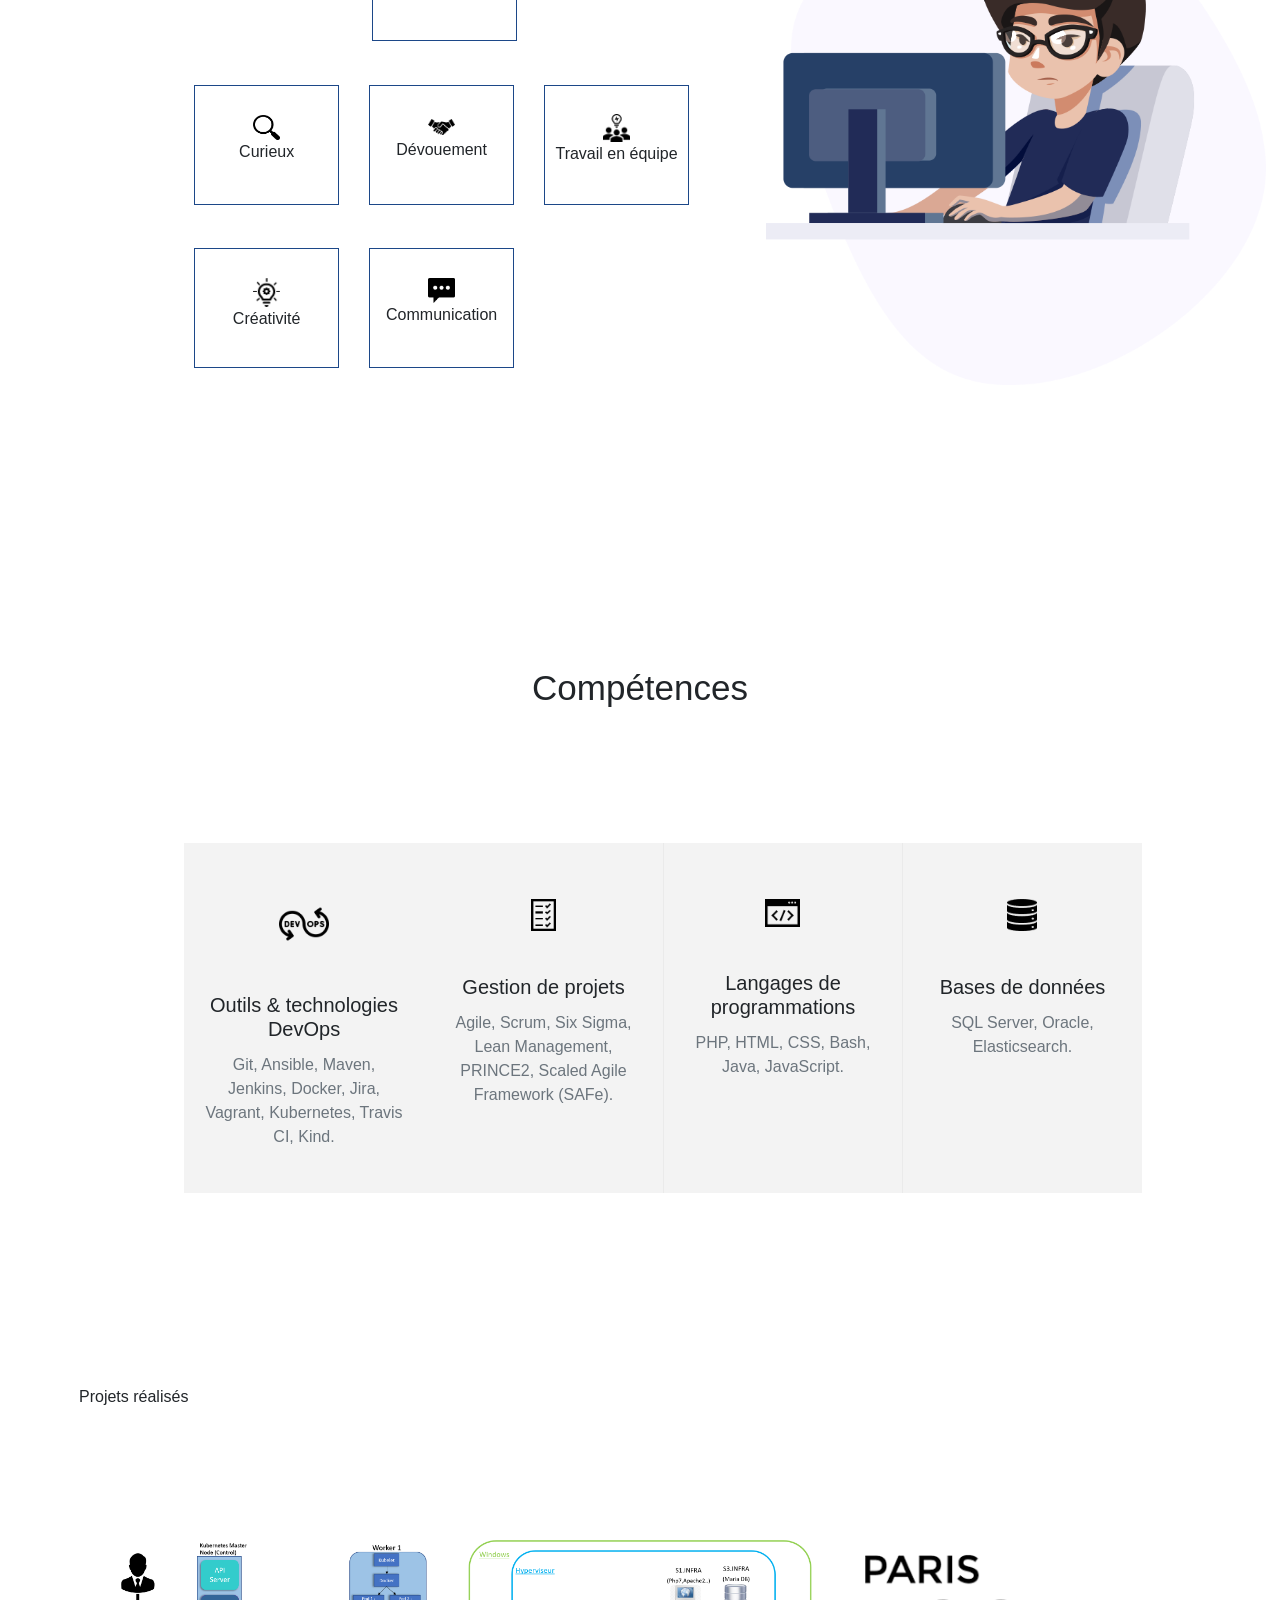
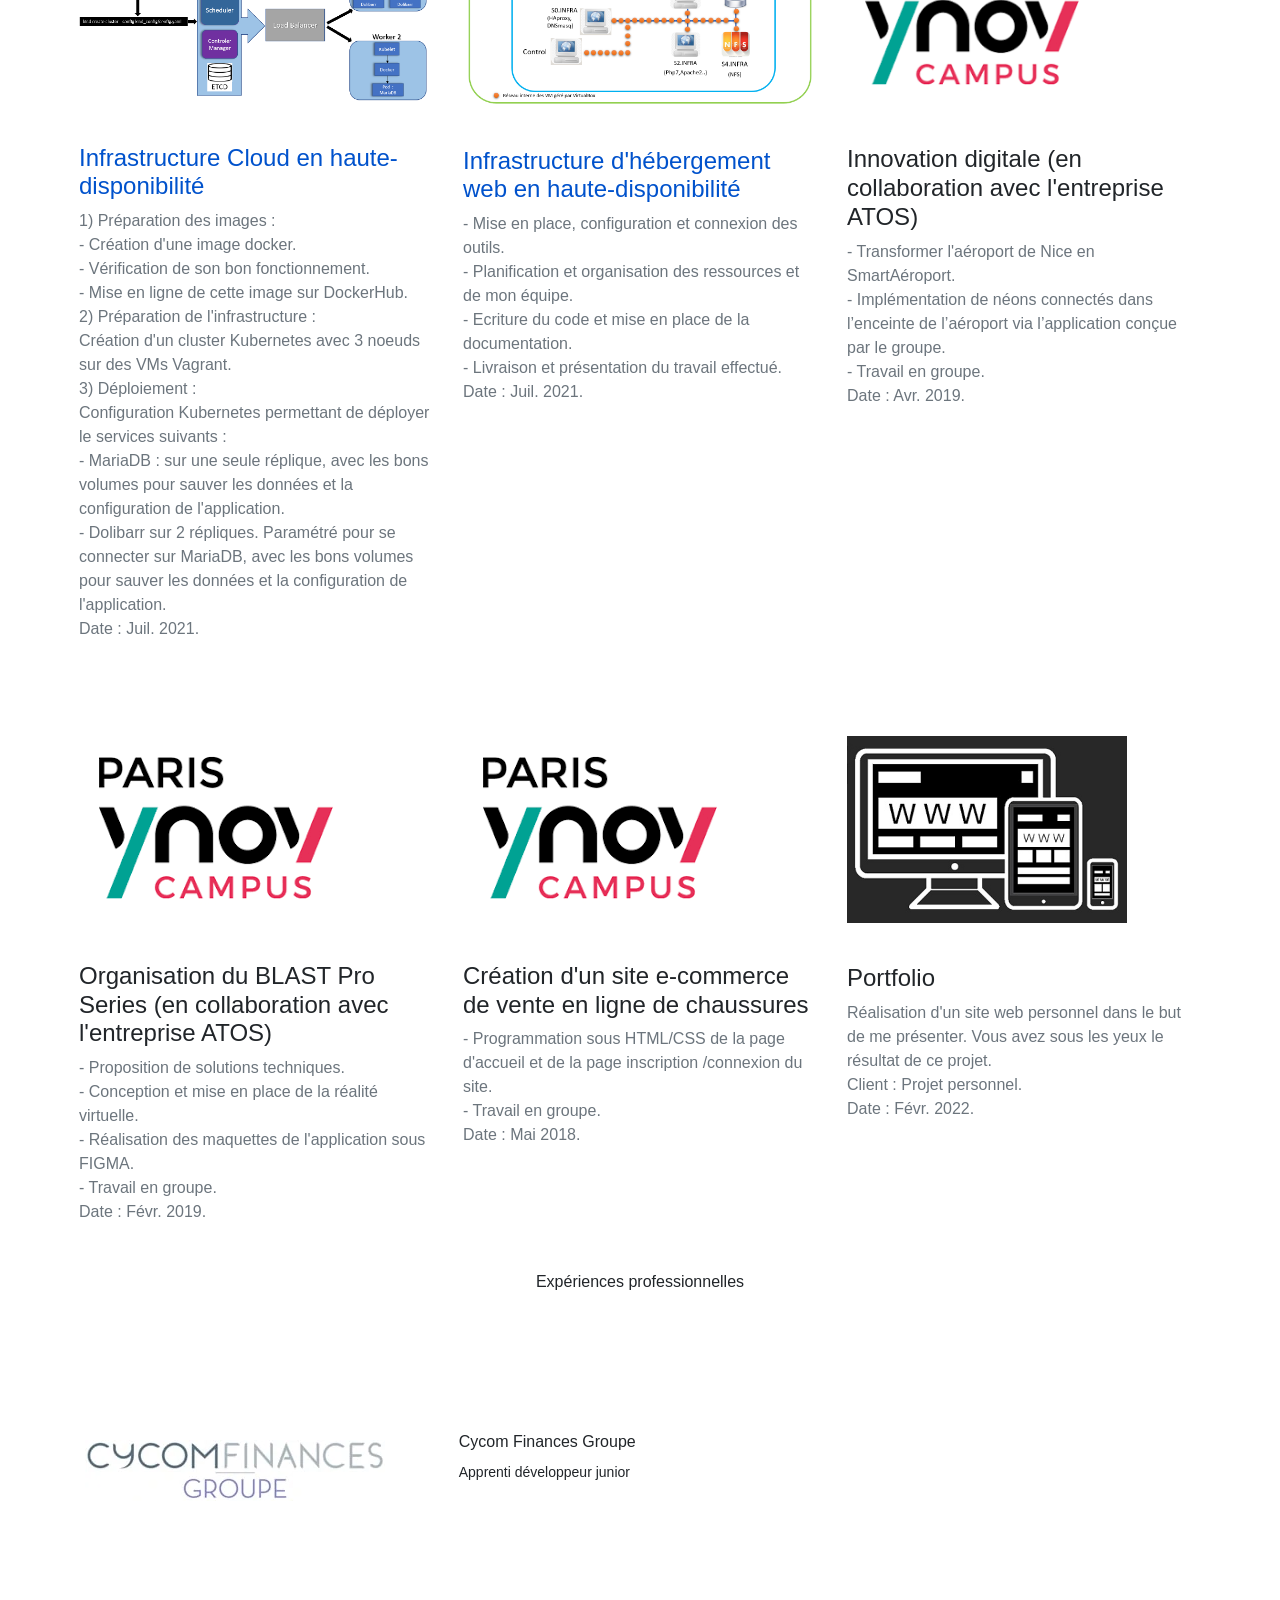
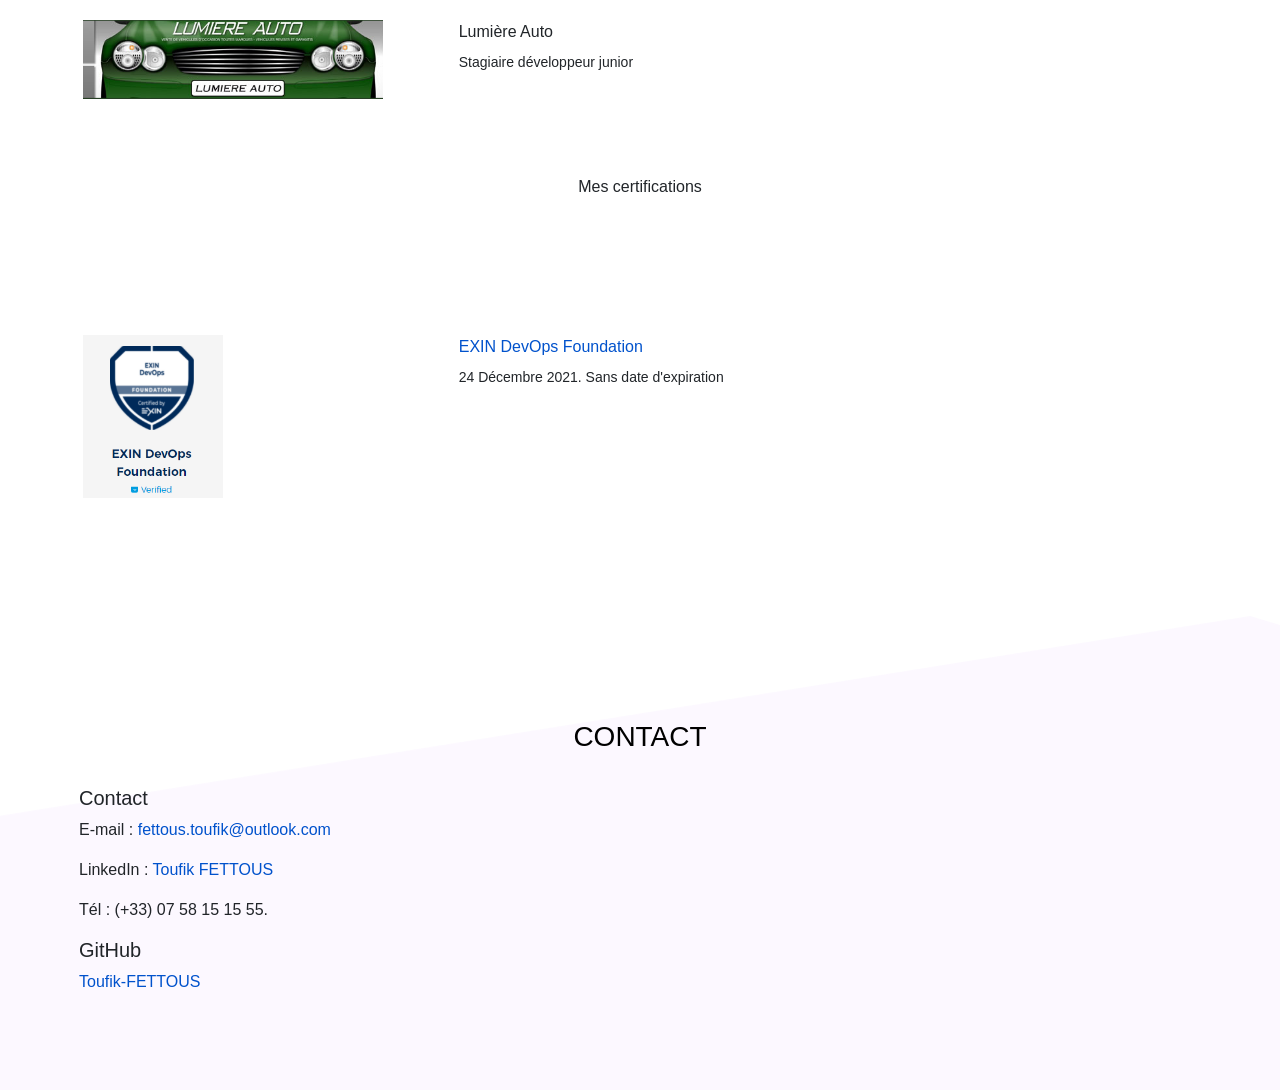
==== commit 9cad1097: "first" ====
--- a/Index.html
+++ b/Index.html
@@ -599,7 +599,7 @@
                     <img src="./img/testimonials/Certif.PNG" alt="img2" class="img-fluid" width="140">
                 </div>
                 <div class="col-lg-8 col-md-12 about-client">
-                    <h4 class=""><a href="https://www.linkedin.com/posts/toufik-fettous-8a29b1157_devops-share-exin-activity-6881199008174374912-Sfvr" style="color:  #0052cc;" target="_blank;"> EXIN DevOps Foundation</a></h4>
+                    <h4 class=""><a href="https://www.linkedin.com/posts/toufik-fettous-8a29b1157_devops-share-exin-activity-6881199008174374912-Sfvr" style="color: #0052cc;" target="_blank;"> EXIN DevOps Foundation</a></h4>
                     <p class="para">24 Décembre 2021. Sans date d'expiration</p>
                 </div>
             </div>
--- a/css/style.css
+++ b/css/style.css
@@ -216,9 +216,12 @@
 
 /* End Brand Area */ 
 
-/* Services Area */ 
+/* Services Area */
+
+
 
 .site-main .services-area {
+    margin-top: -5%;
     padding: 7rem 2rem;
         
 }
@@ -255,6 +258,7 @@
 /* Project Area */ 
 
 .site-main .project-area{
+    margin-top: -5%;
     padding: 4rem 0;
     
    
@@ -344,6 +348,17 @@
 .site-main .about-area .container .client .row {
     margin-top: -55%;
 }
+
+.site-main .about-area .container .title-h1{
+    margin-top: 3%;
+}
+
+.site-main .about-area .container .col-12{
+    margin-top: -5%;
+}
+
+
+
 
 
 /* End About Me */ 
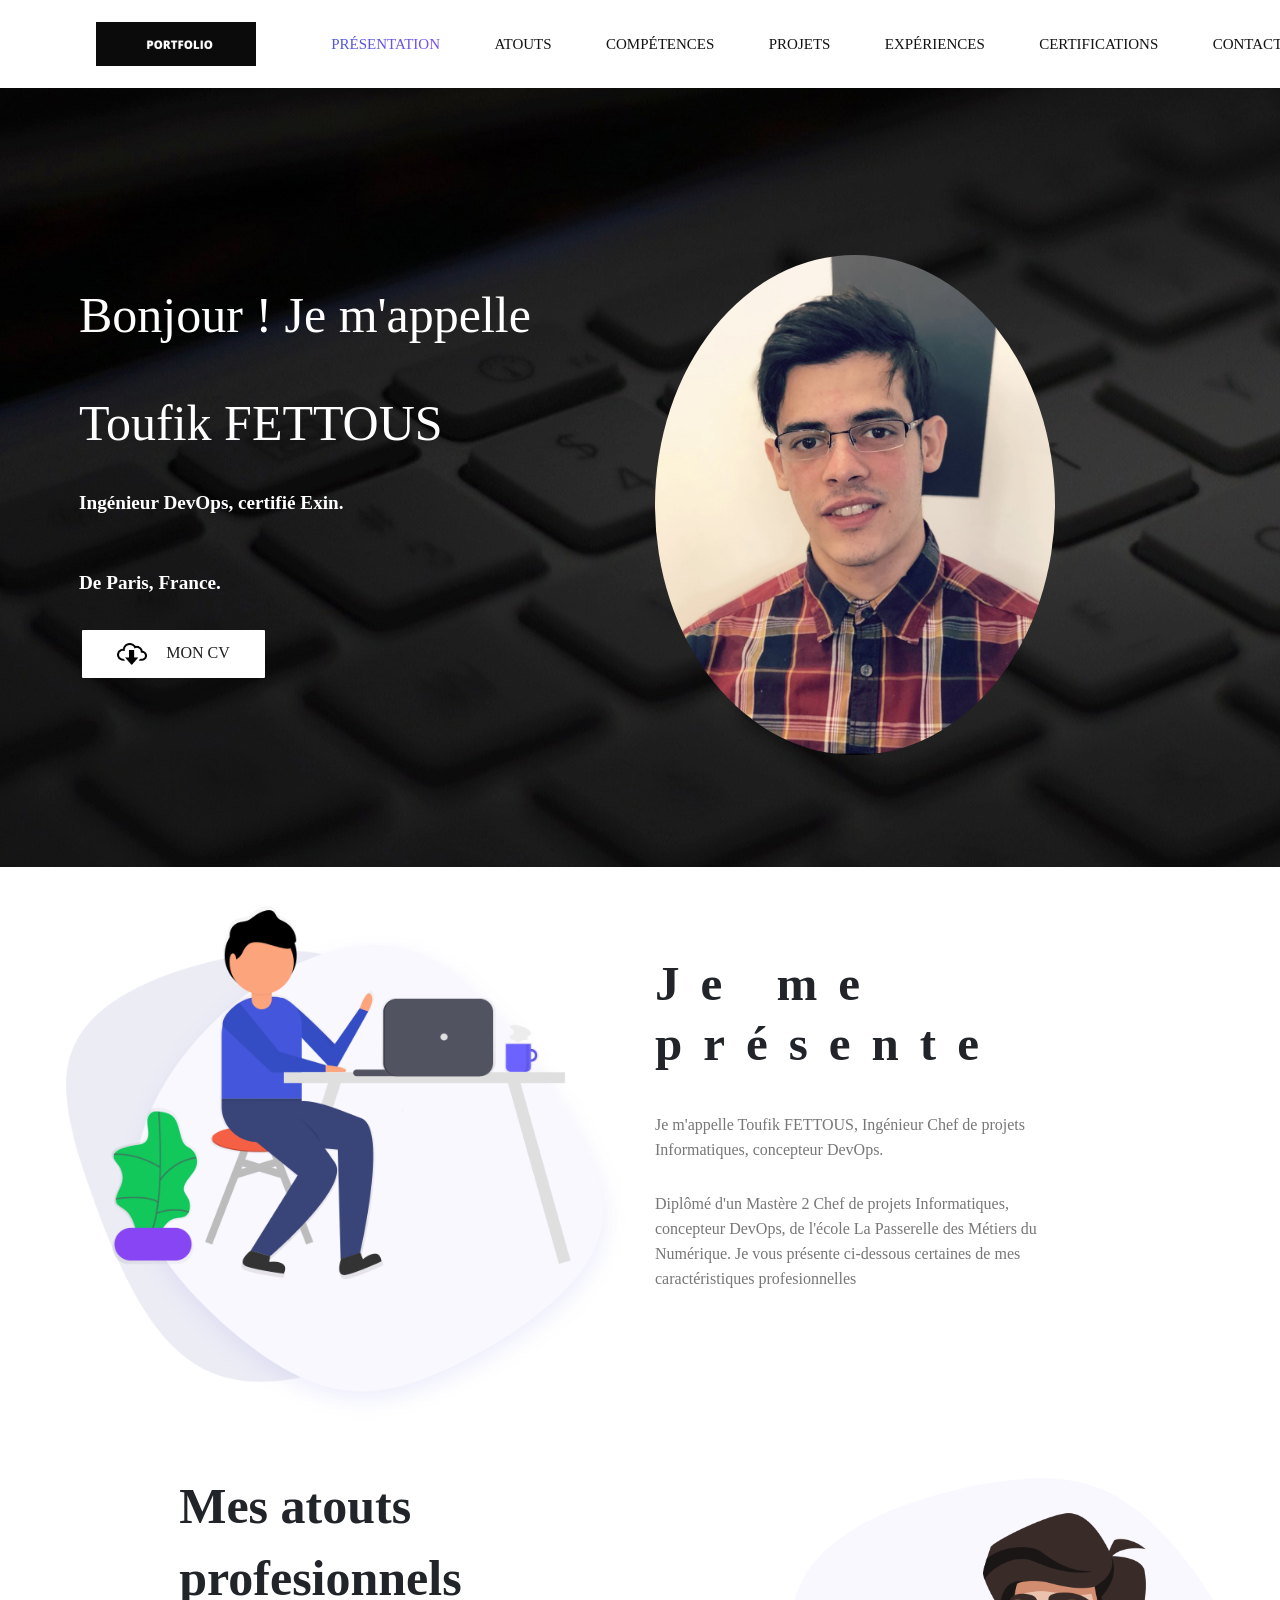
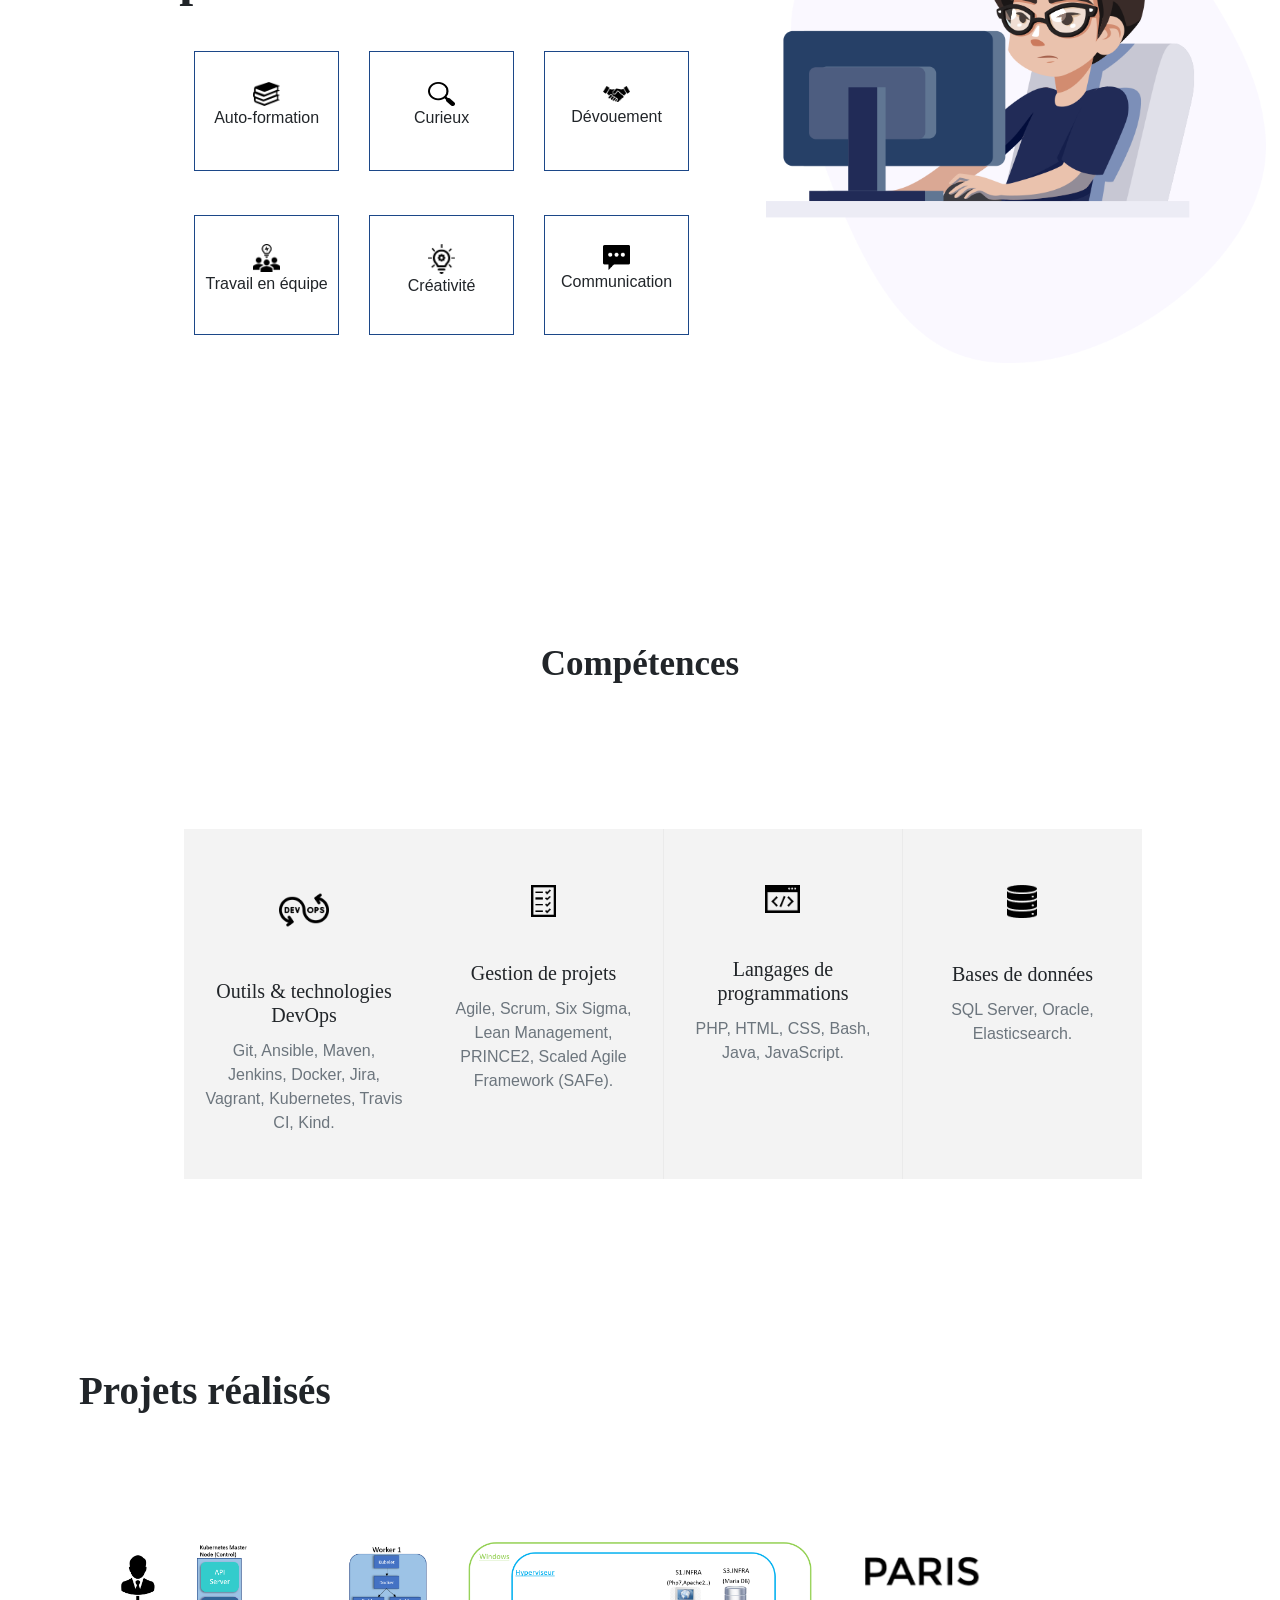
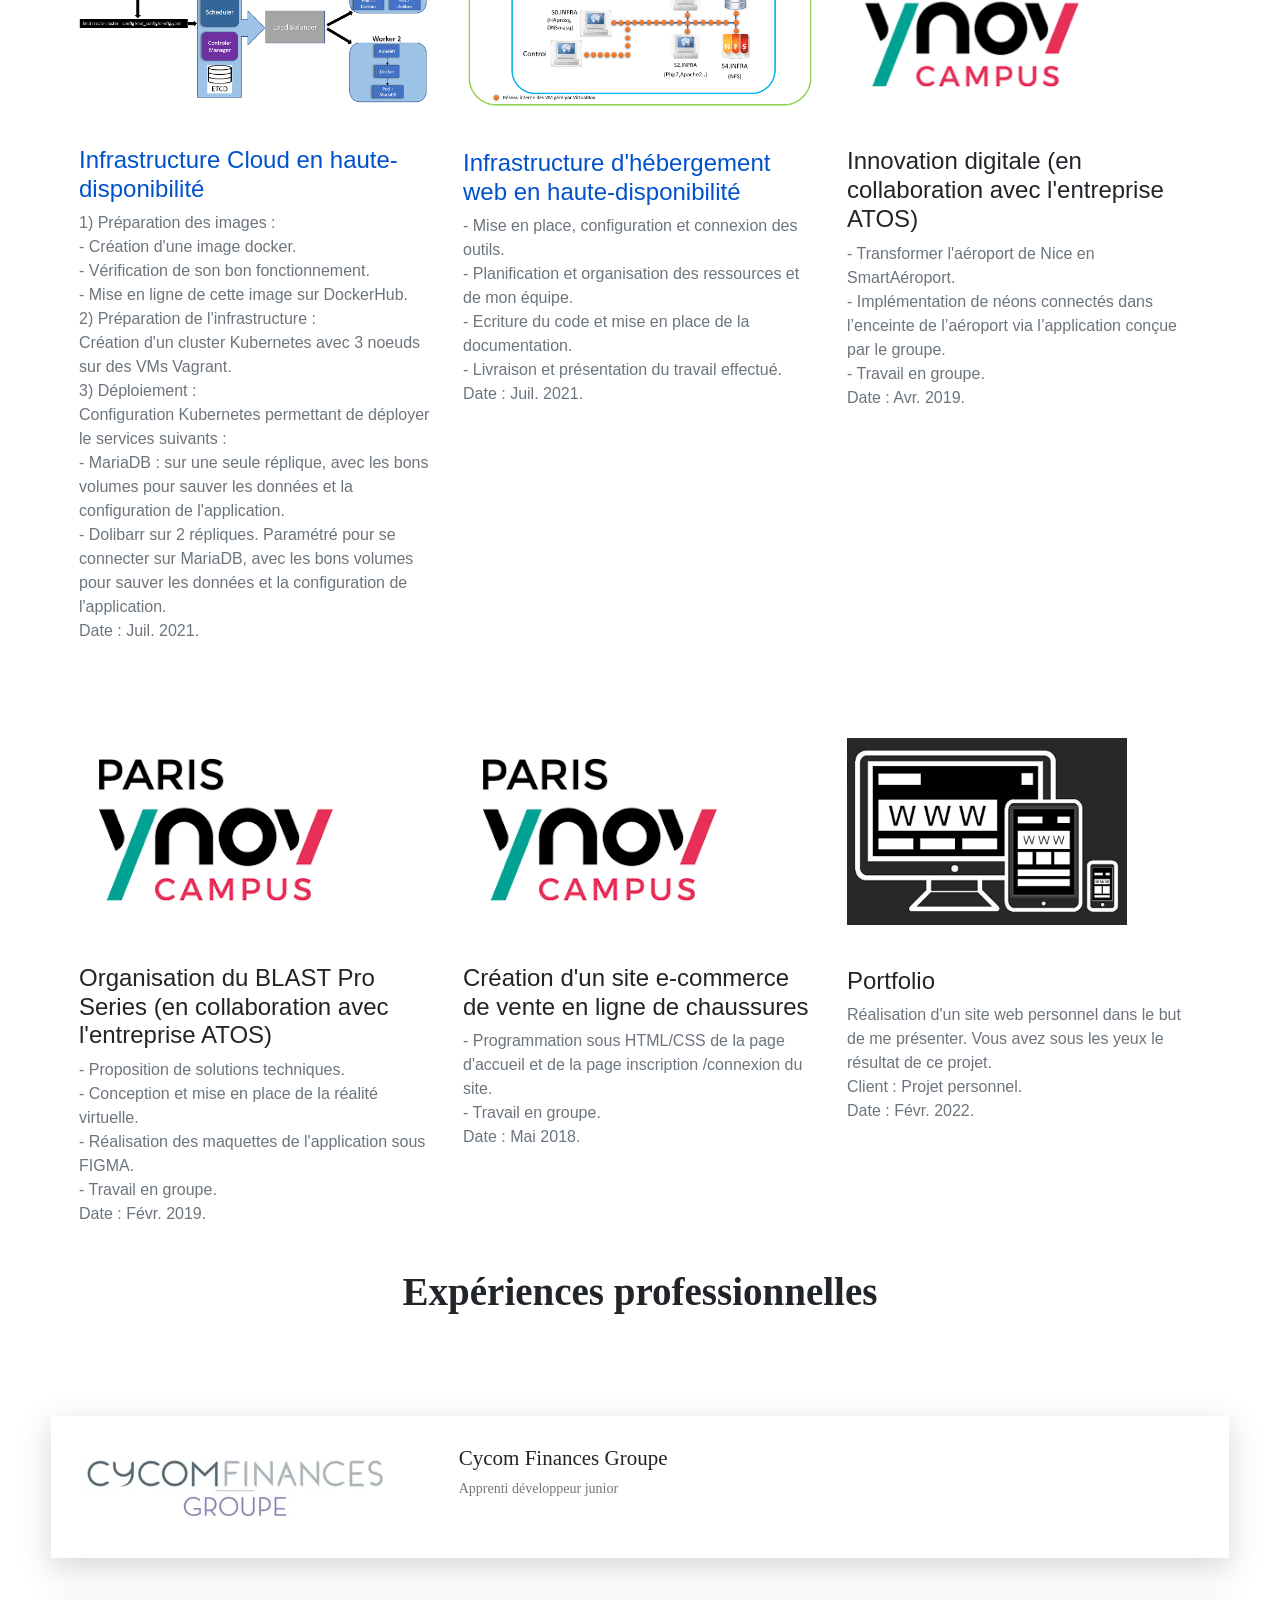
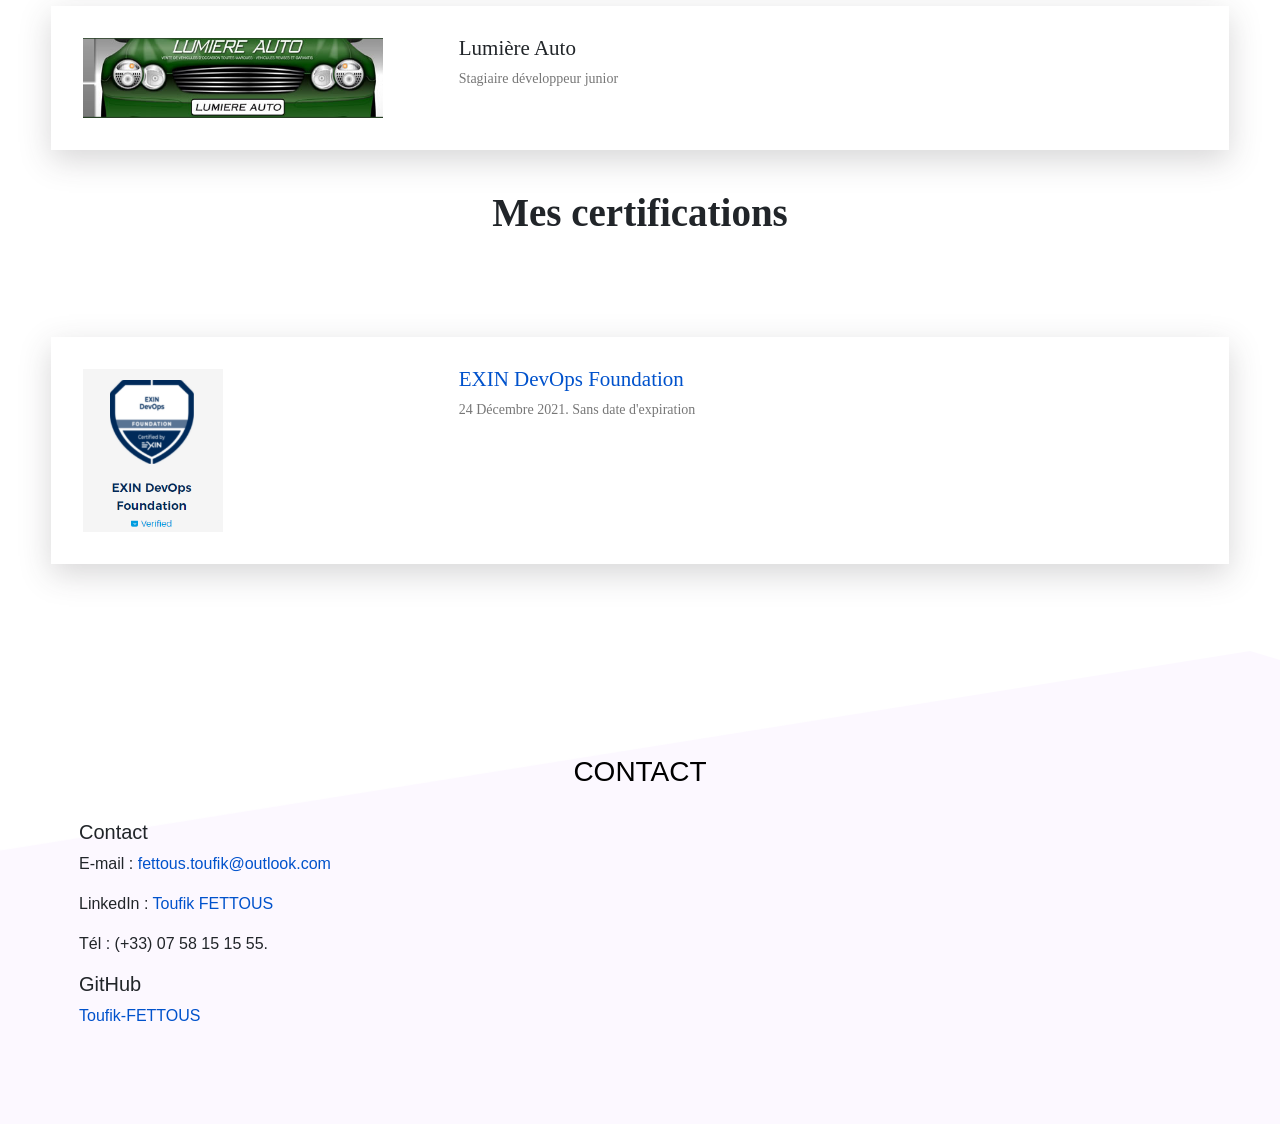
==== commit 433ced1a: "first" ====
--- a/Index.html
+++ b/Index.html
@@ -599,7 +599,7 @@
                     <img src="./img/testimonials/Certif.PNG" alt="img2" class="img-fluid" width="140">
                 </div>
                 <div class="col-lg-8 col-md-12 about-client">
-                    <h4 class=""><a href="https://www.linkedin.com/posts/toufik-fettous-8a29b1157_devops-share-exin-activity-6881199008174374912-Sfvr" style="color: #0052cc;" target="_blank;"> EXIN DevOps Foundation</a></h4>
+                    <h4 class=""><a href="https://www.linkedin.com/posts/toufik-fettous-8a29b1157_devops-share-exin-activity-6881199008174374912-Sfvr" style="color:  #0052cc;" target="_blank;"> EXIN DevOps Foundation</a></h4>
                     <p class="para">24 Décembre 2021. Sans date d'expiration</p>
                 </div>
             </div>
